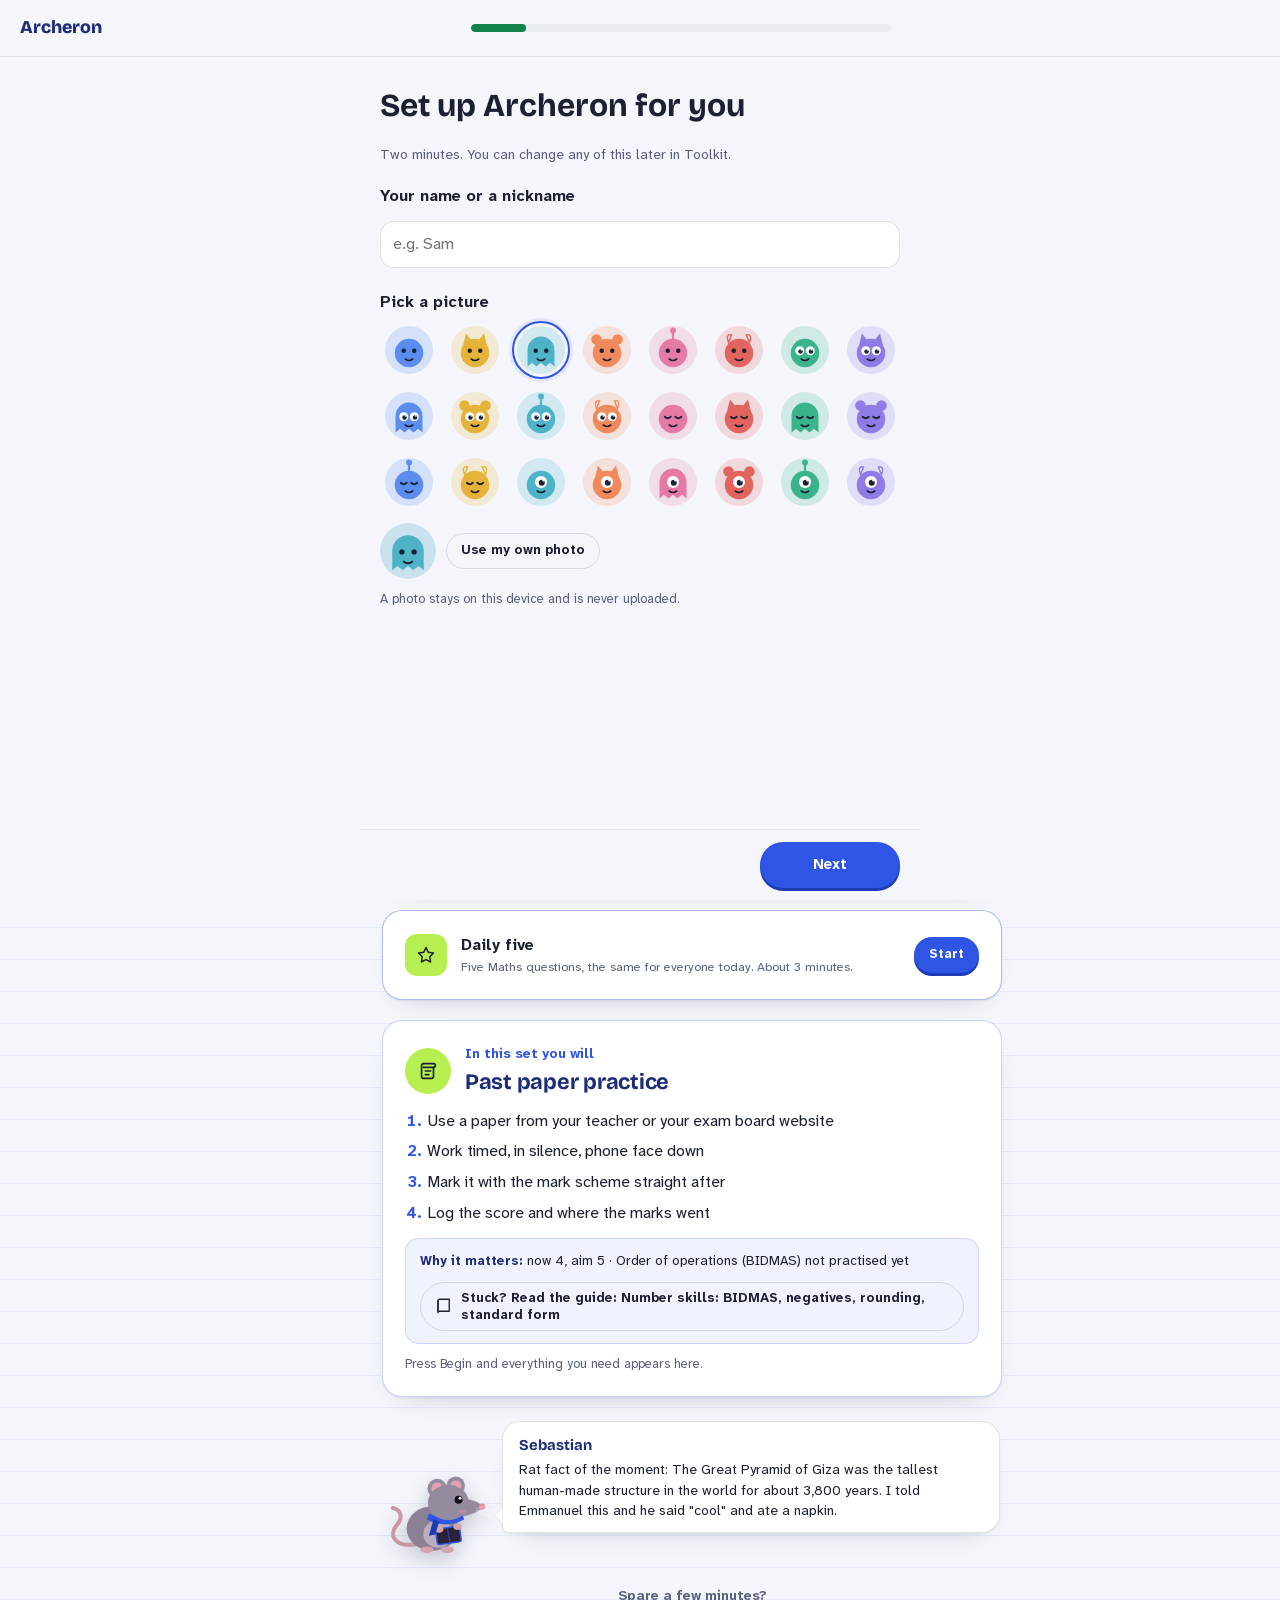
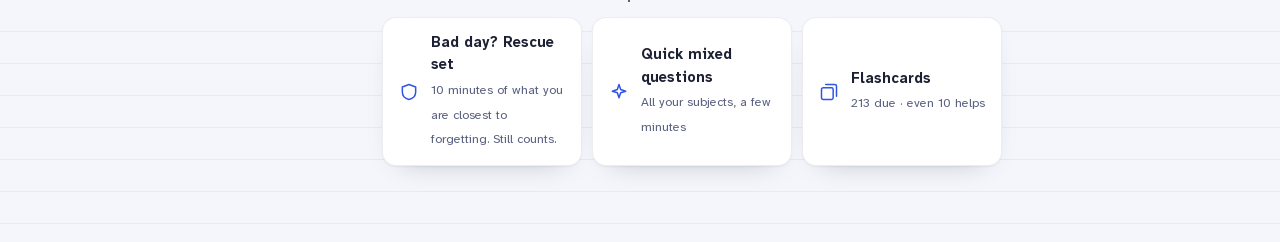
==== beta/index.html @ 361cd49b "Pictures on questions: Higher and Foundation Maths, and science Questions now show a diagram drawn f" ====
<!DOCTYPE html>
<html lang="en">
<head>
<meta charset="utf-8">
<meta name="viewport" content="width=device-width,initial-scale=1,viewport-fit=cover">
<meta name="theme-color" content="#f4f6fb">
<meta name="color-scheme" content="light dark">
<meta name="apple-mobile-web-app-capable" content="yes">
<meta name="mobile-web-app-capable" content="yes">
<meta name="apple-mobile-web-app-status-bar-style" content="default">
<meta name="apple-mobile-web-app-title" content="Archeron">
<meta name="description" content="Archeron: an offline GCSE mocks training programme.">
<link rel="manifest" href="manifest.json">
<link rel="icon" href="icon.svg" type="image/svg+xml">
<link rel="apple-touch-icon" href="icons/apple-touch-icon.png">
<link rel="preload" href="fonts/bricolage.woff" as="font" type="font/woff" crossorigin>
<link rel="preload" href="fonts/atkinson-400.woff" as="font" type="font/woff" crossorigin>
<link rel="stylesheet" href="styles.css">
<link rel="stylesheet" href="transitions.css">
<title>Archeron Beta</title>
<script>/* apply the saved page and highlighter before first paint (app.js applyTheme writes this) */
try { var L = (localStorage.getItem('archeron-beta-look') || '').split(' '), R = document.documentElement, N = L[0] === 'night' || (L[0] === 'auto' && matchMedia('(prefers-color-scheme: dark)').matches);
  if (N) { R.setAttribute('data-mode', 'night'); document.querySelector('meta[name=theme-color]').setAttribute('content', '#121735'); }
  if (L[1] && L[1] !== 'lime') R.setAttribute('data-hl', L[1]); } catch (e) {}</script>
</head>
<body>
<div id="intro" aria-hidden="true">
  <svg class="bat" viewBox="0 0 200 100"><g class="w"><path d="M100 34 L95 20 L92 33 C80 31 70 23 60 8 C63 31 42 40 8 38 C30 50 36 64 33 82 C50 69 66 69 76 77 C81 66 90 62 100 75 C110 62 119 66 124 77 C134 69 150 69 167 82 C164 64 170 50 192 38 C158 40 137 31 140 8 C130 23 120 31 108 33 L105 20 Z"/></g></svg>
  <div class="txt">Archeron</div>
  <div class="welcome" id="welcome"><span class="w1">Welcome to Archeron</span><span class="w2"></span></div>
</div>
<a class="skip-link" href="#view">Skip to content</a>
<header>
  <div class="logo"><svg viewBox="0 0 200 100" aria-hidden="true"><path d="M100 34 L95 20 L92 33 C80 31 70 23 60 8 C63 31 42 40 8 38 C30 50 36 64 33 82 C50 69 66 69 76 77 C81 66 90 62 100 75 C110 62 119 66 124 77 C134 69 150 69 167 82 C164 64 170 50 192 38 C158 40 137 31 140 8 C130 23 120 31 108 33 L105 20 Z"/></svg><span>Archeron</span></div>
  <div class="cd" id="cd" aria-live="polite"></div>
</header>
<nav id="nav" aria-label="Sections"></nav>
<main id="view" tabindex="-1"></main>
<div id="toasts" aria-live="polite" aria-atomic="false"></div>
<noscript><p style="padding:24px">Archeron needs JavaScript turned on.</p></noscript>
<canvas id="fx" aria-hidden="true"></canvas>
<script>
/* If the app fails to start (e.g. a half-updated cache), offer a repair instead of a dead screen. Progress lives in localStorage and is never touched. */
setTimeout(function () {
  if (window.ARCHERON_OK) return;
  var d = document.createElement('div');
  d.setAttribute('style', 'position:fixed;inset:0;z-index:99;display:flex;align-items:center;justify-content:center;padding:24px;background:#f4f6fb;color:#1c2033;font:16px system-ui,sans-serif;text-align:center');
  d.innerHTML = '<div><p style="font-size:20px;margin:0 0 8px">Archeron did not start properly</p><p style="opacity:.7;margin:0 0 18px">Usually a half-finished update. Your progress is safe.</p><button style="font:inherit;font-weight:600;padding:12px 22px;border-radius:99px;border:0;background:#2f55e4;color:#fff">Repair the app</button></div>';
  d.querySelector('button').onclick = function () {
    var jobs = [];
    if (window.caches) jobs.push(caches.keys().then(function (k) { return Promise.all(k.map(function (x) { return caches.delete(x); })); }));
    if (navigator.serviceWorker) jobs.push(navigator.serviceWorker.getRegistrations().then(function (r) { return Promise.all(r.map(function (x) { return x.unregister(); })); }));
    Promise.all(jobs).then(function () { location.reload(); }, function () { location.reload(); });
  };
  document.body.appendChild(d);
}, 7000);
</script>
<script src="vocab.js"></script>
<script src="data.js"></script>
<script src="content.js"></script>
<script src="bank2.js"></script>
<script src="bank3.js"></script>
<script src="defs.js"></script>
<script src="defs2.js"></script>
<script src="bank4.js"></script>
<script src="chem.js"></script>
<script src="exam.js"></script>
<script src="papers.js"></script>
<script src="papersh.js"></script>
<script src="fx.js"></script>
<script src="sfx.js"></script>
<script src="pics.js"></script>
<script src="learn.js"></script>
<script src="demo.js"></script>
<script src="board.js"></script>
<script src="guides.js"></script>
<script src="study.js"></script>
<script src="plus.js"></script>
<script src="desk.js"></script>
<script src="stats.js"></script>
<script src="me.js"></script>
<script src="friends.js"></script>
<script src="app.js"></script>
</body>
</html>
---- beta/styles.css ----
/* Archeron · a revision desk: exercise-book paper, biro blue and highlighters. Mobile-first; fonts are self-hosted in /fonts (OFL; Atkinson is cut with a plain zero, see fonts/README). */
@font-face{font-family:"Bricolage Grotesque";src:url(fonts/bricolage.woff) format("woff");font-weight:500 800;font-display:swap}
@font-face{font-family:"Atkinson Hyperlegible Next";src:url(fonts/atkinson-400.woff) format("woff");font-weight:400;font-display:swap}
@font-face{font-family:"Atkinson Hyperlegible Next";src:url(fonts/atkinson-700.woff) format("woff");font-weight:700;font-display:swap}
@font-face{font-family:"Kalam";src:url(fonts/kalam-400.woff2) format("woff2");font-weight:400;font-display:swap}
@font-face{font-family:"Kalam";src:url(fonts/kalam-700.woff2) format("woff2");font-weight:700;font-display:swap}
@font-face{font-family:"Atkinson Hyperlegible Next";src:url(fonts/atkinson-italic.woff) format("woff");font-weight:400;font-style:italic;font-display:swap}
/* Paper is the default page. Night is data-mode="night" on <html>; the highlighter is data-hl (Settings → Look). */
:root{
  --bg:#f4f6fb;--card:#fff;--card2:#e8ecf7;--solid:#fff;--field:#fff;--sunk:rgba(28,32,51,.045);
  --fg-rgb:28,32,51;--line:rgba(28,32,51,.13);--line2:rgba(28,32,51,.08);
  --t:#1c2033;--m:#5a6180;--hi:#10142b;
  --y:#2f55e4;--y2:#1f2d78;--y3:#1c3bb5;--on-y:#fff;--y-rgb:47,85,228;--y-soft:rgba(47,85,228,.09);
  --ember:#bd4508;--em-rgb:189,69,8;
  --g:#11834a;--g-rgb:17,131,74;--g-soft:rgba(17,131,74,.1);--on-g:#fff;
  --rest:#6447d1;--rest-rgb:100,71,209;--rest-soft:rgba(100,71,209,.09);
  --danger:#cf2f3a;--no-rgb:207,47,58;
  --hl:#b6ef4f;--hl-ink:#1c2033;
  --inv:#1c2033;--on-inv:#fff;
  --glass:rgba(244,246,251,.88);--veil:rgba(244,246,251,.94);--scrim:rgba(28,32,51,.4);
  --shadow:0 1px 2px rgba(28,32,51,.06),0 12px 28px -20px rgba(28,32,51,.35);
  --shadow-up:0 2px 4px rgba(28,32,51,.06),0 22px 44px -22px rgba(28,32,51,.45);
  --rule:rgba(47,85,228,.075);
  --y-ink:var(--on-y);--y2-rgb:var(--y-rgb);
  --r:20px;--r-sm:14px;--gap:clamp(14px,2.4vw,20px);
  --ease:cubic-bezier(.22,1,.36,1);--spring:cubic-bezier(.34,1.45,.64,1);
  --font:"Atkinson Hyperlegible Next",system-ui,-apple-system,"Segoe UI",Roboto,sans-serif;
  --head:"Bricolage Grotesque","Atkinson Hyperlegible Next",system-ui,sans-serif;
  --nav-h:72px;
  color-scheme:light;
}
:root[data-mode="night"]{
  --bg:#121735;--card:#1b2148;--card2:#283063;--solid:#1e2552;--field:#151a3d;--sunk:rgba(0,0,0,.2);
  --fg-rgb:255,255,255;--line:rgba(var(--fg-rgb),.13);--line2:rgba(var(--fg-rgb),.075);
  --t:#edf0fc;--m:#a7aed4;--hi:#fff;
  --y:#8ea7ff;--y2:#d0d9ff;--y3:#6683f2;--on-y:#0e1433;--y-rgb:142,167,255;--y-soft:rgba(142,167,255,.13);
  --ember:#ff9c57;--em-rgb:255,156,87;
  --g:#5bd69b;--g-rgb:91,214,155;--g-soft:rgba(91,214,155,.13);--on-g:#0e1433;
  --rest:#b6a8ff;--rest-rgb:182,168,255;--rest-soft:rgba(182,168,255,.13);
  --danger:#ff8d93;--no-rgb:255,141,147;
  --inv:#edf0fc;--on-inv:#1c2033;
  --glass:rgba(18,23,53,.88);--veil:rgba(18,23,53,.94);--scrim:rgba(5,8,26,.62);
  --shadow:0 16px 36px -26px rgba(0,0,0,.75);--shadow-up:0 22px 44px -22px rgba(0,0,0,.8);
  --rule:rgba(142,167,255,.05);
  color-scheme:dark;
}
:root[data-hl="pink"]{--hl:#ff9fd4}
:root[data-hl="orange"]{--hl:#ffb65c}
:root[data-hl="sky"]{--hl:#85d5ff}
:root[data-hl="lilac"]{--hl:#c8b4ff}
*{box-sizing:border-box;-webkit-tap-highlight-color:transparent}
html{scroll-padding-top:80px;background:var(--bg)}
/* the page is ruled like an exercise book */
body{margin:0;min-height:100dvh;background:repeating-linear-gradient(180deg,transparent 0 31px,var(--rule) 31px 32px) var(--bg);color:var(--t);font:clamp(15px,.6vw + 12px,16px)/1.55 var(--font);-webkit-font-smoothing:antialiased;padding-bottom:calc(var(--nav-h) + env(safe-area-inset-bottom) + 20px);overflow-x:hidden}
button,input,select,textarea{font:inherit;color:inherit}
:focus-visible{outline:2px solid var(--y);outline-offset:3px;border-radius:10px}
.sr{position:absolute;width:1px;height:1px;opacity:0;pointer-events:none}
.skip-link{position:absolute;left:-999px;top:8px;background:var(--y);color:var(--on-y);padding:8px 12px;border-radius:8px;z-index:60}
.skip-link:focus{left:8px}
/* the highlighter swipe: page titles, big numbers, the welcome */
.hl-swipe,.hero h1,.focus-title,.rv-in h2,#intro .w1,.wrap-big{text-decoration:underline;text-decoration-color:var(--hl);text-decoration-thickness:.36em;text-underline-offset:-.2em;text-decoration-skip-ink:none}

/* header */
header{position:sticky;top:0;z-index:10;display:flex;justify-content:space-between;align-items:center;gap:12px;padding:calc(12px + env(safe-area-inset-top)) clamp(16px,4vw,32px) 12px;background:var(--glass);backdrop-filter:blur(14px) saturate(160%);-webkit-backdrop-filter:blur(14px) saturate(160%);border-bottom:1px solid var(--line2);transition:opacity .8s var(--ease)}
.logo{display:flex;gap:9px;align-items:center;font-family:var(--head);font-weight:800;letter-spacing:-.015em;font-size:20px;color:var(--y2)}
.logo svg{width:34px;fill:var(--y)}
.cd{display:flex;align-items:center;gap:8px}
.mini-t{cursor:pointer;background:rgba(var(--em-rgb),.12);animation:breathe 2.4s ease-in-out infinite}

/* nav: bottom bar on phones, rail on desktop. Sliding pill: Transitions.dev "Tabs sliding" (see transitions.css) */
nav{position:fixed;left:0;right:0;bottom:0;z-index:10;display:flex;padding:8px 8px calc(8px + env(safe-area-inset-bottom));background:var(--glass);backdrop-filter:blur(14px) saturate(160%);-webkit-backdrop-filter:blur(14px) saturate(160%);border-top:1px solid var(--line2);transition:opacity .8s var(--ease)}
nav button{flex:1;display:flex;flex-direction:column;align-items:center;gap:3px;padding:8px 0;border:0;background:none;color:var(--m);font-size:12px;font-weight:700;border-radius:16px;cursor:pointer;position:relative;z-index:1;transition:color .25s var(--ease)}
nav button .i{width:22px;height:22px;transition:transform .35s var(--spring)}
nav button.on{color:var(--hl-ink)}
nav button.on .i{transform:translateY(-1px) scale(1.1)}
@media (min-width:900px){
  body{padding-bottom:40px;padding-left:104px}
  nav{top:0;right:auto;width:104px;flex-direction:column;justify-content:center;gap:8px;border-top:0;border-right:1px solid var(--line2);padding:80px 12px 20px}
  nav button{flex:none;padding:14px 0}
}
body.focusing header,body.focusing nav{opacity:.18}
body.focusing header:hover,body.focusing nav:hover,body.focusing nav:focus-within{opacity:1}

/* layout */
main{max-width:1120px;margin:0 auto;padding:clamp(16px,3vw,36px) clamp(16px,4vw,32px);outline:none}
.stack{display:flex;flex-direction:column;gap:var(--gap)}
.narrow{max-width:680px;margin-inline:auto;width:100%}
.cols{display:grid;gap:var(--gap);grid-template-columns:repeat(auto-fit,minmax(min(100%,340px),1fr));align-items:start}
.cols>.stack{min-width:0}
.hero{display:flex;flex-direction:column;align-items:flex-start;gap:6px;padding:6px 2px 4px}
.hero h1,.focus-title{margin:0;font-family:var(--head);font-weight:800;font-size:clamp(31px,5vw,46px);line-height:1.1;letter-spacing:-.028em;color:var(--hi);text-wrap:balance}
.hero .backlink{margin-bottom:6px}
.eyebrow{margin:0;font-size:14px;font-weight:700;color:var(--y)}
.lede{margin:2px 0 0;color:var(--m);font-size:15px;max-width:56ch}
#view.enter .card,#view.enter .lcard,#view.enter .tool,#view.enter .feat,#view.enter .quick,#view.enter .strip,#view.enter .focus .ring,#view.enter .begin{animation:rise .6s var(--ease) both}
#view.enter .stack>*:nth-child(2) .card,#view.enter .stack>.card:nth-child(3),#view.enter .lgrid>*:nth-child(2),#view.enter .tools>*:nth-child(2){animation-delay:.05s}
#view.enter .stack>.card:nth-child(4),#view.enter .lgrid>*:nth-child(3),#view.enter .tools>*:nth-child(3),#view.enter .focus .ring{animation-delay:.1s}
#view.enter .stack>.card:nth-child(n+5),#view.enter .lgrid>*:nth-child(4),#view.enter .tools>*:nth-child(n+4),#view.enter .begin,#view.enter .strip{animation-delay:.15s}
#view.enter .quick{animation-delay:.2s}
@keyframes rise{from{opacity:0;transform:translateY(12px)}to{opacity:1;transform:none}}
@keyframes breathe{0%,100%{box-shadow:0 0 0 0 rgba(var(--em-rgb),0)}50%{box-shadow:0 0 18px 0 rgba(var(--em-rgb),.25)}}

/* cards: frosted glass with a gilded hairline */
.card{position:relative;background:var(--card);border:1px solid var(--line2);border-radius:var(--r);padding:clamp(16px,2.6vw,22px);min-width:0;box-shadow:var(--shadow)}
.card-h{display:flex;justify-content:space-between;align-items:center;gap:10px;margin-bottom:14px;min-height:28px}
.card h2{margin:0;font-family:var(--head);font-size:19px;font-weight:700;letter-spacing:-.012em;color:var(--y2)}
.card h3{margin:18px 0 8px;font-size:13.5px;color:var(--m);font-weight:700}
.card.empty{text-align:center;padding:40px 22px}
.card.empty b{font-family:var(--head);font-size:22px;font-weight:800}

.muted{color:var(--m);font-size:14px}
.xs{font-size:13px;margin:10px 0 0}
.center{text-align:center;justify-content:center}
.y{color:var(--y)}
.grow{flex:1;min-width:0}
.row{display:flex;gap:10px;align-items:center;flex-wrap:wrap}
.row.nowrap{flex-wrap:nowrap}
.grid2{display:grid;grid-template-columns:1fr 1fr;gap:10px}

/* buttons */
.btn{display:inline-flex;align-items:center;justify-content:center;gap:8px;min-height:46px;padding:10px 18px;border-radius:99px;border:1px solid transparent;background:var(--card2);color:var(--t);font-weight:700;font-size:15px;cursor:pointer;transition:transform .15s var(--ease),background .2s,border-color .2s,box-shadow .15s,color .2s;user-select:none;white-space:nowrap}
.btn:active{transform:scale(.96)}
.btn .i{width:18px;height:18px}
.btn.primary{background:var(--y);color:var(--on-y);box-shadow:0 3px 0 var(--y3)}
.btn.primary:hover{background:color-mix(in srgb,var(--y) 88%,var(--hi))}
.btn.primary:active:not(:disabled){transform:translateY(2px);box-shadow:0 1px 0 var(--y3)}
.btn.ghost{background:transparent;border-color:var(--line)}
.btn.ghost:hover{background:rgba(var(--fg-rgb),.04)}
.btn.sm{min-height:36px;padding:6px 14px;font-size:13.5px}
.btn.wide{width:100%;margin-top:8px}
.btn.icon-only{min-width:42px;min-height:42px;padding:8px}
.btn.danger{color:var(--danger);border-color:rgba(var(--no-rgb),.4)}
.btn.link{background:none;border:0;min-height:36px;padding:6px 4px;color:var(--m);font-weight:700;font-size:14px;text-decoration:underline;text-decoration-color:rgba(var(--y-rgb),.45);text-decoration-thickness:2px;text-underline-offset:4px}
.btn.link:hover{color:var(--y)}
.btn:disabled{opacity:.3;cursor:default;transform:none}

.chips{display:flex;gap:8px;flex-wrap:wrap}
.chips.scroll{flex-wrap:nowrap;overflow-x:auto;scrollbar-width:none;margin:0 -4px;padding:2px 4px 6px;scroll-snap-type:x proximity;mask-image:linear-gradient(90deg,#000 90%,transparent)}
.chips.scroll::-webkit-scrollbar{display:none}
.chip{display:inline-flex;align-items:center;gap:8px;min-height:40px;padding:7px 15px;border-radius:999px;border:1px solid var(--line);background:var(--card);white-space:nowrap;cursor:pointer;font-size:14px;font-weight:700;scroll-snap-align:start;transition:background .2s var(--ease),color .2s,border-color .2s,transform .2s var(--ease)}
.chip:hover{border-color:rgba(var(--y-rgb),.45)}
.chip:active{transform:scale(.96)}
.chip.on{background:var(--hl);color:var(--hl-ink);border-color:transparent}
.chip .n{font-size:12px;padding:1px 8px;border-radius:999px;background:rgba(var(--fg-rgb),.08);font-variant-numeric:tabular-nums}
.chip.on .n{background:rgba(28,32,51,.12)}
.sw{display:inline-block;width:9px;height:9px;border-radius:50%;flex:none;margin-right:6px;vertical-align:middle}
.chip .sw{margin:0}
.chip.on .sw{box-shadow:0 0 0 2px var(--hl-ink)}
.pill{display:inline-flex;align-items:center;gap:5px;font-size:12px;font-weight:650;padding:4px 11px;border-radius:999px;background:rgba(var(--fg-rgb),.05);color:var(--m);white-space:nowrap}
.pill.rest{background:var(--rest-soft);color:var(--rest)}
.pill .i{width:14px;height:14px}
.i{width:20px;height:20px;fill:none;stroke:currentColor;stroke-width:1.8;stroke-linecap:round;stroke-linejoin:round;flex:none}

/* ---------- Focus ---------- */
.home{max-width:620px;margin-inline:auto;width:100%}
.focus{display:flex;flex-direction:column;align-items:center;text-align:center;padding:clamp(4px,2vh,24px) 0 4px}
.focus .eyebrow{margin-bottom:10px}
.focus-title{font-size:clamp(32px,7vw,52px);max-width:16ch}
.focus-meta{margin:10px 0 0;color:var(--m);font-size:15px}
.ring{position:relative;width:min(300px,72vw);aspect-ratio:1;margin:clamp(16px,3vh,28px) auto clamp(16px,3vh,26px)}
.ring svg{width:100%;height:100%;transform:rotate(-90deg);overflow:visible}
.ring circle{fill:none;stroke-width:5}
.ring .trk{stroke:rgba(var(--fg-rgb),.08)}
.ring .halo{display:none}
.ring .prg{stroke:var(--y);stroke-linecap:round;transition:stroke-dashoffset .35s linear}
.ring.brk .prg{stroke:var(--rest)}
@keyframes halo{0%,100%{opacity:.12}50%{opacity:.3}}
.ring-c{position:absolute;inset:0;display:flex;flex-direction:column;align-items:center;justify-content:center}
.time{font-family:var(--head);font-size:clamp(52px,13vw,76px);font-weight:700;font-variant-numeric:tabular-nums;letter-spacing:-.035em;line-height:1;color:var(--hi)}
.ring-c small{color:var(--m);text-transform:capitalize;font-size:14px;font-weight:700;margin-top:8px}
.begin{position:relative;min-width:min(280px,80vw);min-height:60px;font-size:19px;font-family:var(--head);font-weight:800;letter-spacing:-.01em;background:var(--y);color:var(--on-y);box-shadow:0 4px 0 var(--y3)}
.begin:active:not(:disabled){transform:translateY(3px);box-shadow:0 1px 0 var(--y3)}
.begin.sm{min-width:auto;min-height:52px;font-size:16px;padding:10px 26px}
.begin .i{width:20px;height:20px;stroke-width:2.2}
.practise{margin-top:18px;display:flex;align-items:center;gap:12px;text-align:left;padding:14px 18px;border-radius:var(--r-sm);border:1px solid var(--line);background:var(--y-soft);cursor:pointer;transition:transform .2s var(--ease),border-color .25s}
.practise:hover{border-color:var(--y)}
.practise .i{color:var(--y)}
.practise b{display:block;color:var(--y2)}
.practise small{color:var(--m);font-size:12.5px}
.focus-links{display:flex;gap:6px;align-items:center;margin-top:12px;color:var(--m)}
.chooser{display:flex;flex-wrap:wrap;gap:8px;justify-content:center;margin-top:12px;animation:rise .4s var(--ease) both}
.focus.calm .moon{width:120px;height:120px;margin:28px auto;border-radius:50%;display:grid;place-items:center;background:var(--rest-soft);color:var(--rest);animation:float 6s ease-in-out infinite}
.focus.calm .moon .i{width:54px;height:54px;stroke-width:1.2}
@keyframes float{0%,100%{transform:translateY(0)}50%{transform:translateY(-8px)}}
@keyframes flicker{0%,100%{opacity:1}45%{opacity:.75}55%{opacity:.95}}
.quick{display:flex;flex-direction:column;gap:10px;margin-top:6px}
.quick .eyebrow{text-align:center;color:var(--m)}
.qws{display:grid;gap:10px;grid-template-columns:repeat(auto-fit,minmax(min(100%,180px),1fr))}
.qw{display:flex;align-items:center;gap:12px;text-align:left;padding:14px 16px;border-radius:var(--r-sm);border:1px solid var(--line2);background:var(--card);box-shadow:var(--shadow);cursor:pointer;transition:border-color .2s,transform .2s var(--ease)}
.qw:hover{border-color:rgba(var(--y-rgb),.4)}
.qw:active{transform:scale(.98)}
.qw .i{color:var(--y)}
.qw b{display:block;font-size:14.5px}
.qw small{color:var(--m);font-size:12.5px}

/* ---------- sessions (today's plan) ---------- */
.sess{display:grid;grid-template-columns:64px 1fr auto;gap:12px;align-items:center;padding:13px 0;border-top:1px solid var(--line2)}
.sess:first-of-type{border-top:0;padding-top:2px}
.sess-t{font-size:12.5px;color:var(--m);font-variant-numeric:tabular-nums;font-weight:600}
.sess-b{min-width:0}
.sess-b b{display:block;font-weight:650;overflow-wrap:anywhere}
.sess-b small{color:var(--m);font-size:12.5px}
.sess.complete .sess-b small{color:var(--g)}
.sess.is-rest .sess-b b{color:var(--rest)}
.sess.is-other .sess-b b{color:var(--m);font-weight:500}
.dots{display:flex;gap:8px;flex-wrap:wrap;justify-content:flex-end;max-width:160px}
.dot{width:32px;height:32px;border-radius:50%;border:2px solid var(--y);background:var(--card);cursor:pointer;padding:0;transition:background .2s,transform .25s var(--spring)}
.dot:hover{background:var(--y-soft)}
.dot.on{background:var(--y)}
.pop{animation:pop .5s var(--spring)}
@keyframes pop{0%{transform:scale(.6)}60%{transform:scale(1.18)}100%{transform:scale(1)}}
.banner{display:flex;gap:12px;align-items:flex-start;padding:14px 18px;border-radius:var(--r);background:var(--rest-soft);border:1px solid rgba(var(--rest-rgb),.28)}
.banner .i{color:var(--rest);margin-top:2px}
.banner p{margin:2px 0 0;font-size:13.5px;color:var(--m)}

.chk{display:flex;gap:12px;align-items:center;padding:12px 0;border-top:1px solid var(--line2);cursor:pointer;position:relative}
.chk:first-child{border-top:0}
.chk span{flex:1;transition:color .3s var(--ease)}
.chk.d span{color:var(--m)}
.checks{margin-top:12px}
.bar{height:7px;background:rgba(var(--fg-rgb),.08);border-radius:99px;overflow:hidden}
.bar i{display:block;height:100%;background:var(--y);border-radius:inherit;transition:width .7s var(--ease)}

/* ---------- Learn ---------- */
.lgrid,.tools{display:grid;gap:var(--gap);grid-template-columns:repeat(auto-fit,minmax(min(100%,250px),1fr))}
.lcard,.tool{display:flex;flex-direction:column;align-items:flex-start;gap:6px;text-align:left;padding:20px;border-radius:var(--r);border:1px solid var(--line2);background:var(--card);box-shadow:var(--shadow);cursor:pointer;position:relative;overflow:hidden;transition:transform .25s var(--ease),border-color .25s,box-shadow .25s}
.lcard:hover,.tool:hover{transform:translateY(-2px);border-color:rgba(var(--y-rgb),.35);box-shadow:var(--shadow-up)}
.lcard:active,.tool:active{transform:scale(.98)}
.lc-ic{width:46px;height:46px;border-radius:50%;display:grid;place-items:center;background:var(--hl);color:var(--hl-ink);margin-bottom:6px}
.lc-ic .i{width:22px;height:22px}
.lcard b,.tool b{font-family:var(--head);font-size:20px;font-weight:700;letter-spacing:-.015em}
.lc-d{color:var(--m);font-size:14px}
.lcard small,.tool small{color:var(--y);font-size:12.5px;font-weight:600;margin-top:auto;padding-top:6px}
.topics{list-style:none;margin:6px 0 0;padding:0;display:grid;gap:2px}
.topics button{width:100%;display:flex;justify-content:space-between;align-items:center;gap:12px;padding:11px 12px;border:0;border-radius:12px;background:none;cursor:pointer;text-align:left;transition:background .2s}
.topics button:hover{background:rgba(var(--fg-rgb),.04)}
.stars{display:inline-flex;gap:3px}
.stars i{width:8px;height:8px;transform:rotate(45deg);background:rgba(var(--fg-rgb),.12);border-radius:1px}
.stars i.on{background:var(--ember)}

.drill-meta{display:flex;justify-content:space-between;align-items:center;gap:10px;color:var(--m);font-size:13.5px}
.qcard{padding:clamp(20px,4vw,30px)}
.qtext{margin:4px 0 18px;font-size:clamp(19px,3.2vw,24px);font-weight:600;line-height:1.4;text-wrap:pretty}
.qtext.quote{font-size:clamp(21px,3.8vw,26px);font-style:italic;font-weight:500;color:var(--hi)}
.answer{display:flex;align-items:center;gap:10px;margin-bottom:12px}
.answer input{font-size:22px;font-weight:600;min-height:56px;padding:10px 16px;font-variant-numeric:tabular-nums}
.adorn{font-size:18px;font-weight:600;color:var(--m);white-space:nowrap}
.qcard.right .answer input{border-color:rgba(var(--g-rgb),.65);box-shadow:0 0 0 4px var(--g-soft);opacity:1}
.qcard.wrong .answer input,.qcard.shown .answer input{border-color:rgba(var(--no-rgb),.5);opacity:1}
.fb{margin-top:6px;padding:16px 18px;border-radius:var(--r-sm)}
.fb.ok{background:var(--g-soft);border:1px solid rgba(var(--g-rgb),.28)}
.fb.no{background:rgba(var(--no-rgb),.08);border:1px solid rgba(var(--no-rgb),.25)}
.fb-h{display:flex;align-items:center;gap:10px;margin:0 0 6px;font-family:var(--head);font-size:21px;font-weight:800;letter-spacing:-.015em}
.fb.ok .fb-h{color:var(--g)}
.fb.no .fb-h{color:rgb(var(--no-rgb))}
.fb-h span{font-family:var(--font);font-size:14px;font-weight:500;color:var(--t)}
.fb p{margin:0 0 8px}
.steps{margin:8px 0 14px;padding-left:22px;display:grid;gap:6px;font-variant-numeric:tabular-nums}
.steps li::marker{color:var(--y);font-weight:700}
.fb .row{margin-top:4px}
.fb > .btn.wide{display:flex;max-width:none;margin-top:12px} /* Next sits on its own line, never beside "Watch it on the board" */

/* ---------- Journey ---------- */
@keyframes flow{to{stroke-dashoffset:-120}}
@keyframes spin{to{transform:rotate(360deg)}}
.feats{display:grid;gap:12px;grid-template-columns:repeat(auto-fit,minmax(min(100%,150px),1fr))}
.feat{display:flex;flex-direction:column;gap:2px;padding:16px;border-radius:var(--r-sm);border:1px solid var(--line2);background:var(--card);box-shadow:var(--shadow)}
.feat .i{color:var(--y);width:18px;height:18px;margin-bottom:6px}
.feat b{font-family:var(--head);font-size:30px;line-height:1;font-weight:800;letter-spacing:-.03em;color:var(--hi)}
.feat>span{color:var(--m);font-size:13px}

/* ---------- papers ---------- */
canvas#ch{width:100%;height:clamp(220px,32vw,300px);display:block;margin-top:10px}
.pace{list-style:none;margin:12px 0 0;padding:0;display:grid;gap:8px}
.pace li{display:grid;grid-template-columns:auto auto 1fr;gap:8px;align-items:baseline;font-size:13.5px}
.pace li i{width:9px;height:9px;border-radius:50%;align-self:center}
.pace li span{color:var(--m)}
.hbars{list-style:none;margin:0;padding:0;display:grid;gap:10px}
.hbars li{display:grid;grid-template-columns:minmax(108px,40%) 1fr auto;gap:10px;align-items:center}
.hbars.types li{grid-template-columns:minmax(90px,30%) 1fr}
.hb-l{min-width:0}.hb-l b{display:block;font-size:13.5px;line-height:1.25;overflow-wrap:break-word}.hb-l small{font-size:11.5px;color:var(--m)}
.hb-b{display:flex;align-items:center;gap:8px}
.hb-b i{height:10px;border-radius:99px;background:var(--rest);min-width:4px;transition:width .6s var(--ease)}
.hb-b span{font-size:12.5px;color:var(--m);font-variant-numeric:tabular-nums}
.tbl{overflow-x:auto}
table{width:100%;border-collapse:collapse;font-size:14px}
th,td{padding:9px 6px;border-top:1px solid var(--line2);text-align:left}
th{color:var(--m);font-weight:600;font-size:12px;border-top:0}
table.edit td{padding:5px 4px}
table.edit input{padding:7px 8px;min-width:52px;min-height:40px}
.list{list-style:none;margin:0;padding:0}
.list li{display:flex;gap:12px;align-items:center;padding:12px 0;border-top:1px solid var(--line2)}
.list li:first-child{border-top:0}
.list li b{display:block;overflow-wrap:anywhere}
.list li small{display:block;color:var(--m);font-size:12.5px;overflow-wrap:anywhere}
.list li.due{border-left:2px solid var(--y);padding-left:12px;background:linear-gradient(90deg,var(--y-soft),transparent 60%);border-radius:0 10px 10px 0}
.num{text-align:right}.num b{font-variant-numeric:tabular-nums}

/* forms */
input,select,textarea{width:100%;background:var(--field);border:1px solid var(--line);border-radius:12px;padding:10px 14px;min-height:46px;transition:border-color .2s,box-shadow .2s}
textarea{resize:vertical;min-height:70px}
input:focus,select:focus,textarea:focus{outline:none;border-color:var(--y);box-shadow:0 0 0 4px var(--y-soft)}
input:disabled{opacity:.85}
select option{background:var(--solid)}
label.f{display:block;margin-bottom:12px}
label.f>span{display:block;font-size:12.5px;color:var(--m);margin-bottom:6px;font-weight:600}
.lost{margin:6px 0 8px;padding:14px;border-radius:var(--r-sm);background:var(--sunk);border:1px dashed var(--line)}
.lost-h{display:flex;flex-direction:column;margin-bottom:8px}.lost-h small{color:var(--m);font-size:12px}
.lost-row{display:grid;grid-template-columns:1.4fr 1fr 70px 42px;gap:6px;margin-bottom:8px}
@media (max-width:520px){.lost-row{grid-template-columns:1fr 70px 42px}.lost-row select{grid-column:1/-1;grid-row:2}}
.toggle{display:flex;gap:12px;align-items:center;padding:14px 0 2px;cursor:pointer}
.toggle input{appearance:none;-webkit-appearance:none;width:48px;min-width:48px;height:28px;min-height:28px;padding:0;border-radius:99px;background:rgba(var(--fg-rgb),.16);border:0;position:relative;cursor:pointer;transition:background .25s var(--ease)}
.toggle input::after{content:"";position:absolute;top:3px;left:3px;width:22px;height:22px;border-radius:50%;background:#fff;box-shadow:0 1px 3px rgba(0,0,0,.25);transition:transform .35s var(--spring)}
.toggle input:checked{background:var(--y)}
.toggle input:checked::after{transform:translateX(20px)}
.toggle span b{display:block}.toggle span small{color:var(--m);font-size:12.5px}

/* flashcards */
.flash{display:block;width:100%;padding:0;border:0;background:none;cursor:pointer;perspective:1400px;text-align:center}
.flash-in{display:grid;transition:transform .7s var(--ease);transform-style:preserve-3d}
.flash.flipped .flash-in{transform:rotateY(180deg)}
.flash.pop .flash-in{animation:cardIn .5s var(--ease)}
@keyframes cardIn{from{opacity:0;transform:translateX(26px) rotate(1.5deg);filter:blur(3px)}to{opacity:1;transform:none;filter:blur(0)}}
.face{grid-area:1/1;min-height:clamp(230px,36vh,330px);display:flex;flex-direction:column;align-items:center;justify-content:center;gap:14px;padding:30px 26px;border-radius:18px;border:1px solid var(--line2);background:linear-gradient(180deg,transparent 0 42px,rgba(var(--no-rgb),.5) 42px 44px,transparent 44px),repeating-linear-gradient(180deg,transparent 0 31px,rgba(var(--y-rgb),.1) 31px 32px) 0 44px,var(--card);backface-visibility:hidden;-webkit-backface-visibility:hidden;box-shadow:var(--shadow-up)}
.face p{margin:0;font-family:var(--head);font-size:clamp(22px,3.2vw,28px);font-weight:700;letter-spacing:-.015em;line-height:1.3;max-width:34ch}
.face small{color:var(--m);font-size:13px}
.deck-n{font-size:13px;font-weight:700;color:var(--y);max-width:40ch}
.face.back{transform:rotateY(180deg)}
.face.back p{color:var(--y2);font-family:var(--font);font-size:clamp(17px,2.2vw,20px);font-weight:600}
.rate .btn{flex:1;max-width:220px}
.boxes{display:flex;justify-content:center;gap:6px;margin-top:4px}
.boxes i{width:22px;height:5px;border-radius:9px;background:rgba(var(--fg-rgb),.1)}
.boxes i.on{background:var(--y)}

/* plan editor */
.plan{list-style:none;margin:0 0 12px;padding:0;display:grid;gap:10px}
.plan-row{display:grid;grid-template-columns:116px 1fr;gap:8px;padding:12px;border-radius:var(--r-sm);background:var(--sunk);border:1px solid var(--line2);border-left:3px solid var(--y)}
.plan-row.k-rest{border-left-color:var(--rest)}
.plan-row.k-other{border-left-color:var(--m)}
.p-kind{grid-column:1/2}
.stepper{display:flex;align-items:center;gap:8px;justify-self:start}
.stepper span{min-width:56px;text-align:center;font-weight:650;font-variant-numeric:tabular-nums}
.plan-row>.pill{justify-self:start;align-self:center}
.p-move{grid-column:1/-1;display:flex;gap:6px;justify-content:flex-end}
@media (min-width:700px){.plan-row{grid-template-columns:90px 1fr 170px auto auto}.p-kind{grid-column:auto}.p-move{grid-column:auto}}

/* toasts (open/close motion from transitions.css) */
#toasts{position:fixed;left:50%;bottom:calc(var(--nav-h) + env(safe-area-inset-bottom) + 16px);transform:translateX(-50%);z-index:40;display:flex;flex-direction:column;align-items:center;gap:8px;pointer-events:none;width:max-content;max-width:calc(100vw - 32px)}
@media (min-width:900px){#toasts{bottom:28px;left:calc(50% + 52px)}}
.toast{background:var(--inv);color:var(--on-inv);padding:12px 20px;border-radius:99px;font-weight:700;font-size:14px;box-shadow:var(--shadow-up);text-align:center}
.toast.big{background:var(--hl);color:var(--hl-ink)}

/* ---------- v4: missions, Learn subjects, MCQ, plans, Profile, Voyage ---------- */
.mission{border-color:rgba(var(--y-rgb),.25)}
.mission.live{border-color:rgba(var(--y-rgb),.4)}
.m-head{display:flex;gap:14px;align-items:center;margin-bottom:10px}
.m-head h2{font-size:22px}
.m-head .lc-ic{margin:0;flex:none}
.m-steps{margin:0 0 6px;padding-left:22px;display:grid;gap:6px;color:var(--t)}
.m-steps li::marker{color:var(--y);font-weight:700}
.m-panel{display:flex;flex-direction:column;gap:14px;margin-top:14px;padding-top:14px;border-top:1px solid var(--line2)}
.m-panel>h3{margin:0;font-size:13px;color:var(--m)}
.m-panel .qcard{background:var(--sunk);box-shadow:none;border-color:var(--line2)}
.working{max-width:720px}
.focus-bar{position:sticky;top:calc(64px + env(safe-area-inset-top));z-index:5;display:flex;align-items:center;gap:14px;padding:10px 14px;border-radius:999px;border:1px solid var(--line);background:var(--glass);backdrop-filter:blur(14px);-webkit-backdrop-filter:blur(14px);box-shadow:var(--shadow-up)}
.focus-bar .eyebrow{font-size:12px}
.fb-txt{flex:1;min-width:0}.fb-txt b{display:block;font-family:var(--head);font-weight:700;font-size:17px;white-space:nowrap;overflow:hidden;text-overflow:ellipsis}.fb-txt small{color:var(--m);font-size:12px}
.fb-ctl{display:flex;gap:6px;align-items:center}
.ring.compact{width:62px;margin:0;flex:none}
.ring.compact circle{stroke-width:8}
.ring.compact .time{font-size:14px;font-weight:600}
.ring.compact .halo{stroke-width:22}
body.focusing .focus-bar{opacity:1}

.lcard.wide{width:100%}
.sgrid{display:grid;gap:12px;grid-template-columns:repeat(auto-fill,minmax(min(100%,160px),1fr))}
.scard{width:100%;display:flex;flex-direction:column;align-items:flex-start;gap:4px;text-align:left;padding:16px;border-radius:var(--r);border:1px solid var(--line2);background:var(--card);box-shadow:var(--shadow);cursor:pointer;transition:border-color .25s,box-shadow .25s}
.scard:hover{border-color:rgba(var(--y-rgb),.35);box-shadow:var(--shadow-up)}
.scard .lc-ic{width:40px;height:40px;margin-bottom:4px}
.scard b{font-family:var(--head);font-size:17px;font-weight:700;letter-spacing:-.01em;line-height:1.15}
.scard small{color:var(--m);font-size:12px;margin-bottom:6px}
.scard .bar{width:100%;height:4px}
.topics small{color:var(--m)}
.row.end{justify-content:flex-end}

.mcq{display:grid;gap:10px;margin-bottom:12px}
.opt{display:flex;align-items:center;gap:12px;width:100%;text-align:left;padding:13px 14px;min-height:54px;border-radius:var(--r-sm);border:1px solid var(--line);background:var(--card);cursor:pointer;font-weight:700;transition:border-color .2s,background .2s,transform .15s var(--ease),opacity .3s}
.opt:hover:not(:disabled){border-color:rgba(var(--y-rgb),.45);background:var(--y-soft)}
.opt:active:not(:disabled){transform:scale(.985)}
.opt-k{flex:none;width:28px;height:28px;border-radius:8px;display:grid;place-items:center;font-size:13px;font-weight:800;background:rgba(var(--fg-rgb),.07);color:var(--y2)}
.opt.correct{border-color:rgba(var(--g-rgb),.7);background:var(--g-soft)}
.opt.correct .opt-k{background:var(--g);color:var(--on-g)}
.opt.picked{border-color:rgba(var(--no-rgb),.6);background:rgba(var(--no-rgb),.08)}
.opt.dim{opacity:.45}
.opt:disabled{cursor:default}
.fb-h.okc{color:var(--g)}.fb-h.noc{color:var(--y2)}

.planner{display:flex;flex-direction:column;gap:6px;padding:16px;border-radius:var(--r-sm);border:1px dashed var(--line);background:var(--sunk)}
.planner h3{margin:0;font-family:var(--head);font-size:19px;font-weight:700;color:var(--y2)}
.planner .card-h{margin-bottom:4px}
.prompt{display:flex;gap:12px;align-items:flex-start;justify-content:space-between;padding:12px 14px;margin:6px 0 8px;border-radius:12px;background:var(--y-soft);border:1px solid var(--line)}
.prompt p{margin:0;font-size:17px;font-style:italic;color:var(--hi)}
.guides{display:grid;gap:8px}
.guide{border:1px solid var(--line2);border-radius:var(--r-sm);padding:12px 14px;background:rgba(var(--fg-rgb),.02)}
.guide .steps{margin:0}
.saved{border-top:1px solid var(--line2);padding:12px 0}
.pl-h{display:flex;flex-direction:column;min-width:0}.pl-h small{color:var(--m);font-size:12px;overflow:hidden;text-overflow:ellipsis;white-space:nowrap}
dl.pl{margin:0 0 8px;display:grid;gap:4px}dl.pl dt{color:var(--y);font-size:12px;font-weight:700;margin-top:6px}dl.pl dd{margin:0;white-space:pre-wrap}

.idcard{display:flex;gap:20px;align-items:center;flex-wrap:wrap}
.id-emb{flex:none}
.emb{display:inline-grid;place-items:center;border-radius:50%;color:var(--y)}
.emb .i{width:60%;height:60%}
.emb .bat{width:72%;fill:var(--y)}
.emb.big{width:104px;height:104px;background:var(--hl);color:var(--hl-ink);animation:float 6s ease-in-out infinite}
.emb.big .i{stroke-width:1.4}
.emb.sm{width:20px;height:20px}
.emb.sm .i{width:16px;height:16px}
.id-txt{flex:1;min-width:200px}
.id-name{background:none;border:0;border-bottom:2px dashed var(--line);border-radius:0;padding:4px 0;min-height:0;font-family:var(--head);font-size:30px;font-weight:800;letter-spacing:-.025em;color:var(--hi)}
.id-name:focus{box-shadow:none;border-bottom-color:var(--y)}
.id-title{margin:6px 0 2px;color:var(--y);font-weight:700;font-size:14.5px}
.id-badges{display:flex;gap:8px;flex-wrap:wrap;margin-top:10px}
.emblems{display:flex;flex-wrap:wrap;gap:10px}
.emb-pick{position:relative;width:58px;height:58px;border-radius:50%;border:1px solid var(--line);background:var(--card);display:grid;place-items:center;cursor:pointer;transition:border-color .2s,box-shadow .2s}
.emb-pick .emb{width:100%;height:100%}
.emb-pick.on{border-color:var(--y);box-shadow:0 0 0 3px var(--y-soft)}
.emb-pick.locked{opacity:.4;cursor:default}
.emb-pick small{position:absolute;bottom:-6px;right:-4px;font-size:10px;font-weight:800;padding:1px 6px;border-radius:99px;background:var(--solid);border:1px solid var(--line2);color:var(--m)}
button.lan-chip{font:inherit;font-weight:700;font-size:14px}

.achs{list-style:none;margin:12px 0 0;padding:0;display:grid;gap:10px;grid-template-columns:repeat(auto-fill,minmax(min(100%,280px),1fr))}
.ach{display:flex;gap:12px;align-items:center;padding:12px 14px;border-radius:var(--r-sm);border:1px solid var(--line2);background:var(--card)}
.ach-ic{flex:none;width:44px;height:44px;border-radius:50%;display:grid;place-items:center;border:1.5px dashed rgba(var(--fg-rgb),.22);color:var(--m)}
.ach.t1 .ach-ic{border:2px solid #b36b2c;color:#b36b2c;background:rgba(179,107,44,.12)}
.ach.t2 .ach-ic{border:2px solid #7f8a9e;color:#7f8a9e;background:rgba(127,138,158,.14)}
.ach.t3 .ach-ic{border:2px solid #c18900;color:#c18900;background:rgba(193,137,0,.13)}
.ach.t4 .ach-ic{border:2px solid #1597a3;color:#1597a3;background:rgba(21,151,163,.12)}
.ach.t5 .ach-ic{border:2px solid #a23fd6;color:#a23fd6;background:rgba(162,63,214,.13)}
.ach-b{flex:1;min-width:0}.ach-b b{display:block;font-family:var(--head);font-weight:700;font-size:16.5px}.ach-b small{display:block;color:var(--m);font-size:12px;margin:2px 0 6px}
.ach-b .bar{height:4px}
.pips{display:flex;gap:4px;flex:none}
.pips i{width:8px;height:8px;border-radius:50%;background:rgba(var(--fg-rgb),.12)}
.pips i.t1{background:#b36b2c}.pips i.t2{background:#7f8a9e}.pips i.t3{background:#c18900}.pips i.t4{background:#1597a3}.pips i.t5{background:#a23fd6}
.mastery{list-style:none;margin:0;padding:0;display:grid;gap:10px}
.mastery li{display:grid;gap:6px}
.mastery button{display:flex;align-items:center;gap:10px;padding:0;border:0;background:none;cursor:pointer;text-align:left}
.mastery button span{flex:1;font-weight:600}.mastery button small{color:var(--m)}
.mastery .i{color:var(--y)}



.conf-key{display:flex;gap:12px;flex-wrap:wrap;margin:12px 0 4px;font-size:12px;color:var(--m)}
.ck{display:inline-flex;align-items:center;gap:6px}.ck i{width:10px;height:10px;border-radius:3px}
.ck.lv1 i{background:var(--danger)}.ck.lv2 i{background:var(--ember)}.ck.lv3 i{background:var(--g)}
.clist{list-style:none;margin:12px 0 0;padding:0}
.ci{display:grid;grid-template-columns:1fr auto 42px;gap:10px;align-items:center;padding:11px 0;border-top:1px solid var(--line2)}
.ci:first-child{border-top:0}
.ci-l{min-width:0}.ci-l b{display:block;font-weight:600;font-size:14.5px}.ci-l small{color:var(--m);font-size:11.5px}
.ci.lv3 .ci-l small{color:var(--g)}
.conf{display:flex;gap:5px}
.cf{width:26px;height:26px;border-radius:8px;border:1px solid var(--line);background:var(--card);cursor:pointer;padding:0;transition:background .2s,border-color .2s,transform .2s var(--spring)}
.cf:hover{border-color:rgba(var(--y-rgb),.5)}
.ci.lv1 .cf.on{background:var(--danger);border-color:var(--danger)}
.ci.lv2 .cf.on{background:var(--ember);border-color:var(--ember)}
.ci.lv3 .cf.on{background:var(--g);border-color:var(--g)}
.ci-sp{width:42px}
.hides{display:grid;gap:2px}
.toggle.sm{padding:8px 0}.toggle.sm input{width:40px;min-width:40px;height:24px;min-height:24px}.toggle.sm input::after{width:18px;height:18px}.toggle.sm input:checked::after{transform:translateX(16px)}
.toggle.sm input:checked{background:var(--y)}

/* page transitions (View Transitions API); header and nav stay put */
main{view-transition-name:page}
header{view-transition-name:hdr}
nav{view-transition-name:nav}
::view-transition-old(root),::view-transition-new(root){animation:none}
::view-transition-group(page){animation-duration:.45s;animation-timing-function:var(--ease)}
::view-transition-old(page){animation:pgOutL .26s var(--ease) both}
::view-transition-new(page){animation:pgInR .46s var(--ease) both}
html[data-dir="back"]::view-transition-old(page){animation-name:pgOutR}
html[data-dir="back"]::view-transition-new(page){animation-name:pgInL}
@keyframes pgOutL{to{opacity:0;transform:translateX(-36px) scale(.985)}}
@keyframes pgOutR{to{opacity:0;transform:translateX(36px) scale(.985)}}
@keyframes pgInR{from{opacity:0;transform:translateX(44px) scale(.985)}}
@keyframes pgInL{from{opacity:0;transform:translateX(-44px) scale(.985)}}
html.vt #view.enter :is(.card,.lcard,.tool,.feat,.quick,.strip,.focus .ring,.begin){animation:none} /* the page slide is the transition; a second per-card fade made content vanish mid-slide */
.banner.motion{background:var(--y-soft);border-color:var(--line)}.banner.motion .i{color:var(--y)}.banner.motion .row{margin-top:10px}
/* narrow phones: keep header and the 5-tab nav inside the screen */
nav button{min-width:0}nav button span{max-width:100%;overflow:hidden;text-overflow:ellipsis;white-space:nowrap}
@media (max-width:400px){.logo{font-size:18px}.logo svg{width:30px}nav button{font-size:11px}}
@media (max-width:360px){body:has(.mini-t) .logo span{display:none}.mini-t,.lan-chip{padding:0 9px}}
/* welcome after the bat flies through */
#intro .welcome{position:absolute;left:0;right:0;top:50%;transform:translateY(-50%);display:flex;flex-direction:column;align-items:center;gap:10px;padding:0 24px;text-align:center;pointer-events:none}
#intro .w1{font-family:var(--head);font-weight:800;font-size:clamp(32px,7vw,52px);line-height:1.1;letter-spacing:-.03em;color:var(--hi);opacity:0;animation:wIn .9s var(--ease) 1.85s forwards}
#intro .w2{color:var(--m);font-size:15px;font-weight:700;opacity:0;animation:wIn2 1s var(--ease) 2.35s forwards}
#intro .w2:empty{display:none}
@keyframes wIn{0%{opacity:0;transform:translateY(14px) scale(.96)}100%{opacity:1;transform:none}}
@keyframes wIn2{from{opacity:0;transform:translateY(8px)}to{opacity:1;transform:none}}
#intro .txt{bottom:auto;top:calc(50% + 70px)}
/* countdown chip */
.cd-chip{display:inline-flex;align-items:center;gap:6px;height:32px;padding:0 12px;border-radius:99px;border:1px solid var(--line);background:var(--card);color:var(--t);font:inherit;font-size:13px;font-weight:700;cursor:pointer}
.cd-chip .i{width:15px;height:15px;color:var(--y)}
.cd-chip b{color:var(--y2);font-variant-numeric:tabular-nums;font-size:15px}
.cd-l{color:var(--m)}
@media (max-width:560px){.cd-l{display:none}}
@media (max-width:400px){.logo span{display:none}}
/* colour schemes */
.themes{display:grid;gap:10px;grid-template-columns:repeat(auto-fill,minmax(min(100%,130px),1fr))}
.theme{display:flex;flex-direction:column;align-items:flex-start;gap:10px;padding:14px;border-radius:var(--r-sm);border:1px solid var(--line);background:var(--card);cursor:pointer;transition:border-color .2s,box-shadow .2s,transform .2s var(--ease)}
.theme:hover{transform:translateY(-2px)}
.theme b{font-family:var(--head);font-weight:700;font-size:16px}
.theme.on{border-color:var(--y);box-shadow:0 0 0 3px var(--y-soft)}
.th-sw{display:block;width:100%;height:16px;border-radius:9px 3px 9px 3px;background:var(--ta);transform:skewX(-14deg)} /* a highlighter stroke */
/* effects layer + reveal overlay */
#fx{position:fixed;inset:0;width:100vw;height:100vh;pointer-events:none;z-index:46} /* above the set-complete veil so the confetti shows */
.reveal{position:fixed;inset:0;z-index:45;display:flex;align-items:center;justify-content:center;padding:24px;background:var(--veil);cursor:pointer;transition:opacity .4s var(--ease)}
.reveal.out{opacity:0}
.rv-in{text-align:center;max-width:440px}
.rv-in h2{margin:6px 0;font-family:var(--head);font-size:clamp(40px,9vw,64px);font-weight:800;letter-spacing:-.035em;line-height:1.05;color:var(--hi)}
.rv-k{margin:0;color:var(--y);font-size:16px;font-weight:700}
.rv-s{margin:12px 0 0;color:var(--m);font-size:15px}

/* intro */
#intro{position:fixed;inset:0;z-index:50;background:var(--bg);display:flex;align-items:center;justify-content:center;overflow:hidden;transition:opacity .6s var(--ease);animation:introGone .5s 4.6s forwards}
@keyframes introGone{to{opacity:0;visibility:hidden;pointer-events:none}}
#intro.out{opacity:0;pointer-events:none}
#intro .bat{width:min(220px,56vw);fill:var(--y);animation:fly 2.1s cubic-bezier(.45,0,.3,1) forwards}
#intro .w{transform-origin:100px 45px;animation:flap .2s ease-in-out infinite alternate}
#intro .txt{position:absolute;bottom:24%;font-family:var(--head);font-size:30px;letter-spacing:-.02em;color:var(--y2);font-weight:800;opacity:0;animation:txt 2.1s forwards}
@keyframes fly{0%{transform:translateY(60vh) scale(.25);opacity:0}15%{opacity:1}55%{transform:translateY(0) scale(1.12)}72%{transform:translateY(0) scale(1)}100%{transform:translateY(-75vh) scale(.45);opacity:0}}
@keyframes flap{from{transform:scaleY(1)}to{transform:scaleY(.5)}}
@keyframes txt{0%,40%{opacity:0;transform:translateY(10px)}62%{opacity:1;transform:none}90%,100%{opacity:0}}

/* reduced motion is applied via html.rm (device setting or the in-app Motion choice) */
html.rm *,html.rm *::before,html.rm *::after{animation-duration:.01ms!important;animation-iteration-count:1!important;transition-duration:.01ms!important}

/* explainers and links */
.guide p{margin:0 0 10px;line-height:1.55}.guide .g-ex{padding:10px 12px;border-radius:12px;background:rgba(var(--y-rgb),.07)}
a.btn{color:inherit;text-decoration:none}
.links{list-style:none;margin:0;padding:0;display:grid;gap:10px}.links a{color:var(--y);font-weight:600}
/* definitions, chemistry answers and exam practice */
.qcard textarea{min-height:96px;resize:vertical;line-height:1.5;margin-bottom:12px}
.qcard textarea:disabled{opacity:.85}
.yours{margin:0 0 12px;padding:10px 12px;border-radius:12px;background:rgba(var(--fg-rgb),.04);white-space:pre-wrap;line-height:1.5}
.fb.mark{background:rgba(var(--y-rgb),.06);border:1px solid rgba(var(--y-rgb),.2)}.fb.mark .fb-h{color:var(--y2)}
.fb.mark .chk span{line-height:1.45}
.chk .t-check{flex:none} /* .chk span{flex:1} was stretching the tick box */
.ex-score{margin:6px 0 0;text-align:right;font-family:var(--head);font-size:24px;font-weight:800;color:var(--y)}
.exdots{display:flex;flex-wrap:wrap;gap:8px}
.exdot{width:26px;height:26px;border-radius:50%;border:1px solid var(--line2);background:none;cursor:pointer;padding:0}
.exdot.done{background:rgba(var(--y-rgb),.35);border-color:transparent}.exdot.on{box-shadow:0 0 0 3px var(--y-soft);border-color:var(--y)}
.qtext{white-space:pre-line}
.srcbox{white-space:pre-wrap;line-height:1.65;font-size:15px;max-height:60vh;overflow:auto;padding-right:6px}
.src-h{font-size:14px;font-weight:600;color:var(--y2);text-align:left}
.how{margin:0 0 6px;line-height:1.5}
.lvl{display:flex;flex-direction:column;gap:4px;width:100%;text-align:left;padding:12px 14px;margin:8px 0 0;border-radius:12px;border:1px solid var(--line2);background:rgba(var(--fg-rgb),.02);cursor:pointer;line-height:1.45;transition:border-color .2s,background .2s}
.lvl:hover{border-color:rgba(var(--y-rgb),.35)}
.lvl.on{border-color:var(--y);background:rgba(var(--y-rgb),.1);box-shadow:0 0 0 3px var(--y-soft)}
.lvl-h{display:flex;flex-wrap:wrap;align-items:baseline;gap:6px}.lvl-h small{color:var(--m)}
.lvl em{font-style:normal;font-size:12px;font-weight:650;color:var(--y);margin-left:auto}
.lvl>span:last-child{color:var(--m);font-size:14px}
.fb.mark .fb-h{font-size:18px;margin-top:14px}.fb.mark .fb-h:first-child{margin-top:0}

/* progress, fix queue, generated paper */
.tiles{display:grid;grid-template-columns:repeat(3,1fr);gap:10px;margin-top:12px}
.tile{display:flex;flex-direction:column;gap:2px;padding:12px;border-radius:12px;background:rgba(var(--fg-rgb),.03);border:1px solid var(--line2)}
.tile b{font-family:var(--head);font-weight:800;letter-spacing:-.025em;font-size:24px;color:var(--y2)}.tile span{font-size:13px}.tile small{font-size:11.5px;color:var(--m)}
.spark{display:flex;align-items:flex-end;gap:3px;height:90px;margin-top:8px}.spark i{flex:1;background:var(--y);border-radius:3px 3px 0 0;opacity:.85}
.spark-l{display:flex;justify-content:space-between;margin-top:4px}
.prow{margin:10px 0}.prow-h{display:flex;justify-content:space-between;font-size:14px;margin-bottom:4px}.prow-h small{color:var(--m)}
.fixq{list-style:none;margin:0 0 12px;padding:0;display:grid;gap:6px}
.fixq button{width:100%;display:flex;flex-direction:column;align-items:flex-start;gap:2px;text-align:left;padding:10px 12px;border-radius:12px;border:1px solid var(--line2);background:none;cursor:pointer}
.fixq small{color:var(--m)}
.gen{display:flex;flex-direction:column;align-items:flex-start;gap:6px;margin:4px 0 12px}
.big-score{font-family:var(--head);font-weight:800;letter-spacing:-.03em;font-size:40px;margin:0 0 6px;color:var(--y2)}.big-score small{font-size:18px;color:var(--m)}
.mpres{list-style:none;margin:0;padding:0;display:grid;gap:10px}.mpres li{padding:10px 12px;border-radius:12px;border:1px solid var(--line2)}
.mpres li.ok{border-color:rgba(var(--g-rgb),.35)}.mpres li.no{border-color:rgba(var(--no-rgb),.3)}.mpres p{margin:0 0 4px}
@media (max-width:420px){.tiles{grid-template-columns:1fr 1fr}}
.bar.two{position:relative}.bar.two i{position:absolute;left:0;top:0;bottom:0}.bar.two i.tried{opacity:.3}


/* ---------- Study ---------- */
.guides-l{list-style:none;margin:0;padding:0;display:grid;gap:4px}
.guides-l button{width:100%;display:flex;gap:12px;align-items:center;justify-content:space-between;text-align:left;padding:12px;border:0;border-radius:12px;background:none;color:inherit;font:inherit;cursor:pointer}
.guides-l button:hover{background:rgba(var(--fg-rgb),.04)}
.gl-t{display:flex;flex-direction:column;gap:3px;min-width:0}.gl-t small{color:var(--m);font-size:12.5px;line-height:1.4;display:-webkit-box;-webkit-line-clamp:2;-webkit-box-orient:vertical;overflow:hidden}
.gl-m{flex:none}.gl-m small{color:var(--m);font-size:12px}
.guide-body{line-height:1.65;font-size:15.5px}
.guide-body .g-h{font-family:var(--head);font-size:20px;font-weight:700;letter-spacing:-.015em;color:var(--y2);margin:24px 0 8px}.guide-body .g-h:first-child{margin-top:0}
.g-p{margin:0 0 10px}.g-ul{margin:0 0 12px;padding-left:20px;display:grid;gap:5px}
.g-ex,.g-mis,.g-tip,.g-chk{margin:12px 0;padding:12px 14px;border-radius:12px}
.g-ex{background:rgba(var(--y-rgb),.07);border-left:3px solid var(--y);font-variant-numeric:tabular-nums}.g-ex p{margin:4px 0}
.g-mis{background:rgba(var(--no-rgb),.09);border-left:3px solid rgb(var(--no-rgb))}
.g-tip{background:rgba(var(--g-rgb),.07);border-left:3px solid var(--g)}
.g-mis ul,.g-tip ul{margin:6px 0 0;padding-left:18px;display:grid;gap:5px}
.g-tag{display:block;font-size:13px;font-weight:700;color:var(--m);margin-bottom:4px}
.g-chk{border:1px solid var(--line2)}.g-chk details{padding:8px 0;border-top:1px solid var(--line2)}.g-chk details:first-of-type{border-top:0}
.g-chk summary{cursor:pointer;font-weight:600}.g-chk details p{margin:6px 0 0;color:var(--y2)}
.sess-subs{display:grid;gap:8px;margin:8px 0}
.sess-sub{display:flex;align-items:center;gap:12px;width:100%;text-align:left;padding:12px;border-radius:12px;border:1px solid var(--line2);background:none;color:inherit;font:inherit;cursor:pointer}
.sess-sub>span:not(.pill){flex:1;display:flex;flex-direction:column}.sess-sub small{color:var(--m);font-size:12px}
.sess-sub.on{border-color:var(--y);background:rgba(var(--y-rgb),.08)}
.sess-block.now{border-color:rgba(var(--y-rgb),.6);box-shadow:0 0 0 3px var(--y-soft),var(--shadow)}.sess-block.done{opacity:.6}
.sess-steps{list-style:none;margin:8px 0 0;padding:0;display:grid;gap:4px}
.sess-steps li{display:grid;gap:6px;padding-bottom:8px;border-bottom:1px solid var(--line2)}.sess-steps li:last-child{border-bottom:0}
.sess-steps .chk{align-items:flex-start;border:0;padding:8px 0 0}.sess-steps .chk span{line-height:1.5}
.sess-steps li>.btn,.sess-steps li>.row{margin-left:36px;justify-self:start}
.brk-line{display:flex;align-items:center;justify-content:center;gap:6px;margin:0}.brk-line .i{width:14px;height:14px}

/* ---------- Mock hall, Do this now, predictor, weekly review ---------- */
.medal{flex:none;display:inline-flex;flex-direction:column;align-items:center;justify-content:center;width:58px;height:58px;border-radius:50%;background:var(--card);border:2px solid rgba(var(--y-rgb),.45)}
.medal b{font-family:var(--head);font-weight:800;font-size:26px;line-height:1;color:var(--y2)}
.medal small{font-size:11px;font-weight:700;color:var(--m)}
.medal.won{border-color:var(--g);background:var(--g-soft)}
.medal.won b{color:var(--g)}
.medal.big{width:84px;height:84px}.medal.big b{font-size:40px}
.medal.sm{width:42px;height:42px}.medal.sm b{font-size:19px}.medal.sm small{display:none}
.trend{font-weight:650}.trend.up{color:var(--g)}.trend.down{color:var(--danger)}

.ladder{position:relative;height:50px;margin:12px 6px 4px}
.ld-trk{position:absolute;left:0;right:0;top:26px;height:8px;border-radius:99px;background:rgba(var(--fg-rgb),.08);overflow:hidden}
.ld-fill{display:block;height:100%;border-radius:inherit;background:var(--y);transition:width .9s var(--ease)}
.ld-tk{position:absolute;top:22px;width:2px;height:16px;margin-left:-1px;background:rgba(var(--fg-rgb),.2)}
.ld-tk em{position:absolute;bottom:20px;left:50%;transform:translateX(-50%);font-style:normal;font-size:11px;font-weight:650;color:var(--m)}
.ld-tk.got{background:var(--y)}.ld-tk.got em{color:var(--y2)}
.ld-tk.aim{background:var(--g);height:22px;top:19px}.ld-tk.aim em{color:var(--g)}
.ld-me{position:absolute;top:22px;width:16px;height:16px;margin-left:-8px;border-radius:50%;background:var(--card);border:3px solid var(--y);box-shadow:var(--shadow)}
.ld-flag{position:absolute;top:42px;transform:translateX(-50%);font-size:11.5px;font-weight:700;color:var(--g)}

.predict .pr-row{padding:14px 0 6px;border-top:1px solid var(--line2)}
.predict .pr-row:first-of-type{border-top:0}
.pr-h{display:flex;align-items:center;gap:12px}.pr-h b{display:block;font-size:16px}.pr-h small{color:var(--m);font-size:12.5px}
.pr-f{margin:10px 0 0}
.pr-none{margin-top:12px;padding-top:12px;border-top:1px solid var(--line2)}

.donow{border-color:rgba(var(--y-rgb),.3);background:linear-gradient(var(--hl),var(--hl)) top/100% 7px no-repeat,var(--card);overflow:hidden}
.dn-top{display:flex;justify-content:space-between;align-items:center;gap:10px}.dn-top .eyebrow{margin:0}
.dn-main{display:flex;align-items:center;gap:14px;margin:12px 0 8px}
.dn-main h2{margin:0;font-family:var(--head);font-size:27px;font-weight:800;letter-spacing:-.025em;line-height:1.1;color:var(--y2)}
.dn-main small{display:block;margin-top:2px}
.dn-ic{flex:none;display:grid;place-items:center;width:54px;height:54px;border-radius:16px;background:var(--hl);color:var(--hl-ink)}
.dn-ic .i{width:26px;height:26px}
.dn-why{margin:0 0 14px;font-size:13.5px;color:var(--t);opacity:.85}
.dn-segs{display:flex;gap:4px;margin-bottom:16px}
.dn-segs span{display:flex;flex-direction:column;gap:4px;min-width:0}
.dn-segs i{display:block;height:6px;border-radius:99px;background:var(--y)}
.dn-segs span:first-child i{background:rgba(var(--y-rgb),.45)}.dn-segs span:last-child i{background:var(--g)}
.dn-segs b{font-size:11.5px;white-space:nowrap;overflow:hidden;text-overflow:ellipsis}.dn-segs small{font-size:10.5px;color:var(--m)}

.mockgate{text-align:center;padding-top:26px}
.mg-time b{display:block;font-family:var(--head);font-size:72px;font-weight:800;letter-spacing:-.04em;line-height:1;color:var(--y2)}
.mg-time span{font-size:14px;font-weight:700;color:var(--m)}
.mg-facts{display:flex;flex-wrap:wrap;justify-content:center;gap:8px;margin:16px 0 10px}
.mg-facts span{font-size:13px;font-weight:700;padding:5px 12px;border-radius:99px;border:1px solid var(--line);background:var(--card)}
.rules{list-style:none;margin:0;padding:0;display:grid;gap:12px}
.rules li{display:flex;gap:12px;align-items:flex-start}.rules .i{flex:none;color:var(--y);margin-top:2px}
.btn.wide{width:100%;max-width:420px}

.mockbar{position:sticky;top:calc(60px + env(safe-area-inset-top));z-index:9;padding:10px 16px 12px;border-radius:var(--r-sm);background:var(--glass);border:1px solid rgba(var(--y-rgb),.3);backdrop-filter:blur(14px);-webkit-backdrop-filter:blur(14px);box-shadow:var(--shadow-up)}
.mb-row{display:flex;align-items:baseline;gap:10px}
.mb-l{display:inline-flex;align-items:center;gap:6px;font-size:13px;font-weight:700;color:var(--y)}
.mb-l .i{width:15px;height:15px}
.mb-t{font-family:var(--head);font-size:30px;font-weight:800;letter-spacing:-.03em;line-height:1;font-variant-numeric:tabular-nums;color:var(--y2)}
.mb-r{margin-left:auto}
.mb-trk{height:5px;margin-top:8px;border-radius:99px;background:rgba(var(--fg-rgb),.08);overflow:hidden}
.mb-trk i{display:block;height:100%;border-radius:inherit;background:var(--y);transition:width 1s linear}
.mockbar.low{border-color:rgba(var(--em-rgb),.55)}.mockbar.low .mb-t,.mockbar.low .mb-l{color:var(--ember)}.mockbar.low .mb-trk i{background:var(--ember)}
.mockbar.crit{border-color:var(--danger);animation:mbPulse 1.6s ease-in-out infinite}.mockbar.crit .mb-t,.mockbar.crit .mb-l{color:var(--danger)}.mockbar.crit .mb-trk i{background:var(--danger)}
.mockbar.over{border-color:var(--danger)}.mockbar.over .mb-t{font-size:22px;color:var(--danger)}
@keyframes mbPulse{50%{box-shadow:0 0 0 4px rgba(var(--no-rgb),.22)}}
textarea:disabled{opacity:.55}

.report .rp-top{display:flex;align-items:center;gap:16px}
.report h2{margin:2px 0;font-family:var(--head);font-size:27px;font-weight:800;letter-spacing:-.025em;color:var(--y2)}.report .eyebrow{margin:0}

.wk-chart{display:grid;grid-template-columns:repeat(7,1fr);gap:8px;height:150px;margin-top:10px}
.wk-col{display:flex;flex-direction:column;align-items:center;gap:6px;min-width:0}
.wk-n{height:16px;font-size:12px;font-weight:700;color:var(--y2)}
.wk-bar{position:relative;flex:1;width:100%;max-width:30px;border-radius:8px;background:rgba(var(--fg-rgb),.05)}
.wk-bar i{position:absolute;left:0;right:0;bottom:0;border-radius:8px}
.wk-bar .plan{border:1px dashed rgba(var(--y-rgb),.35);background:transparent}
.wk-bar .done{background:var(--y);transition:height .8s var(--ease)}
.wk-col small{font-size:11px;color:var(--m)}
.wk-col.today small{color:var(--y);font-weight:700}
.wk-col.best .wk-n::before{content:"★ ";color:var(--ember)}
.wk-key{display:flex;align-items:center;gap:4px;margin:10px 0 0}
.wk-key .k{display:inline-block;width:12px;height:12px;border-radius:3px;margin-left:8px}
.wk-key .k.done{background:var(--y);margin-left:0}.wk-key .k.plan{border:1px dashed rgba(var(--y-rgb),.5)}
.week .tile small.trend{font-size:11.5px}
.goals{margin:0;padding:0;list-style:none;counter-reset:g;display:grid;gap:12px}
.goals li{display:flex;flex-wrap:wrap;align-items:center;gap:8px 12px;counter-increment:g}
.goals .grow{min-width:65%}.goals .btn{margin-left:42px}
.goals li::before{content:counter(g);flex:none;display:grid;place-items:center;width:30px;height:30px;border-radius:50%;font-family:var(--head);font-weight:800;font-size:16px;color:var(--hl-ink);background:var(--hl)}
.goals b{display:block}.goals small{color:var(--m);font-size:12.5px}
.card textarea{width:100%}

/* ---------- Mock readiness and today's sets ---------- */
.rd-chip{display:inline-flex;align-items:center;gap:7px;height:32px;padding:0 12px 0 6px;border-radius:99px;border:1px solid rgba(var(--y-rgb),.35);background:rgba(var(--y-rgb),.08);color:var(--t);font:inherit;cursor:pointer;transition:border-color .25s,transform .2s var(--ease)}
.rd-chip:active{transform:scale(.96)}
.rd-chip b{color:var(--y2);font-size:15px;font-variant-numeric:tabular-nums}
.rd-l{font-size:12px;font-weight:700;color:var(--m)}
.rd-mini{width:22px;height:22px;border-radius:50%;background:conic-gradient(var(--y) calc(var(--p)*1%),rgba(var(--fg-rgb),.12) 0);-webkit-mask:radial-gradient(circle,transparent 6px,#000 7px);mask:radial-gradient(circle,transparent 6px,#000 7px)}
@media (max-width:380px){.rd-l{display:none}}
.rd-hero{text-align:center;padding-top:26px}
.rd-hero h2{margin:14px 0 4px;font-family:var(--head);font-size:27px;font-weight:800;letter-spacing:-.025em;color:var(--y2)}
.rd-ring{position:relative;width:180px;height:180px;margin:0 auto;border-radius:50%;background:conic-gradient(from -90deg,var(--y) calc(var(--p)*1%),rgba(var(--fg-rgb),.08) 0);display:grid;place-items:center}
.rd-ring::before{content:"";position:absolute;inset:14px;border-radius:50%;background:var(--card)}
.rd-ring>div{position:relative;display:flex;flex-direction:column;align-items:center}
.rd-ring b{font-family:var(--head);font-size:54px;font-weight:800;letter-spacing:-.04em;line-height:1;color:var(--y2)}
.rd-ring small{font-size:13px;font-weight:700;color:var(--m)}
.rd-spark{display:flex;align-items:flex-end;gap:3px;height:44px;margin:16px auto 0;max-width:320px}
.rd-spark i{flex:1;border-radius:3px 3px 0 0;background:var(--y);opacity:.8}
.rwins{list-style:none;margin:0;padding:0;display:grid;gap:12px}
.rwins li{display:flex;align-items:center;gap:12px;flex-wrap:wrap}
.rwins .grow{min-width:55%}.rwins b{display:block;font-size:14.5px}.rwins small{color:var(--m);font-size:12.5px}
.rw-gain{flex:none;display:grid;place-items:center;width:44px;height:44px;border-radius:12px;font-family:var(--head);font-size:19px;font-weight:800;color:var(--g);background:var(--g-soft);border:1px solid rgba(var(--g-rgb),.3)}
.rsubs{list-style:none;margin:0;padding:0;display:grid;gap:16px}
.rs-h{display:flex;justify-content:space-between;align-items:baseline}.rs-p{font-family:var(--head);font-weight:800;font-size:22px;color:var(--y2)}
.rs-bars{display:grid;grid-template-columns:repeat(3,1fr);gap:10px;margin-top:6px}
.rs-bl{display:flex;justify-content:space-between;gap:4px;font-size:11.5px;margin-bottom:4px}.rs-bl small{color:var(--m);white-space:nowrap}
.tbar{display:block;width:100%;text-align:left;padding:14px 18px;border-radius:var(--r);border:1px solid var(--line2);background:var(--card);box-shadow:var(--shadow);color:var(--t);font:inherit;cursor:pointer}
.tb-h{display:flex;align-items:baseline;gap:10px;margin-bottom:10px}
.tb-h span{font-size:13px;font-weight:700;color:var(--y)}
.tb-h b{font-size:15px}.tb-h small{margin-left:auto;color:var(--m);font-size:12.5px}
.tb-segs{display:flex;gap:5px}
.tb-segs i{flex:1;height:10px;border-radius:99px;background:rgba(var(--fg-rgb),.08);transition:background .4s}
.tb-segs i.on{background:var(--y)}
.tb-segs i.bonus{background:var(--g)}

/* ---------- Quality of life: search, undo, backup nag, resume, swipe, text size, focus lock, update ---------- */
.srch-b{display:grid;place-items:center;width:34px;height:32px;border-radius:99px;border:1px solid var(--line);background:var(--card);color:var(--y2);cursor:pointer}
.srch-b .i{width:16px;height:16px}
.sbox{position:sticky;top:calc(64px + env(safe-area-inset-top));z-index:5;display:flex;align-items:center;gap:10px;padding:6px 6px 6px 16px;border-radius:99px;border:1px solid rgba(var(--y-rgb),.4);background:var(--solid);box-shadow:var(--shadow)}
.sbox>.i{flex:none;color:var(--y)}
.sbox input{border:0;background:transparent;min-height:42px;padding:0;font-size:16px}
.sbox input:focus{box-shadow:none;outline:none}
.sres>.muted{margin:4px 4px 12px}
.slist{list-style:none;margin:0;padding:0;display:grid;grid-template-columns:minmax(0,1fr);gap:10px}
.slist li{min-width:0;overflow-wrap:anywhere}
.slist li{padding:14px 16px;border-radius:var(--r-sm);background:var(--card);border:1px solid var(--line2);box-shadow:var(--shadow)}
.slist b{display:block;font-size:15.5px;margin:6px 0 2px}.slist p{margin:0 0 8px;font-size:14px;line-height:1.45}
.sl-h{display:flex;align-items:center;gap:8px;min-width:0}.sl-h small{min-width:0;overflow:hidden;text-overflow:ellipsis;white-space:nowrap}
mark{background:var(--hl);color:var(--hl-ink);border-radius:3px;padding:0 2px}
.toast.undo{pointer-events:auto;display:flex;align-items:center;gap:14px;padding:8px 8px 8px 20px}
.undo-b{display:inline-flex;align-items:center;gap:5px;height:34px;padding:0 14px;border-radius:99px;border:0;background:var(--hl);color:var(--hl-ink);font:inherit;font-weight:800;cursor:pointer}
.undo-b .i{width:14px;height:14px}
.nag,.resume{display:flex;gap:14px;align-items:flex-start}
.nag{border-color:rgba(var(--rest-rgb),.35)}
.nag b,.resume b{display:block}.nag p{margin:4px 0 10px}
.nag-ic{flex:none;display:grid;place-items:center;width:40px;height:40px;border-radius:12px;background:var(--rest-soft);color:var(--rest)}
.resume{border-color:rgba(var(--y-rgb),.35)}.resume .nag-ic{color:var(--y);background:var(--y-soft)}
.resume .eyebrow{margin:0 0 2px}.resume small{display:block;margin:2px 0 10px}
.flash{touch-action:pan-y;position:relative}
.flash[data-swipe]::after{content:"";position:absolute;inset:0;border-radius:inherit;pointer-events:none;opacity:0;transition:opacity .15s}
.flash[data-swipe="ok"]::after{opacity:1;box-shadow:inset 0 0 0 3px var(--g),inset 0 0 60px rgba(var(--g-rgb),.22)}
.flash[data-swipe="no"]::after{opacity:1;box-shadow:inset 0 0 0 3px var(--danger),inset 0 0 60px rgba(var(--no-rgb),.2)}
:root[data-text="large"] #view{zoom:1.12}
:root[data-text="xl"] #view{zoom:1.25}
body.lockdown #nav{opacity:.3;filter:grayscale(1);transition:opacity .4s}
body.lockdown .rd-chip,body.lockdown .srch-b{opacity:.3}
.upd{position:fixed;left:50%;transform:translateX(-50%);top:calc(64px + env(safe-area-inset-top));z-index:45;display:flex;align-items:center;gap:12px;width:min(440px,calc(100vw - 32px));padding:10px 10px 10px 16px;border-radius:var(--r-sm);background:var(--solid);border:1px solid rgba(var(--y-rgb),.45);box-shadow:var(--shadow-up)}
.upd .i{flex:none;color:var(--y)}.upd span{flex:1;display:flex;flex-direction:column}.upd small{color:var(--m);font-size:12px}
@media (max-width:380px){.cd-chip .cd-l{display:none}}

/* ---------- Sebastian ---------- */
.seb{display:flex;align-items:flex-end;gap:6px;padding:4px 2px 0}
.seb-rat{flex:none;width:112px;height:102px;padding:0;border:0;background:none;cursor:pointer;filter:drop-shadow(0 8px 10px rgba(10,14,40,.2))}
.seb-rat svg{width:100%;height:100%;overflow:visible}
.seb-rat .sb-body{transform-box:fill-box;transform-origin:50% 100%;animation:sbBreathe 3.2s ease-in-out infinite}
.seb-rat .sb-head{transform-box:fill-box;transform-origin:30% 90%;animation:sbNod 6s ease-in-out infinite}
.seb-rat .sb-tail{transform-box:fill-box;transform-origin:100% 85%;animation:sbTail 4s ease-in-out infinite}
.seb-rat .sb-eye{transform-box:fill-box;transform-origin:50% 50%;animation:sbBlink 5.5s infinite}
.seb-rat .sb-ear2{transform-box:fill-box;transform-origin:30% 90%;animation:sbEar 7s infinite}
.seb-rat.hop{animation:sbHop .5s var(--spring)}
@keyframes sbBreathe{50%{transform:scale(1.03,1.045)}}
@keyframes sbNod{0%,100%{transform:rotate(0)}45%{transform:rotate(-4deg)}55%{transform:rotate(2deg)}}
@keyframes sbTail{0%,100%{transform:rotate(0)}50%{transform:rotate(9deg)}}
@keyframes sbBlink{0%,92%,100%{transform:scaleY(1)}95%{transform:scaleY(.1)}}
@keyframes sbEar{0%,80%,88%,100%{transform:rotate(0)}84%{transform:rotate(-12deg)}}
@keyframes sbHop{0%{transform:translateY(0)}40%{transform:translateY(-14px) rotate(-4deg)}100%{transform:translateY(0)}}
.seb-say{position:relative;flex:1;min-width:0;margin-bottom:26px;padding:12px 16px;border-radius:18px 18px 18px 6px;background:var(--card);border:1px solid var(--line);box-shadow:var(--shadow)}
.seb-say::before{content:"";position:absolute;left:-7px;bottom:10px;width:12px;height:12px;background:inherit;border-left:1px solid var(--line);border-bottom:1px solid var(--line);transform:rotate(45deg);clip-path:polygon(0 0,0 100%,100% 100%)}
.seb-say b{display:block;font-family:var(--head);font-weight:700;font-size:15px;color:var(--y2)}
.seb-say p{margin:2px 0 0;font-size:14px;line-height:1.45}
html.rm .seb-rat *,html.rm .seb-rat{animation:none!important}
.seb-rat.spin{animation:sbSpin .6s var(--ease)}
.seb-rat.squish{animation:sbSquish .45s var(--spring);transform-origin:50% 100%}
.seb-rat.wiggle{animation:sbWiggle .5s ease-in-out}
.seb-rat.faint{animation:sbFaint 2.8s var(--ease) forwards;transform-origin:50% 100%}
.seb-rat .sb-x{display:none}.seb-rat.faint .sb-x{display:inline;animation:sbXeyes 2.8s step-end forwards}.seb-rat.faint .sb-eye{animation:sbEyeOff 2.8s step-end forwards}
@keyframes sbXeyes{0%{opacity:0}30%{opacity:1}88%{opacity:0}}
@keyframes sbEyeOff{30%{opacity:0}88%{opacity:1}}
@keyframes sbSpin{to{transform:rotate(360deg)}}
@keyframes sbSquish{30%{transform:scale(1.25,.7)}60%{transform:scale(.9,1.12)}100%{transform:scale(1)}}
@keyframes sbWiggle{20%,60%{transform:rotate(-9deg)}40%,80%{transform:rotate(9deg)}}
@keyframes sbFaint{0%{transform:none}15%{transform:rotate(-14deg)}35%,85%{transform:translate(40px,-30px) rotate(-90deg) scale(.8)}100%{transform:none}}
.seb.fact{align-items:flex-end}
.seb-rat.mini{width:76px;height:70px}
.seb.fact .seb-say{margin-bottom:18px}

/* ---------- Focus page tidy-up ---------- */
.focus.hero .ring{width:min(212px,56vw);margin:14px auto 18px}
.focus.hero .time{font-size:clamp(44px,11vw,58px)}
.focus.hero .focus-meta{margin-top:6px}
.m-why{margin:12px 0 8px;padding:12px 14px;border-radius:var(--r-sm);background:rgba(var(--y-rgb),.07);border:1px solid rgba(var(--y-rgb),.18)}
.m-why p{margin:0 0 10px;font-size:13.5px}.m-why p b{color:var(--y2)}
.m-guide{white-space:normal;text-align:left;height:auto;min-height:40px;padding:8px 14px;line-height:1.3}
.m-guide b{font-weight:700}
.donow.alt{border-color:var(--line);background:var(--card)}
.donow.alt::after{opacity:.4}
.donow.alt .dn-main h2{font-size:24px}
.dn-segs span{min-width:58px}

/* ---------- Merged areas: Progress tabs, Fix, profile in the Realm ---------- */
.ptabs{margin-top:-4px}
.ptabs .chip.on{pointer-events:none}
.fixlink,.rprof{display:flex;align-items:center;gap:14px;width:100%;text-align:left;color:var(--t);font:inherit;cursor:pointer}
.fixlink>.i{flex:none;color:var(--y);width:22px;height:22px}
.fixlink b,.rprof b{display:block;font-size:16px}.fixlink small,.rprof small{color:var(--m);font-size:12.5px}
.fix-tiles{margin-top:0}
.fix-tiles{grid-template-columns:repeat(3,1fr)}
.fix-tiles .tile b{font-size:22px}.fix-tiles .tile span{font-size:12px;line-height:1.3}

/* ---------- Writing feedback ---------- */
.fbbox{border-color:rgba(var(--y-rgb),.35)}
.fb-steps{margin:10px 0 14px;padding-left:20px;display:grid;gap:6px;font-size:14px}
.fb-steps li::marker{color:var(--y);font-weight:700}
.fb-pre{white-space:pre-wrap;word-break:break-word;max-height:280px;overflow:auto;margin:8px 0 0;padding:12px;border-radius:12px;background:var(--sunk);border:1px solid var(--line2);font:12.5px/1.5 ui-monospace,Menlo,Consolas,monospace;color:var(--m)}
.fb-save{margin-top:16px;padding-top:14px;border-top:1px solid var(--line2)}
.fb-note{white-space:pre-wrap;font-size:13.5px;color:var(--m)}
.fblink>.i{color:var(--y)}
.fb-fields{display:grid;grid-template-columns:110px 1fr;gap:12px;align-items:end}
.qcard .fbbox{margin-top:16px;padding:16px 0 0;border:0;border-top:1px solid var(--line2);border-radius:0;background:none;box-shadow:none;backdrop-filter:none;-webkit-backdrop-filter:none}
#view:focus{outline:none}

/* ---------- Experimental and PPP ---------- */
.lab-form{flex-wrap:nowrap}.lab-form input{flex:1}
.ppp-loop{list-style:none;counter-reset:p;margin:0;padding:0;display:grid;grid-template-columns:repeat(3,1fr);gap:8px}
.ppp-loop li{counter-increment:p;padding:12px;border-radius:var(--r-sm);border:1px solid var(--line2);background:var(--card);box-shadow:var(--shadow)}
.ppp-loop li::before{content:counter(p);display:grid;place-items:center;width:26px;height:26px;margin-bottom:6px;border-radius:50%;font-family:var(--head);font-weight:800;color:var(--hl-ink);background:var(--hl)}
.ppp-loop li.on{border-color:var(--y)}
.ppp-loop b{display:block;font-size:14px}.ppp-loop small{color:var(--m);font-size:11.5px;line-height:1.35;display:block}

@media (max-width:460px){.ppp-loop{grid-template-columns:1fr}.ppp-loop li{display:grid;grid-template-columns:26px 1fr;column-gap:10px;align-items:start}.ppp-loop li::before{grid-row:span 2;margin:0}}
.sm-cols{display:grid;grid-template-columns:1fr 1fr;gap:10px;margin:12px 0}
.sm-box{padding:12px;border-radius:12px;border:1px solid var(--line2);background:var(--sunk)}
.sm-box small{display:block;font-size:12.5px;font-weight:700;color:var(--m);margin-bottom:4px}
.sm-box.scheme{border-color:rgba(var(--g-rgb),.4);background:var(--g-soft)}.sm-box.scheme>b{color:var(--g)}
.sm-box .steps{margin:8px 0 0;font-size:13px}
.btn.on{border-color:var(--y);background:var(--y-soft)}
.exdot.miss{background:var(--danger);border-color:var(--danger)}
@media (max-width:420px){.sm-cols{grid-template-columns:1fr}}
/* bug sweep 7.6: exam paper rows wrap their buttons under the title on phones instead of squashing it */
@media (max-width:560px){.list li.xp-row{flex-wrap:wrap}.xp-row>.grow{flex:1 1 55%;min-width:0}.xp-row>.row{flex-basis:100%;justify-content:flex-end;margin-top:-4px}}
/* bug sweep 7.6: every tap target at least ~40px on a phone, without changing the look */
.t-acc-head{min-height:42px}
.mastery button{min-height:40px}
.exdots{gap:9px}.exdot{position:relative;width:30px;height:30px}.exdot::before{content:'';position:absolute;inset:-5px}
.conf{gap:7px}.cf{position:relative;width:30px;height:30px}.cf::before{content:'';position:absolute;inset:-5px}
.grid2.g-wl{grid-template-columns:1.7fr 1fr}
@media (max-width:520px){.rs-bl{flex-direction:column;gap:1px;font-size:12px}.rs-bl small{font-size:12px}}
.exdot.gs{margin-left:8px}

/* ---------- Mocks hub ---------- */
.mg{list-style:none;margin:6px 0 10px;padding:0;display:grid;gap:10px}
.mg li{display:grid;grid-template-columns:minmax(92px,32%) 1fr 26px 44px;gap:10px;align-items:center}
.mg b{font-size:14px;font-weight:600}
.mg-bar{position:relative;height:8px;border-radius:99px;background:rgba(var(--fg-rgb),.08)}
.mg-bar i{position:absolute;inset:0 auto 0 0;border-radius:99px;background:var(--y);opacity:.85;transition:width .6s var(--ease)}
.mg-bar em{position:absolute;top:-4px;bottom:-4px;width:2px;margin-left:-1px;background:var(--t);opacity:.75;border-radius:2px}
.mg li.ok .mg-bar i{background:var(--g)}
.mg-g{font-family:var(--head);font-weight:800;font-size:18px;text-align:right;color:var(--y2)}.mg li.ok .mg-g{color:var(--g)}
.mg small{color:var(--m);font-size:12px;text-align:right}
.wrapcard{display:flex;align-items:center;gap:14px;width:100%;text-align:left;color:var(--hl-ink);font:inherit;cursor:pointer;
  background:var(--hl);border-color:transparent}
.wrapcard b{display:block;font-family:var(--head);font-weight:800;font-size:17px;letter-spacing:-.01em}.wrapcard small{display:block;color:rgba(28,32,51,.75);font-size:12.5px}
.wc-ic{display:grid;place-items:center;width:42px;height:42px;flex:none;border-radius:12px;background:var(--hl);color:var(--hl-ink)}.wrapcard .wc-ic{background:rgba(255,255,255,.6)}

/* ---------- Your week, wrapped ---------- */
.wrap{position:relative;display:flex;flex-direction:column;min-height:min(560px,68vh);padding:16px 18px 14px;border-radius:24px;overflow:hidden;background:var(--wc,var(--hl));box-shadow:var(--shadow-up);
  --t:#1c2033;--m:rgba(28,32,51,.72);--y:#1c2033;--y2:#1c2033;--hi:#10142b;--on-y:#fff;--y3:#000;--fg-rgb:28,32,51;--line:rgba(28,32,51,.2);--line2:rgba(28,32,51,.12);--card2:rgba(255,255,255,.55);color:var(--t)}
.wrap .wrap-big,.wrap .wrap-title{color:var(--hi)}.wrap .wrap-big{text-decoration-color:rgba(255,255,255,.7)}
.wrap.w0{--wc:#b6ef4f}.wrap.w1{--wc:#85d5ff}.wrap.w2{--wc:#ffb65c}
.wrap.w3{--wc:#ff9fd4}.wrap.w4{--wc:#c8b4ff}
.wrap-bars{display:flex;gap:4px;margin-bottom:10px}.wrap-bars i{flex:1;height:4px;border-radius:3px;background:rgba(28,32,51,.18)}
.wrap-bars i.done,.wrap-bars i.on{background:var(--t)}
.wrap-tap{flex:1;display:flex;flex-direction:column;justify-content:center;gap:6px;cursor:pointer;-webkit-tap-highlight-color:transparent}
.wrap.end .wrap-tap{cursor:default}
.wrap-big{margin:0;font-family:var(--head);font-size:clamp(52px,16vw,88px);font-weight:800;letter-spacing:-.045em;line-height:1;overflow-wrap:anywhere}
.wrap-title{margin:0;font-family:var(--head);font-size:clamp(24px,7vw,34px);font-weight:800;letter-spacing:-.025em;line-height:1.15}
.wrap-sub{margin:10px 0 0;font-size:16px;line-height:1.5;max-width:34ch}
.wrap-seb{margin:14px 0 0;padding:12px 14px;border-radius:14px;background:rgba(255,255,255,.55);font-size:14.5px;line-height:1.45}
.wrap-dots{display:flex;gap:8px;margin-top:12px}.wrap-dots span{display:flex;flex-direction:column;align-items:center;gap:4px}
.wrap-dots i{width:28px;height:28px;border-radius:50%;border:2px solid rgba(28,32,51,.35)}.wrap-dots .on i{background:var(--t);border-color:var(--t)}
.wrap-dots small{font-size:11px;color:var(--m)}
.wrap-share{list-style:none;margin:12px 0 0;padding:0;display:grid;gap:8px}
.wrap-share li{display:grid;grid-template-columns:minmax(90px,36%) 1fr 40px;gap:10px;align-items:center}
.wrap-share b{font-size:14px;font-weight:700}.wrap-share span{height:8px;border-radius:99px;background:rgba(28,32,51,.15)}
.wrap-share span i{display:block;height:100%;border-radius:99px;background:var(--t)}.wrap-share small{text-align:right;color:var(--m)}
.wrap-nav{display:flex;align-items:center;justify-content:space-between;gap:10px;margin-top:12px}
.m-swap{margin:4px 0 10px;padding:10px 12px;border-radius:12px;background:var(--y-soft);font-size:13.5px;line-height:1.45}
.rescue-cta{display:flex;align-items:center;gap:14px;width:100%;text-align:left;color:var(--t);font:inherit;cursor:pointer;border-color:rgba(var(--y-rgb),.4)}.rescue-cta b{display:block;font-size:16px}.rescue-cta small{display:block;color:var(--m);font-size:12.5px}

/* ================= Computer layouts (phones are unchanged) ================= */
.desk-only{display:none}
@media (min-width:900px){.desk-only{display:inline-flex}}
@media (min-width:900px){textarea.long{min-height:360px;font-size:16.5px;line-height:1.65}}

/* papers: the source or case study stays beside the question */
.exsplit,.ex-main,.ex-src{display:contents}
@media (min-width:1100px){
  .stack.narrow:has(.exsplit.has-src){max-width:1120px}
  .exsplit.has-src{display:grid;grid-template-columns:minmax(0,1fr) minmax(0,1fr);gap:20px;align-items:start}
  .exsplit.has-src .ex-src{display:flex;flex-direction:column;gap:12px;position:sticky;top:84px;max-height:calc(100vh - 110px);overflow:auto;padding-right:4px}
  .exsplit.has-src .ex-main{display:flex;flex-direction:column;gap:var(--gap)}
}

/* Focus as a desk: the mission on the left, the questions on the right */
@media (min-width:1100px){
  .home.working{max-width:1120px}
  .mission.live{display:grid;grid-template-columns:minmax(240px,300px) minmax(0,1fr);column-gap:28px;align-items:start}
  .mission.live>.m-head,.mission.live>.m-swap,.mission.live>.m-steps{grid-column:1}
  .mission.live>.m-panel{grid-column:2;grid-row:1/span 6;margin-top:0;border-top:0;padding-top:0}
}

/* Mocks and Progress as a dashboard */
@media (min-width:1100px){
  .stack.dash{display:grid;grid-template-columns:repeat(2,minmax(0,1fr));align-items:start;max-width:1120px;margin-inline:auto}
  .dash>.hero,.dash>.ptabs,.dash>.tools,.dash>.report,.dash>.card:has(#ch),.dash>.ppp-loop{grid-column:1/-1}
  .mockhub>:nth-child(2),.mockhub>:nth-child(3){grid-column:1}.mockhub>:nth-child(4){grid-column:2;grid-row:2/span 2}
  .dash>.tools{grid-template-columns:repeat(4,minmax(0,1fr))}
}

/* Study: the guide beside its questions */
.gs-row{display:contents}
@media (min-width:1100px){
  .guide-v.gsplit{max-width:1120px}
  .gs-row{display:grid;grid-template-columns:minmax(0,1.15fr) minmax(0,1fr);gap:20px;align-items:start}
  .gside{position:sticky;top:84px}
}

/* Today panel */
#side{display:none}
@media (min-width:1360px){
  body.has-side{padding-right:300px}
  #side{display:flex;flex-direction:column;gap:14px;position:fixed;top:84px;right:20px;width:262px;max-height:calc(100vh - 104px);overflow:auto;padding:18px;border-radius:var(--r);border:1px solid var(--line2);background:var(--card);box-shadow:var(--shadow);z-index:9}
}
#side .eyebrow{margin:0}
.sd-timer b{display:block;font-family:var(--head);font-size:44px;font-weight:800;letter-spacing:-.035em;line-height:1;font-variant-numeric:tabular-nums;color:var(--y2)}
.sd-timer.live b{color:var(--y)}
.sd-timer small{color:var(--m);font-size:12.5px}.sd-timer .row{margin-top:10px}
.sd-next small{display:block;font-size:12.5px;font-weight:700;color:var(--m)}.sd-next b{font-size:15px}
.sd-sets{list-style:none;margin:0;padding:0;display:grid;gap:6px}
.sd-sets li{display:flex;justify-content:space-between;gap:8px;font-size:13.5px;padding:8px 10px;border-radius:10px;background:rgba(var(--fg-rgb),.035)}
.sd-sets li.now{box-shadow:inset 0 0 0 1.5px var(--y);background:var(--y-soft)}
.sd-sets li.done{opacity:.55}.sd-sets li.done span{text-decoration:line-through}.sd-sets small{color:var(--m);font-variant-numeric:tabular-nums}
.sd-links{display:flex;flex-wrap:wrap;gap:2px 14px}

/* keyboard shortcuts sheet */
#keys{position:fixed;inset:0;z-index:60;display:grid;place-items:center;background:var(--scrim);-webkit-backdrop-filter:blur(3px);backdrop-filter:blur(3px)}
#keys .card{width:min(480px,92vw)}#keys h2{margin-top:0}
#keys ul{list-style:none;padding:0;margin:12px 0;display:grid;gap:10px}#keys li{display:flex;gap:14px;align-items:center}
kbd{flex:none;min-width:72px;text-align:center;padding:4px 8px;border-radius:8px;border:1px solid var(--line);border-bottom-width:3px;background:var(--card);font:700 12.5px var(--font)}

/* Exam hall */
body.hall{padding-left:0;padding-right:0}
body.hall header,body.hall nav,body.hall #side,body.hall .seb,body.hall .backlink{display:none !important}
body.hall main{max-width:1180px;padding-top:30px}
#hall-bg{position:fixed;inset:0;z-index:0;opacity:.16;pointer-events:none;filter:blur(1.5px);-webkit-mask-image:linear-gradient(to bottom,transparent 30%,#000 62%);mask-image:linear-gradient(to bottom,transparent 30%,#000 62%)} /* the students and your desk at the edges, never behind the questions' text */
body.hall main{position:relative;z-index:1}
#hall-bg .hall-svg,#hall-intro .hall-svg{display:block;width:100%;height:100%}
#hall-intro{position:fixed;inset:0;z-index:50;display:grid;place-items:center;background:#0b0e1f;color:#edf0fc;cursor:pointer;transition:opacity .7s var(--ease)}
#hall-intro .hi-scene{position:absolute;inset:0;animation:hallzoom 6s cubic-bezier(.2,.7,.2,1) both}
@keyframes hallzoom{from{transform:scale(1.14);filter:brightness(.35)}to{transform:scale(1);filter:brightness(.9)}}
#hall-intro .hi-txt{position:relative;max-width:640px;margin:0 20px;padding:26px 34px;text-align:center;border-radius:20px;background:rgba(11,14,31,.7);-webkit-backdrop-filter:blur(6px);backdrop-filter:blur(6px)}
#hall-intro h1{font-family:var(--head);font-weight:800;letter-spacing:-.025em;font-size:clamp(28px,4vw,44px);line-height:1.1;margin:6px 0 10px}#hall-intro .eyebrow{color:#a9bbff}
.hi-time{font-size:18px;color:#d0d9ff;margin:0 0 14px}
.hi-go{font-family:var(--head);font-weight:700;font-size:22px;margin:0 0 12px;opacity:0;transform:translateY(8px);transition:opacity .9s,transform .9s}
#hall-intro.go .hi-go{opacity:1;transform:none}#hall-intro small{color:rgba(237,240,252,.7)}
#hall-intro.out{opacity:0;pointer-events:none}
html.rm #hall-intro .hi-scene{animation:none}

/* printable papers */
#print{display:none}
@media print{
  @page{margin:16mm}
  body.printing{background:#fff !important;color:#000 !important;padding:0 !important}
  body.printing>*:not(#print){display:none !important}
  body.printing #print{display:block;color:#000;font:11.5pt/1.5 Georgia,'Times New Roman',serif}
  .pp-cover,.pp-src{break-after:page}
  .pp-brand{font:600 9pt Arial,sans-serif;letter-spacing:.1em;text-transform:uppercase;color:#555;margin:0}
  .pp-cover h1{font-size:26pt;margin:8mm 0 2mm}.pp-cover h2{font-size:15pt;font-weight:normal;margin:0 0 8mm}
  .pp-meta{border-collapse:collapse;margin:0 0 8mm}.pp-meta td{border:1px solid #000;padding:6px 10px;min-width:42mm}.pp-meta td.pp-fill{min-width:95mm}
  .pp-ins{border:1px solid #000;padding:8px 14px}.pp-ins ul{margin:4px 0 10px;padding-left:18px}
  .pp-note{font-size:9pt;color:#555;margin-top:10mm}
  .pp-src h3{font:700 12pt Arial,sans-serif}.pp-srct{font-style:italic;color:#444}.pp-srcx{white-space:pre-wrap}
  .pp-sec{font:700 11pt Arial,sans-serif;text-transform:uppercase;letter-spacing:.06em;border-bottom:2px solid #000;margin:8mm 0 4mm;padding-bottom:2mm}
  .pp-q{break-inside:avoid;margin:0 0 7mm}
  .pp-qh{margin:0;font:700 10.5pt Arial,sans-serif}.pp-qh span{font-weight:400;color:#666;margin-left:6px}
  .pp-qt{white-space:pre-wrap;margin:2mm 0}
  .pp-ln{height:8.5mm;border-bottom:1px solid #999}
  .pp-mcq{list-style:none;padding:0;margin:2mm 0}.pp-mcq li{display:flex;gap:8px;align-items:center;margin:1.6mm 0}
  .pp-box{display:inline-block;flex:none;width:5mm;height:5mm;border:1px solid #000}
  .pp-ans,.pp-tick{margin:3mm 0 0}.pp-mk{text-align:right;font:700 10pt Arial,sans-serif;margin:1mm 0 0}
  .pp-end{text-align:center;font:700 10pt Arial,sans-serif;margin-top:10mm}
}
/* on Night the swipe sits under the words, so white text never lands on the highlighter */
:root[data-mode="night"] :is(.hl-swipe,.hero h1,.focus-title,.rv-in h2,#intro .w1){text-underline-offset:.06em;text-decoration-thickness:.15em}

/* ---------- Stats tab ---------- */
.st-seg{display:flex;gap:4px;padding:4px;border-radius:99px;background:var(--card);border:1px solid var(--line2);box-shadow:var(--shadow)}
.st-seg button{flex:1;min-width:0;min-height:40px;padding:6px 8px;border:0;border-radius:99px;background:none;color:var(--m);font:inherit;font-size:14px;font-weight:700;cursor:pointer;white-space:nowrap;overflow:hidden;text-overflow:ellipsis;transition:background .2s,color .2s}
.st-seg button:hover{color:var(--t)}
.st-seg button.on{background:var(--y);color:var(--on-y)}
@media (max-width:380px){.st-seg button{font-size:13px;padding:6px 4px}}
.st-head>.muted{margin:0 0 12px}
.st-tiles{margin-top:0;grid-template-columns:repeat(2,1fr)}
@media (min-width:640px){.st-tiles{grid-template-columns:repeat(4,1fr)}}
.st-tiles .tile small{font-size:11.5px}
.st-chart{display:flex;align-items:stretch;gap:6px;height:150px;margin-top:6px}
.st-chart.dense{gap:2px}
.st-col{flex:1;min-width:0;display:flex;flex-direction:column;align-items:center;gap:6px}
.st-bar{position:relative;flex:1;width:100%;max-width:34px;border-radius:7px;background:rgba(var(--fg-rgb),.05)}
.st-chart.dense .st-bar{border-radius:4px}
.st-bar i{position:absolute;left:0;right:0;bottom:0;border-radius:inherit}
.st-bar .plan{border:1.5px dashed rgba(var(--y-rgb),.45)}
.st-bar .done{background:var(--y)}
.st-col.now .st-bar{box-shadow:0 0 0 2px var(--hl)}
.st-col.future .st-bar{opacity:.45}
.st-col small{height:14px;font-size:11px;line-height:14px;color:var(--m);white-space:nowrap}
.st-col.now small{color:var(--y);font-weight:700}
.st-grades th,.st-grades td{white-space:nowrap}
.st-grades td:first-child{white-space:normal}
.st-sn{display:inline-flex;align-items:center;gap:8px}.st-sn .sw{margin:0} /* the dot stays beside the name when it wraps */
.st-grades tr.ok td:nth-child(3) b{color:var(--g)}
.st-grades small{color:var(--m)}
.st-papers li{gap:10px}
.st-pc{display:flex;flex-direction:column;align-items:flex-end;font-family:var(--head);font-weight:800;font-size:18px;line-height:1.1;color:var(--y2)}
.st-pc small{font-family:var(--font);font-size:11.5px;font-weight:700;color:var(--m)}
.st-recs{list-style:none;margin:0;padding:0;display:grid;gap:10px;grid-template-columns:repeat(2,minmax(0,1fr))}
@media (min-width:640px){.st-recs{grid-template-columns:repeat(3,minmax(0,1fr))}}
.st-recs li{display:flex;flex-direction:column;gap:2px;min-width:0;padding:12px;border-radius:12px;background:var(--sunk)}
.st-recs b{font-family:var(--head);font-weight:800;font-size:22px;letter-spacing:-.02em;color:var(--y2)}
.st-recs span{font-size:13px;font-weight:700}
.st-recs small{font-size:11.5px;color:var(--m);overflow:hidden;text-overflow:ellipsis;white-space:nowrap}
@media (min-width:1100px){.dash>.st-seg,.dash>.st-head{grid-column:1/-1}}
.tiles.st-two{grid-template-columns:repeat(2,1fr)}

/* ---------- The board (board.js): worked solutions written out a line at a time ---------- */
html.bd-open{overflow:hidden}
.bd-scrim{position:fixed;inset:0;z-index:90;background:var(--scrim);display:flex;align-items:flex-end;justify-content:center;animation:bdFade .25s var(--ease) both}
.bd{width:min(760px,100%);max-height:min(94dvh,900px);display:flex;flex-direction:column;background:var(--card);color:var(--t);border-radius:var(--r) var(--r) 0 0;box-shadow:var(--shadow-up);animation:bdUp .4s var(--ease) both;overflow:hidden}
@media (min-width:720px){.bd-scrim{align-items:center;padding:24px}.bd{border-radius:var(--r)}}
.bd-top{display:flex;align-items:flex-start;justify-content:space-between;gap:12px;padding:16px 16px 0 20px}
.bd-kick{margin:0;font-size:13px;font-weight:700;color:var(--m);letter-spacing:.02em}
.bd-ok{display:inline-block;margin-top:4px;font-size:12px;font-weight:700;color:var(--g);background:var(--g-soft);border-radius:99px;padding:2px 9px}
.bd-ok.soft{color:var(--m);background:var(--sunk)}
.bd-q{margin:10px 20px 0;font-weight:700;font-size:16px;line-height:1.4}
.bd-board{flex:1;overflow-y:auto;margin:14px 12px 0;padding:6px 14px 18px;border-radius:var(--r-sm);background:var(--field);border:1px solid var(--line2);
  background-image:linear-gradient(var(--rule) 1px,transparent 1px);background-size:100% 34px;overscroll-behavior:contain;min-height:200px}
.bl{padding:10px 0 10px 14px;border-left:3px solid transparent;transition:border-color .3s,opacity .3s}
.bl:not(.now){opacity:.72}
.bl.now{border-left-color:var(--y)}
.bs{margin:0 0 6px;color:var(--m);font-size:15px;line-height:1.45}
.bm{display:block;white-space:pre-wrap;font-family:"Kalam",var(--font);font-size:clamp(21px,5vw,27px);line-height:1.45;font-weight:700;font-variant-numeric:tabular-nums;color:var(--hi);letter-spacing:.01em}
.bw{display:inline-block;white-space:nowrap}
.bc{display:inline-block;white-space:pre}
.bf{display:inline-flex;flex-direction:column;align-items:center;vertical-align:middle;margin:0 .15em;line-height:1.15;font-size:.9em}
.bn,.bdn{display:block;padding:0 .2em}
.bb{display:block;align-self:stretch;height:2px;background:currentColor;border-radius:2px;transform-origin:left}
.hl{color:var(--y3)}
.hlg,.bf.hl{display:inline-block;white-space:nowrap;border-radius:5px;padding:0 .08em;background:rgba(var(--y-rgb),.13);color:var(--y3)}
.src{color:var(--y3);background:rgba(var(--y-rgb),.2);border-radius:3px;transition:background .4s,color .4s}
.bl.k-answer .bm{display:inline-block;padding:0 .3em;border-radius:6px;background-image:linear-gradient(var(--hl),var(--hl));color:var(--hl-ink)}
.bl.k-check .bm{color:var(--g);font-size:clamp(16px,4vw,20px)}
.bl.k-idea{margin-top:6px}.bl.k-idea .bs{color:var(--t);font-weight:700}
.bl .btn.link.xs{min-height:32px;font-size:13px;padding:4px 2px;margin-top:2px}
.bwhy{margin:4px 0 0;padding:8px 12px;border-radius:10px;background:var(--rest-soft);font-size:14px;line-height:1.45}
.bt{border-collapse:collapse;margin-top:6px;font-variant-numeric:tabular-nums;font-size:15px}
.bt th{font-size:12px;color:var(--m);font-weight:700;text-align:center;padding:2px 12px}
.bt td{text-align:center;padding:3px 12px;font-weight:700;border-top:1px solid var(--line2)}
.bt tr.eq td:last-child{color:var(--g)}.bt tr.ne td:last-child{color:var(--danger)}
.bd-think,.bd-end{margin:10px 16px 0;padding:12px 14px;border-radius:var(--r-sm);background:var(--y-soft)}
.bd-think p,.bd-end p{margin:0 0 8px;font-weight:700}.bd-think p{margin:0}
.bd-end .row{display:flex;flex-wrap:wrap;gap:8px}
.bd-bar{padding:12px 12px max(12px,env(safe-area-inset-bottom))}
.bd-meter{position:relative;height:22px;margin:0 6px 8px;display:flex;align-items:center}
.bd-meter::before{content:"";position:absolute;left:0;right:0;top:50%;height:4px;margin-top:-2px;border-radius:4px;background:var(--sunk)}
.bd-fill{position:absolute;left:0;right:0;top:50%;height:4px;margin-top:-2px;border-radius:4px;background:var(--y);transform-origin:left;transition:transform .5s var(--ease)}
.bd-prog{position:relative;margin-left:auto;padding-left:8px;background:var(--card);font-size:12px;font-weight:700;color:var(--m)}
.bd-ctl{display:flex;flex-wrap:wrap;gap:6px;justify-content:center}
.bd-ctl .btn{min-height:44px;padding:8px 14px}
.bd-ctl .btn.icon-only{min-width:44px;font-size:20px}
.bd-ctl [data-bd="play"]{min-width:110px}
.bd-ctl .btn.on{background:var(--y-soft);border-color:var(--y);color:var(--y3)}
/* the pen: every unit fades and settles in on its own delay; pausing freezes them mid-stroke */
.bl.live .bc,.bl.live .bb{animation:bdInk .3s cubic-bezier(.4,.1,.3,1) var(--d,0ms) both}
.bl.live .bb{animation-name:bdBar}
.bl.live .bs{animation:bdFade .45s var(--ease) both}
.bl.live .bt tr{animation:bdFade .35s var(--ease) var(--d,0ms) both}
.bl.live.k-answer .bm{animation:bdMark .5s var(--ease) both}
.bd-scrim.paused .bl.now.live *{animation-play-state:paused!important}
@keyframes bdInk{from{clip-path:inset(0 100% 0 0);opacity:.4}60%{opacity:1}to{clip-path:inset(0 0 0 0);opacity:1}}
@keyframes bdBar{from{transform:scaleX(0)}to{transform:none}}
@keyframes bdDraw{from{stroke-dashoffset:1}to{stroke-dashoffset:0}}
@keyframes bdFade{from{opacity:0}to{opacity:1}}
@keyframes bdUp{from{transform:translateY(40px);opacity:0}to{transform:none;opacity:1}}
@keyframes bdMark{from{background-size:0 100%}to{background-size:100% 100%}}
.bl.k-answer .bm{background-repeat:no-repeat;background-size:100% 100%}
html.rm .bd,html.rm .bd-scrim{animation:none}
/* board diagrams (demo.js FIG): lines draw, labels and dots fade in */
.bfig{display:block;width:100%;height:auto;margin:6px 0 2px;overflow:visible}
.qpic-w{margin:2px 0 14px;padding:10px 12px;border-radius:var(--r-sm);background:var(--sunk);border:1px solid var(--line2)}
.qpic-w .qpic{max-width:380px;margin:0 auto}
.bfig .fl{fill:none;stroke:var(--hi);stroke-width:2.6;stroke-linecap:round;stroke-linejoin:round}
.bfig .fl.hy{stroke:var(--y)}.bfig .fl.thin{stroke-width:1.6}.bfig .fl.thick{stroke-width:4.5}
.bfig .fl.dash{stroke-dasharray:6 5}
.bfig .ft{font:700 13px var(--font);fill:var(--t)}
.bfig .ft.mid{text-anchor:middle}.bfig .ft.end{text-anchor:end}.bfig .ft.hy{fill:var(--y3)}.bfig .ft.sm{font-size:11px;fill:var(--m);font-weight:400}.bfig .ft.big{font-size:20px}
.bfig .fo{fill:var(--hi)}.bfig .fo.acc{fill:var(--m)}.bfig .fo.hyf{fill:var(--y)}
.bfig .c-red{fill:#e0464e}.bfig .c-blue{fill:#3a6ee8}.bfig .c-green{fill:#2ea06a}.bfig .c-yellow{fill:#f2c230}
.bfig .at{stroke:rgba(0,0,0,.35);stroke-width:1;fill:#9aa1b5}
.bfig .at-H{fill:#fff}.bfig .at-O{fill:#e5484d}.bfig .at-C{fill:#3b3f4c}.bfig .at-N{fill:#4b7bec}.bfig .at-Cl{fill:#3fbf6f}.bfig .at-Na,.bfig .at-K,.bfig .at-Li{fill:#9b6bdf}
.bfig .at-Mg,.bfig .at-Ca{fill:#d8d2bf}.bfig .at-Fe,.bfig .at-Cu,.bfig .at-Zn,.bfig .at-Ag,.bfig .at-Pb,.bfig .at-Al{fill:#d98a3d}.bfig .at-S{fill:#e8c93a}.bfig .at-Br,.bfig .at-I{fill:#a0522d}
.bfig .ft.at-t{font-size:8px;fill:#1c2033;pointer-events:none}
.bfig .at-C+.ft.at-t,.bfig .at-O+.ft.at-t,.bfig .at-N+.ft.at-t,.bfig .at-Br+.ft.at-t,.bfig .at-I+.ft.at-t{fill:#fff}
.bl.live .bfig .fl{stroke-dasharray:1;animation:bdDraw .55s var(--ease) var(--d,0ms) both}
.bl.live .bfig .fl.dash{stroke-dasharray:6 5;animation:bdFade .4s var(--ease) var(--d,0ms) both}
.bl.live .bfig .ft,.bl.live .bfig .fo{animation:bdFade .35s var(--ease) var(--d,0ms) both}
/* the pen tip that follows the writing (board.js pen()) */
.bd-board{position:relative}
.bd-pen{position:absolute;left:0;top:0;width:10px;height:10px;margin:-5px 0 0 -2px;border-radius:50% 50% 50% 0;background:var(--y);box-shadow:0 0 0 3px rgba(var(--y-rgb),.18),0 0 14px rgba(var(--y-rgb),.55);pointer-events:none;z-index:2;opacity:0;will-change:transform}
html.rm .bd-pen{display:none}

/* ---------- Study desk (desk.js): session | question on the page, board and notes docked on the right ---------- */
#dock{display:none}
@media (min-width:1100px){
  :root{--dock-w:clamp(320px,27vw,460px)}
  body.has-dock{padding-right:calc(var(--dock-w) + 32px)}
  body.has-dock main{max-width:none}
  #dock{display:flex;flex-direction:column;gap:14px;position:fixed;top:84px;right:20px;bottom:20px;width:var(--dock-w);z-index:9}
  .dock-board{flex:1;min-height:0;display:flex;flex-direction:column}
  .dock-board>.card,.dock-board>.bd-inline{flex:1;min-height:0}
  .dock-empty{display:flex;flex-direction:column;gap:10px;overflow:auto}
  .dock-empty .card-h{margin:0}
  .dock-mis{margin:0;padding-left:18px;display:flex;flex-direction:column;gap:6px;font-size:14px;color:var(--m)}
  .dock-notes{flex:0 0 auto;display:flex;flex-direction:column;gap:8px}
  .dock-notes .card-h{margin:0}
  .dock-notes textarea{width:100%;min-height:120px;max-height:30vh;resize:vertical;font:inherit;font-size:15px;line-height:1.5;padding:10px 12px;border-radius:var(--r-sm);border:1px solid var(--line);background:var(--field);color:var(--t)}
  .bd-inline{display:flex}
  .bd-inline .bd{width:100%;max-height:none;border-radius:var(--r);border:1px solid var(--line2);box-shadow:var(--shadow);animation:bdFade .3s var(--ease) both}
  .bd-inline .bd-board{min-height:120px}
  .bd-inline .bd-end{display:none}
  .bd-inline .bd-ctl .btn{min-height:40px;padding:6px 11px;font-size:14px}
  .bd-inline .bd-ctl [data-bd="play"]{min-width:88px}
  .desk{display:grid;grid-template-columns:minmax(230px,270px) minmax(0,1fr);gap:var(--gap);align-items:start;width:100%}
  .desk-s{position:sticky;top:84px;display:flex;flex-direction:column;gap:16px;max-height:calc(100vh - 104px);overflow:auto}
  .ds-timer{display:flex;align-items:center;gap:14px}
  .ds-timer b{display:block;font-size:17px}.ds-timer small{color:var(--m);font-size:13px}.ds-timer .eyebrow{margin:0}
  .ds-m h2{margin:2px 0 8px;font-size:20px}.ds-m .eyebrow,.ds-up .eyebrow{margin:0 0 6px}
  .ds-m .m-steps{margin:0;padding-left:20px;font-size:14px;color:var(--m);display:flex;flex-direction:column;gap:6px}
  .ds-up .sd-sets li.now{box-shadow:inset 0 0 0 1.5px var(--y);background:var(--y-soft)}
  .desk-q{min-width:0}
  .desk-q .m-panel{margin:0;border:0;padding:0}
}
/* the board in handwriting (Kalam), in your page's own ink; teacher's annotations in the accent "red pen" */
.bd-board .bm{color:var(--y3)}
.bd-board .bl.k-check .bm{color:var(--g)}
.bsq{display:inline-flex;align-items:flex-start}
.bsqi{border-top:2px solid currentColor;padding:0 .12em;margin-left:-.05em;line-height:1.3}
.bopw{position:relative;display:inline-block;margin:6px 70px 0}
.bopw .bm{display:inline-block}
.bop{position:absolute;top:-30px;display:flex;align-items:center;gap:2px;color:var(--ember);font:700 16px/1 "Kalam",var(--font);white-space:nowrap;pointer-events:none}
.bop.l{right:100%;margin-right:-4px}
.bop.r{left:100%;margin-left:-4px;flex-direction:row-reverse}
.bop svg{width:28px;height:40px;fill:none;stroke:currentColor;stroke-width:2.4;stroke-linecap:round;stroke-linejoin:round;overflow:visible}
.bop.r svg{transform:scaleX(-1)}
.bs.after{margin:6px 0 0}
.bl.live .bop path{stroke-dasharray:1;animation:bdDraw .8s cubic-bezier(.45,.05,.35,1) var(--d,0ms) both}
.bl.live .bop .bopl{animation:bdFade .4s var(--ease) calc(var(--d,0ms) + .25s) both}
.bl.live .bs.after{animation:bdFade .45s var(--ease) var(--d,0ms) both}
.bfig .ft.hand{font:700 28px "Kalam",var(--font);fill:var(--y3)}
.bfig .ft.ann{font:700 16px "Kalam",var(--font);fill:var(--ember)}
.bfig .fl.arw{stroke:var(--ember);stroke-width:2.2}
.bfig .fl.ink{stroke:var(--y3);stroke-width:2.6}
@media (max-width:520px){.bopw{margin:6px 54px 0}.bop{font-size:14px}.bop svg{width:22px;height:34px}}
/* the line the arrows come from starts in the same column as the lines they lead to */
.bd-board .bl:has(+ .bl.has-op)>.bm{margin-left:70px}
@media (max-width:520px){.bd-board .bl:has(+ .bl.has-op)>.bm{margin-left:54px}}
.bfig .ft.ann.sm{font-size:12px}
.bd-motion{margin:10px 16px 0;padding:10px 14px;border-radius:var(--r-sm);background:var(--y-soft);display:flex;align-items:center;gap:12px;flex-wrap:wrap}.bd-motion p{margin:0;flex:1;min-width:180px;font-size:14px}
.qcard.example .ex-q{color:var(--m)}

/* ---------- profiles and set-up (me.js) ---------- */
html.su-open{overflow:hidden}
#su{position:fixed;inset:0;z-index:95;background:var(--bg);color:var(--t);display:flex;flex-direction:column}
.su-top{display:flex;align-items:center;gap:16px;padding:14px 20px;border-bottom:1px solid var(--line2)}
.su-logo{font-family:var(--head);font-weight:800;color:var(--y2);font-size:18px}
.su-bar{flex:1;max-width:420px;margin:0 auto;height:8px;border-radius:99px;background:var(--sunk);overflow:hidden}
.su-bar i{display:block;height:100%;background:var(--g);border-radius:99px;transition:width .4s var(--ease)}
.su-body{flex:1;overflow-y:auto;width:100%;max-width:560px;margin:0 auto;padding:24px 20px 32px}
.su-body h1{font-family:var(--head);font-size:clamp(24px,5vw,32px);margin:0 0 6px;outline:none}
.su-body>input,.su-body>label+input{width:100%;margin:6px 0 4px}
.su-body input:not([type=file]),.su-body select{font:inherit;font-size:16px;min-height:46px;padding:10px 12px;border-radius:var(--r-sm);border:1px solid var(--line);background:var(--field);color:var(--t)}
.su-l{display:block;font-weight:700;margin:18px 0 6px}
.su-g{font-size:12px;font-weight:800;letter-spacing:.06em;text-transform:uppercase;color:var(--m);margin:20px 0 8px}
.su-avs{display:grid;grid-template-columns:repeat(auto-fill,minmax(54px,1fr));gap:8px;margin-bottom:12px}
.su-av{padding:3px;border-radius:50%;border:2px solid transparent;background:none;cursor:pointer;aspect-ratio:1}
.su-av svg{display:block;width:100%;height:100%}
.su-av.on{border-color:var(--y);box-shadow:0 0 0 3px var(--y-soft)}
.me-av{display:inline-flex;align-items:center;justify-content:center;border-radius:50%;overflow:hidden;flex:none;background:var(--card2)}
.me-av svg,.me-av img{width:100%;height:100%;object-fit:cover;display:block}
.me-av.add{font-size:34px;color:var(--m);border:2px dashed var(--line)}
.su-me{display:inline-flex}
.su-big{display:grid;grid-template-columns:1fr 1fr;gap:12px;margin-top:16px}
.su-opt{display:flex;flex-direction:column;gap:4px;padding:18px;border-radius:var(--r);border:1px solid var(--line);background:var(--card);color:var(--t);cursor:pointer;text-align:left;font:inherit}
.su-opt b{font-size:18px}.su-opt small{color:var(--m)}
.su-opt.on,.su-sub.on{border-color:var(--y);box-shadow:0 0 0 2px var(--y-soft)}
.su-list{display:flex;flex-direction:column;border-radius:var(--r);border:1px solid var(--line2);overflow:hidden;background:var(--card)}
.su-sub{display:flex;align-items:center;gap:10px;padding:13px 16px;min-height:52px;border:0;border-bottom:1px solid var(--line2);background:none;color:var(--t);font:inherit;text-align:left;cursor:pointer}
.su-sub:last-child{border-bottom:0}.su-sub span:first-child{flex:1;font-weight:700}
.su-sub.on{background:var(--y-soft);box-shadow:none}
.su-pm{width:28px;text-align:center;font-size:20px;color:var(--y3)}
.su-tag{font-size:11px;font-weight:700;padding:2px 8px;border-radius:99px;background:var(--sunk);color:var(--m);white-space:nowrap}
.su-tag.ok{background:var(--g-soft);color:var(--g)}
.su-card{padding:14px 16px;border-radius:var(--r);border:1px solid var(--line2);background:var(--card);margin-top:12px;display:flex;flex-direction:column;gap:8px}
.su-card .chips{margin:0}.su-card small{color:var(--m);font-weight:400}
.su-grades{display:grid;grid-template-columns:1fr auto auto;gap:8px 10px;align-items:center;margin-top:16px}
.su-grades small{color:var(--m);font-weight:700;text-align:center}
.su-days{display:grid;grid-template-columns:auto 1fr;gap:10px 12px;align-items:center;margin-top:16px}
.su-days .chips{margin:0;flex-wrap:wrap}
.su-week{display:grid;grid-template-columns:repeat(auto-fill,minmax(150px,1fr));gap:8px;margin-top:16px}
.su-week>div{display:flex;flex-direction:column;gap:4px;padding:10px;border-radius:var(--r-sm);background:var(--card);border:1px solid var(--line2)}
.su-week span{font-size:13px;line-height:1.35}.su-week span.rest{color:var(--m)}.su-week em{font-style:normal;color:var(--y3);font-weight:700}
.su-err{color:var(--danger);font-weight:700;margin:14px 0 0}
.su-foot{display:flex;justify-content:space-between;gap:10px;padding:12px 20px max(12px,env(safe-area-inset-bottom));border-top:1px solid var(--line2);max-width:560px;width:100%;margin:0 auto}
.su-foot .btn.primary{min-width:140px}
#su.pick{align-items:center;justify-content:center}
.pick-b{flex:none;text-align:center}
.pick-list{display:flex;flex-wrap:wrap;justify-content:center;gap:18px;margin:24px 0}
.pick-p{display:flex;flex-direction:column;align-items:center;gap:8px;padding:12px;border-radius:var(--r);border:2px solid transparent;background:none;color:var(--t);font:inherit;cursor:pointer;min-width:110px}
.pick-p:hover,.pick-p:focus-visible{border-color:var(--y)}
.me-card .me-top{display:flex;align-items:center;gap:16px}
.me-card h2{margin:0}.me-card .eyebrow{margin:0}
.me-card .row{margin-top:12px;flex-wrap:wrap}
.btn.danger-t{color:var(--danger)}
/* friends (friends.js) */
.fr-list{list-style:none;margin:8px 0 0;padding:0;display:flex;flex-direction:column;gap:6px}
.fr-row{display:flex;align-items:center;gap:10px;padding:8px 10px;border-radius:var(--r-sm);background:var(--sunk)}
.fr-row.me{background:var(--y-soft);box-shadow:inset 0 0 0 1.5px var(--y)}
.fr-n{width:18px;text-align:center;color:var(--m);font-weight:700;font-variant-numeric:tabular-nums}
.fr-v{display:flex;flex-direction:column;align-items:center;min-width:44px}
.fr-v b{font-variant-numeric:tabular-nums}.fr-v small{font-size:11px;color:var(--m)}
.fr-list.old .fr-row{opacity:.6}
#frIn{width:100%;font:inherit;padding:10px 12px;border-radius:var(--r-sm);border:1px solid var(--line);background:var(--field);color:var(--t);resize:vertical}
.pill.lvl{background:var(--y-soft);color:var(--y3)}
@media (max-width:420px){.fr-v{min-width:36px}.fr-row{gap:6px;padding:8px}}
.fr-who{display:flex;flex-direction:column;min-width:0}.fr-who small{color:var(--m);font-size:12px}
---- beta/transitions.css ----
/* Motion adapted from Transitions.dev (https://transitions.dev), used under the
   Transitions.dev License: free transitions may be used and modified in personal
   projects. Only the transitions Archeron uses are included; each keeps its
   "Transitions.dev — <name>" comment. Colours and selectors are retuned for Archeron. */

/* Transitions.dev — Tabs sliding (pill follows the active nav tab; JS writes transform + size) */
:root{--tabs-dur:300ms;--tabs-ease:cubic-bezier(0.22,1,0.36,1)}
.t-tabs-pill{position:absolute;top:0;left:0;width:0;height:0;border-radius:16px;
  background:var(--hl);
  transition:transform var(--tabs-dur) var(--tabs-ease),width var(--tabs-dur) var(--tabs-ease),height var(--tabs-dur) var(--tabs-ease);
  will-change:transform,width;z-index:0;pointer-events:none}

/* Transitions.dev — Texts reveal (staggered blur-up on headings when a screen opens) */
:root{--stagger-dur:550ms;--stagger-distance:12px;--stagger-stagger:60ms;--stagger-blur:4px;--stagger-ease:cubic-bezier(0.22,1,0.36,1)}
.t-stagger>*{opacity:0;transform:translateY(var(--stagger-distance));filter:blur(var(--stagger-blur));
  transition:opacity var(--stagger-dur) var(--stagger-ease),transform var(--stagger-dur) var(--stagger-ease),filter var(--stagger-dur) var(--stagger-ease);
  will-change:transform,opacity,filter}
.t-stagger>*:nth-child(2){transition-delay:var(--stagger-stagger)}
.t-stagger>*:nth-child(3){transition-delay:calc(var(--stagger-stagger)*2)}
.t-stagger>*:nth-child(4){transition-delay:calc(var(--stagger-stagger)*3)}
.t-stagger.is-shown>*{opacity:1;transform:translateY(0);filter:blur(0)}

/* Transitions.dev — Success check (correct answer) */
:root{--check-opacity-dur:500ms;--check-rotate-dur:500ms;--check-rotate-from:80deg;--check-bob-dur:500ms;--check-y-amount:18px;
  --check-blur-dur:500ms;--check-blur-from:10px;--check-path-dur:500ms;--check-path-delay:80ms;
  --check-ease-out:cubic-bezier(0.22,1,0.36,1);--check-ease-bob:cubic-bezier(0.34,1.35,0.64,1)}
.t-success-check{display:inline-block;transform-origin:center;opacity:0;will-change:transform,opacity,filter}
.t-success-check svg{display:block;overflow:visible;width:28px;height:28px;fill:none;stroke:currentColor;stroke-width:3;stroke-linecap:round;stroke-linejoin:round}
.t-success-check svg path{stroke-dasharray:20;stroke-dashoffset:20}
.t-success-check[data-state="in"]{animation:t-check-fade var(--check-opacity-dur) var(--check-ease-out) forwards,t-check-rotate var(--check-rotate-dur) var(--check-ease-out) forwards,t-check-blur var(--check-blur-dur) var(--check-ease-out) forwards,t-check-bob var(--check-bob-dur) var(--check-ease-bob) forwards}
.t-success-check[data-state="in"] svg path{animation:t-check-draw var(--check-path-dur) var(--check-ease-out) var(--check-path-delay,0ms) forwards}
@keyframes t-check-fade{from{opacity:0}to{opacity:1}}
@keyframes t-check-rotate{from{transform:rotate(var(--check-rotate-from))}to{transform:rotate(0deg)}}
@keyframes t-check-blur{from{filter:blur(var(--check-blur-from))}to{filter:blur(0)}}
@keyframes t-check-bob{from{translate:0 var(--check-y-amount)}to{translate:0 0}}
@keyframes t-check-draw{to{stroke-dashoffset:0}}

/* Transitions.dev — Number pop-in (lantern count and counters when they grow) */
:root{--digit-dur:500ms;--digit-distance:8px;--digit-stagger:70ms;--digit-blur:2px;--digit-ease:cubic-bezier(0.34,1.45,0.64,1)}
@keyframes t-digit-pop-in{0%{transform:translateY(var(--digit-distance));opacity:0;filter:blur(var(--digit-blur))}100%{transform:translateY(0);opacity:1;filter:blur(0)}}
.t-digit-group{display:inline-flex;align-items:baseline}
.t-digit{display:inline-block;will-change:transform,opacity,filter}
.t-digit-group.is-animating .t-digit{animation:t-digit-pop-in var(--digit-dur) var(--digit-ease) both}
.t-digit-group.is-animating .t-digit:nth-last-child(2){animation-delay:var(--digit-stagger)}
.t-digit-group.is-animating .t-digit:nth-last-child(1){animation-delay:calc(var(--digit-stagger)*2)}

/* Transitions.dev — Toast open / close */
:root{--toast-open:350ms;--toast-close:250ms;--toast-distance:16px;--toast-blur:2px;--toast-scale:0.97;--toast-ease:cubic-bezier(0.22,1,0.36,1)}
.t-toast{opacity:0;transform:translateY(var(--toast-distance)) scale(var(--toast-scale));filter:blur(var(--toast-blur));will-change:transform,opacity,filter;
  transition:opacity var(--toast-close) var(--toast-ease),transform var(--toast-close) var(--toast-ease),filter var(--toast-close) var(--toast-ease)}
.t-toast.is-open{opacity:1;transform:translateY(0) scale(1);filter:blur(0);
  transition:opacity var(--toast-open) var(--toast-ease),transform var(--toast-open) var(--toast-ease),filter var(--toast-open) var(--toast-ease)}

/* Transitions.dev — Accordion expand (topic lists, worked methods, add-card form) */
:root{--acc-expand:300ms;--acc-collapse:250ms;--acc-chevron:250ms;--acc-ease:cubic-bezier(0.22,1,0.36,1)}
.t-acc-head{width:100%;display:flex;justify-content:space-between;align-items:center;gap:12px;padding:0;border:0;background:none;cursor:pointer;text-align:left}
.t-acc-head .acc-r{display:flex;align-items:center;gap:10px}
.t-acc-panel{display:grid;grid-template-rows:0fr;transition:grid-template-rows var(--acc-collapse) var(--acc-ease)}
.t-acc[data-open="true"] .t-acc-panel{grid-template-rows:1fr;transition:grid-template-rows var(--acc-expand) var(--acc-ease)}
.t-acc-panel-inner{overflow:hidden;opacity:0;filter:blur(2px);transition:opacity var(--acc-collapse) var(--acc-ease),filter var(--acc-collapse) var(--acc-ease)}
.t-acc[data-open="true"] .t-acc-panel-inner{opacity:1;filter:blur(0);transition:opacity var(--acc-expand) var(--acc-ease),filter var(--acc-expand) var(--acc-ease)}
.t-acc-chevron{display:inline-flex;transform:scaleY(1);transform-origin:center;transition:transform var(--acc-chevron) var(--acc-ease);color:var(--y)}
.t-acc-chevron svg{width:16px;height:16px;fill:none;stroke:currentColor;stroke-width:1.8;stroke-linecap:round;stroke-linejoin:round}
.t-acc-chevron path{vector-effect:non-scaling-stroke}
.t-acc[data-open="true"] .t-acc-chevron{transform:scaleY(-1)}
.t-acc-gap{height:12px}

/* Transitions.dev — Checkbox check (checklists and daily extras; the native input stays for accessibility) */
:root{--check-box:150ms;--check-draw:350ms;--check-uncheck:150ms;--check-ease:cubic-bezier(0.22,1,0.36,1)}
.chk input{position:absolute;opacity:0;width:24px;height:24px;margin:0;cursor:pointer}
.t-check{flex:none;width:24px;height:24px;border-radius:8px;display:grid;place-items:center;border:2px solid rgba(var(--y-rgb),.55);background:var(--card);color:var(--on-y);
  transition:background var(--check-box) var(--check-ease),box-shadow var(--check-box) var(--check-ease),border-color var(--check-box) var(--check-ease)}
.t-check svg{width:12px;height:12px;fill:none;stroke:currentColor;stroke-width:2.2;stroke-linecap:round;stroke-linejoin:round;overflow:visible}
.t-check svg path{stroke-dasharray:var(--check-len,15);stroke-dashoffset:var(--check-len,15);transition:stroke-dashoffset var(--check-uncheck) var(--check-ease)}
.chk.d .t-check{background:var(--y);border-color:var(--y)}
.chk.d .t-check svg path{stroke-dashoffset:0;transition:stroke-dashoffset var(--check-draw) var(--check-ease)}
.chk input:focus-visible+.t-check{outline:2px solid var(--y);outline-offset:3px}

/* Transitions.dev — Panel reveal (reveal overlay card, answer feedback, chooser) */
:root{--panel-open-dur:450ms;--panel-close-dur:350ms;--panel-translate-y:28px;--panel-blur:3px;--panel-ease:cubic-bezier(0.22,1,0.36,1)}
.t-panel-slide{transform:translateY(var(--panel-translate-y));opacity:0;filter:blur(var(--panel-blur));
  transition:transform var(--panel-close-dur) var(--panel-ease),opacity var(--panel-close-dur) var(--panel-ease),filter var(--panel-close-dur) var(--panel-ease);will-change:transform,opacity,filter}
.t-panel-slide[data-open="true"]{transform:translateY(0);opacity:1;filter:blur(0);
  transition:transform var(--panel-open-dur) var(--panel-ease),opacity var(--panel-open-dur) var(--panel-ease),filter var(--panel-open-dur) var(--panel-ease)}

/* Transitions.dev — Card hover tilt (mouse only; JS writes --tilt-rx/ry and glare position on the outer .t-tilt) */
:root{--tilt-perspective:1000px;--tilt-return:1000ms;--tilt-return-ease:cubic-bezier(0.22,1,0.36,1);--tilt-follow:400ms;--tilt-follow-ease:cubic-bezier(0.22,1,0.36,1);--tilt-glare-opacity:.18;--tilt-glare-fade:300ms}
.t-tilt{display:flex}
.t-tilt>.t-tilt-card{flex:1;min-width:0}
.t-tilt .t-tilt-card,.t-tilt .t-tilt-card:hover,.t-tilt .t-tilt-card:active{transform:perspective(var(--tilt-perspective)) rotateX(var(--tilt-rx,0deg)) rotateY(var(--tilt-ry,0deg))}
.t-tilt-card{position:relative;overflow:hidden;transform:perspective(var(--tilt-perspective)) rotateX(var(--tilt-rx,0deg)) rotateY(var(--tilt-ry,0deg));transform-style:preserve-3d;
  transition:transform var(--tilt-return) var(--tilt-return-ease),border-color .3s,box-shadow .3s;will-change:transform}
.t-tilt-card.is-tilting{transition:transform var(--tilt-follow) var(--tilt-follow-ease),border-color .3s,box-shadow .3s}
.t-tilt-glare{position:absolute;inset:0;pointer-events:none;opacity:0;mix-blend-mode:screen;border-radius:inherit;
  background:radial-gradient(circle 95px at var(--tilt-gx,50%) var(--tilt-gy,50%),rgba(255,255,255,.48),rgba(255,255,255,.06) 52%,rgba(255,255,255,0) 84%),
    radial-gradient(circle 220px at var(--tilt-gx,50%) var(--tilt-gy,50%),rgba(255,255,255,.2),rgba(255,255,255,0) 78%);
  transition:opacity var(--tilt-glare-fade) var(--tilt-follow-ease)}
.t-tilt.is-hover .t-tilt-glare{opacity:var(--tilt-glare-opacity)}

/* Reduced motion: applied via html.rm (device setting or the in-app Motion choice) */
html.rm .t-tilt-card{transform:none!important;transition:none!important}
html.rm .t-tabs-pill,html.rm .t-stagger>*,html.rm .t-toast,html.rm .t-acc-panel,html.rm .t-acc-panel-inner,html.rm .t-acc-chevron,html.rm .t-check,html.rm .t-check svg path,html.rm .t-panel-slide{transition:none!important}
html.rm .t-stagger>*{opacity:1;transform:none;filter:none}
html.rm .t-success-check{animation:none!important;opacity:1}html.rm .t-success-check svg path{animation:none!important;stroke-dashoffset:0!important}
html.rm .t-digit-group .t-digit{animation:none!important}
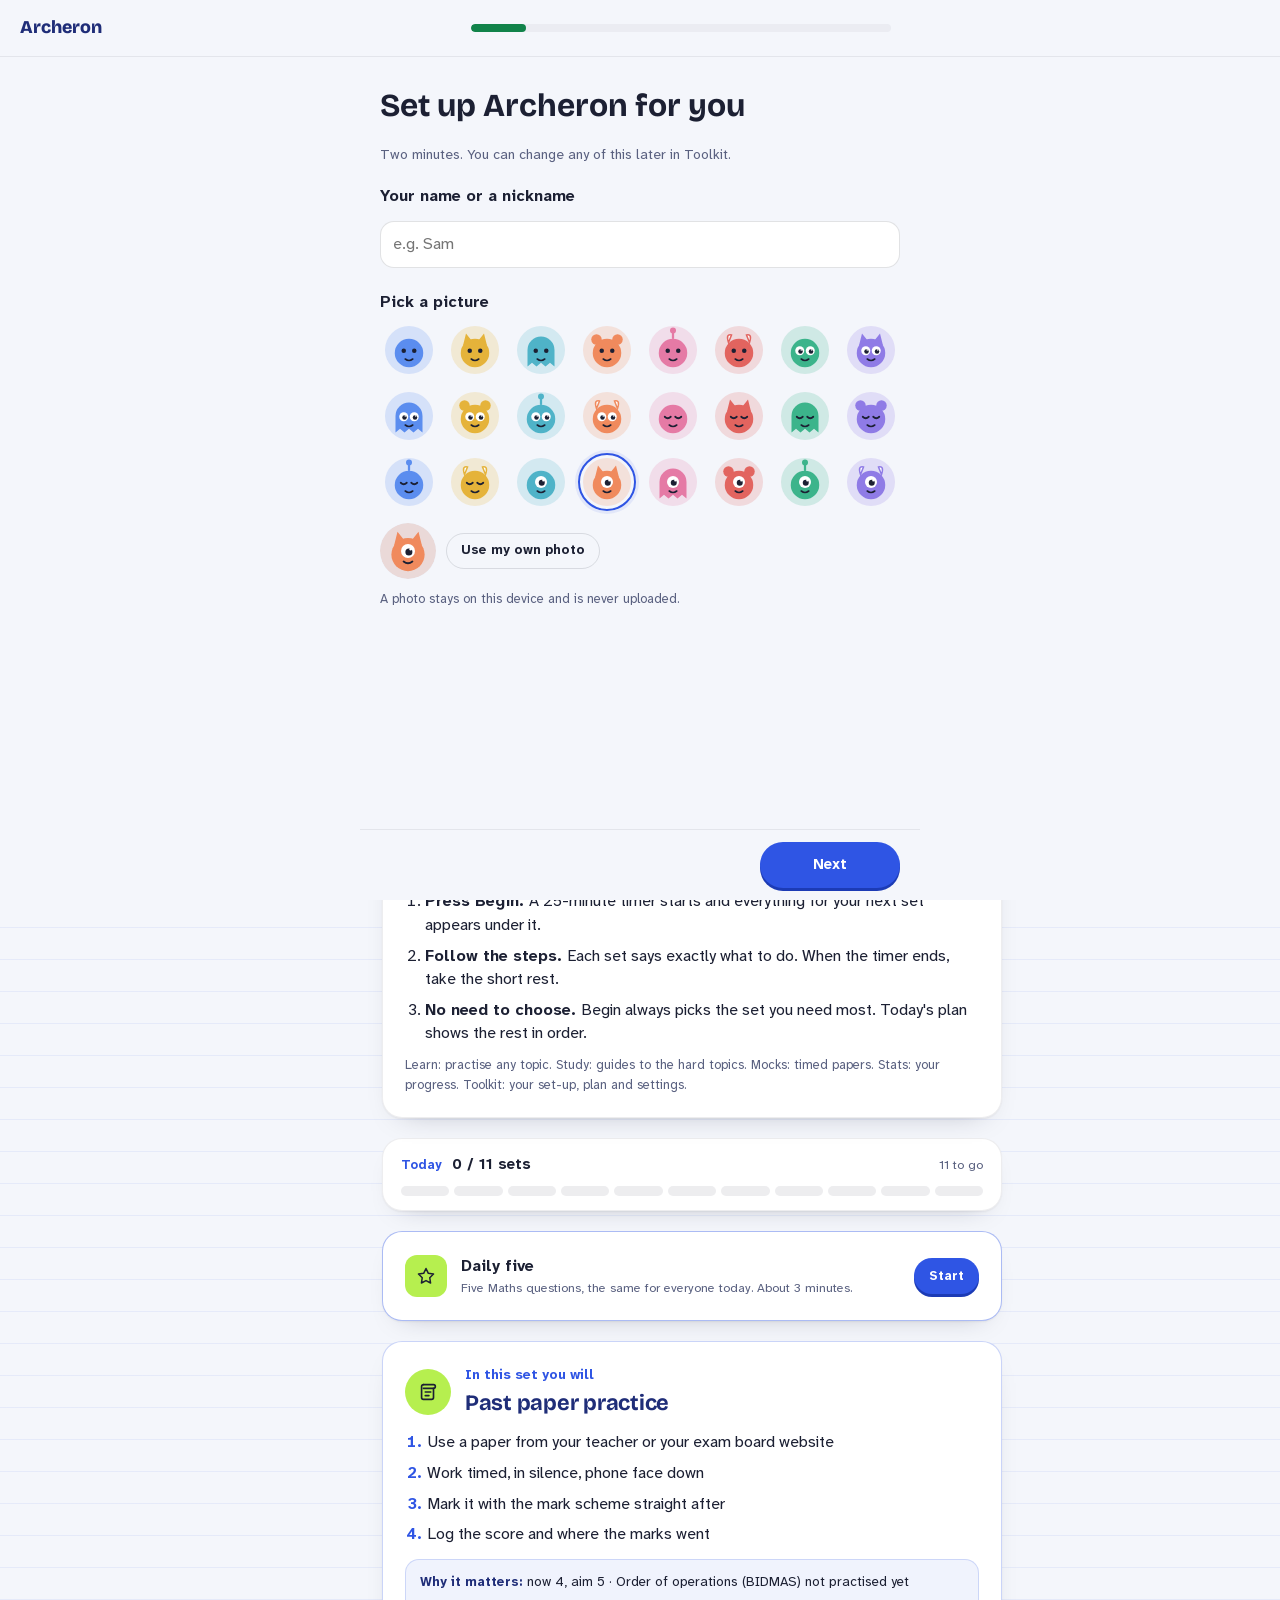
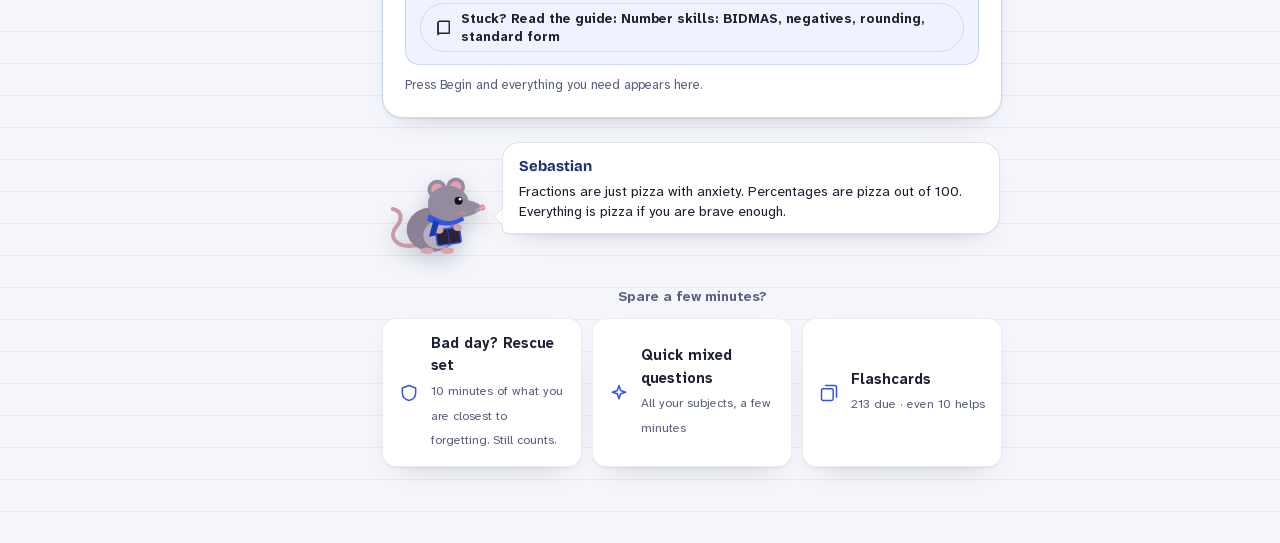
==== commit 23d1b563: "Smoother: daily intro, press feedback on iPhone, back keeps your place, lighter animations - The bat" ====
--- a/beta/index.html
+++ b/beta/index.html
@@ -21,7 +21,9 @@
 <script>/* apply the saved page and highlighter before first paint (app.js applyTheme writes this) */
 try { var L = (localStorage.getItem('archeron-beta-look') || '').split(' '), R = document.documentElement, N = L[0] === 'night' || (L[0] === 'auto' && matchMedia('(prefers-color-scheme: dark)').matches);
   if (N) { R.setAttribute('data-mode', 'night'); document.querySelector('meta[name=theme-color]').setAttribute('content', '#121735'); }
-  if (L[1] && L[1] !== 'lime') R.setAttribute('data-hl', L[1]); } catch (e) {}</script>
+  if (L[1] && L[1] !== 'lime') R.setAttribute('data-hl', L[1]); } catch (e) {}
+/* the bat intro plays on the first open of each day; later opens go straight in */
+(function () { try { var d = new Date(), k = d.getFullYear() + '-' + (d.getMonth() + 1) + '-' + d.getDate(); if (localStorage.getItem('archeron-beta-intro') === k) document.documentElement.classList.add('no-intro'); else localStorage.setItem('archeron-beta-intro', k); } catch (e) {} })();</script>
 </head>
 <body>
 <div id="intro" aria-hidden="true">
--- a/beta/styles.css
+++ b/beta/styles.css
@@ -65,7 +65,9 @@
 .logo{display:flex;gap:9px;align-items:center;font-family:var(--head);font-weight:800;letter-spacing:-.015em;font-size:20px;color:var(--y2)}
 .logo svg{width:34px;fill:var(--y)}
 .cd{display:flex;align-items:center;gap:8px}
-.mini-t{cursor:pointer;background:rgba(var(--em-rgb),.12);animation:breathe 2.4s ease-in-out infinite}
+.mini-t{cursor:pointer;position:relative;background:rgba(var(--em-rgb),.12)}
+/* the glow is drawn once and only its opacity animates (box-shadow animation repaints the blurred header every frame for the whole set) */
+.mini-t::after{content:"";position:absolute;inset:0;border-radius:inherit;box-shadow:0 0 18px 0 rgba(var(--em-rgb),.25);opacity:0;pointer-events:none;animation:glowO 2.4s ease-in-out infinite}
 
 /* nav: bottom bar on phones, rail on desktop. Sliding pill: Transitions.dev "Tabs sliding" (see transitions.css) */
 nav{position:fixed;left:0;right:0;bottom:0;z-index:10;display:flex;padding:8px 8px calc(8px + env(safe-area-inset-bottom));background:var(--glass);backdrop-filter:blur(14px) saturate(160%);-webkit-backdrop-filter:blur(14px) saturate(160%);border-top:1px solid var(--line2);transition:opacity .8s var(--ease)}
@@ -665,7 +667,7 @@
 .mb-trk{height:5px;margin-top:8px;border-radius:99px;background:rgba(var(--fg-rgb),.08);overflow:hidden}
 .mb-trk i{display:block;height:100%;border-radius:inherit;background:var(--y);transition:width 1s linear}
 .mockbar.low{border-color:rgba(var(--em-rgb),.55)}.mockbar.low .mb-t,.mockbar.low .mb-l{color:var(--ember)}.mockbar.low .mb-trk i{background:var(--ember)}
-.mockbar.crit{border-color:var(--danger);animation:mbPulse 1.6s ease-in-out infinite}.mockbar.crit .mb-t,.mockbar.crit .mb-l{color:var(--danger)}.mockbar.crit .mb-trk i{background:var(--danger)}
+.mockbar.crit{border-color:var(--danger)}.mockbar.crit::after{content:"";position:absolute;inset:-1px;border-radius:inherit;box-shadow:0 0 0 4px rgba(var(--no-rgb),.22);opacity:0;pointer-events:none;animation:glowO 1.6s ease-in-out infinite}.mockbar.crit .mb-t,.mockbar.crit .mb-l{color:var(--danger)}.mockbar.crit .mb-trk i{background:var(--danger)}
 .mockbar.over{border-color:var(--danger)}.mockbar.over .mb-t{font-size:22px;color:var(--danger)}
 @keyframes mbPulse{50%{box-shadow:0 0 0 4px rgba(var(--no-rgb),.22)}}
 textarea:disabled{opacity:.55}
@@ -1256,3 +1258,10 @@
 .pill.lvl{background:var(--y-soft);color:var(--y3)}
 @media (max-width:420px){.fr-v{min-width:36px}.fr-row{gap:6px;padding:8px}}
 .fr-who{display:flex;flex-direction:column;min-width:0}.fr-who small{color:var(--m);font-size:12px}
+.gc-l{margin:0 0 10px;padding-left:20px;display:grid;gap:8px;line-height:1.45}
+.su-new{margin:8px 0 0;padding-left:20px;display:grid;gap:6px;line-height:1.45;font-size:14px}
+@keyframes glowO{50%{opacity:1}}
+.seb-rat.off,.seb-rat.off *{animation-play-state:paused}
+.no-intro #intro{display:none}
+/* quick taps never zoom the page (pinch zoom still works) */
+:where(a,button,input,select,textarea,label,summary,[data-act]){touch-action:manipulation}
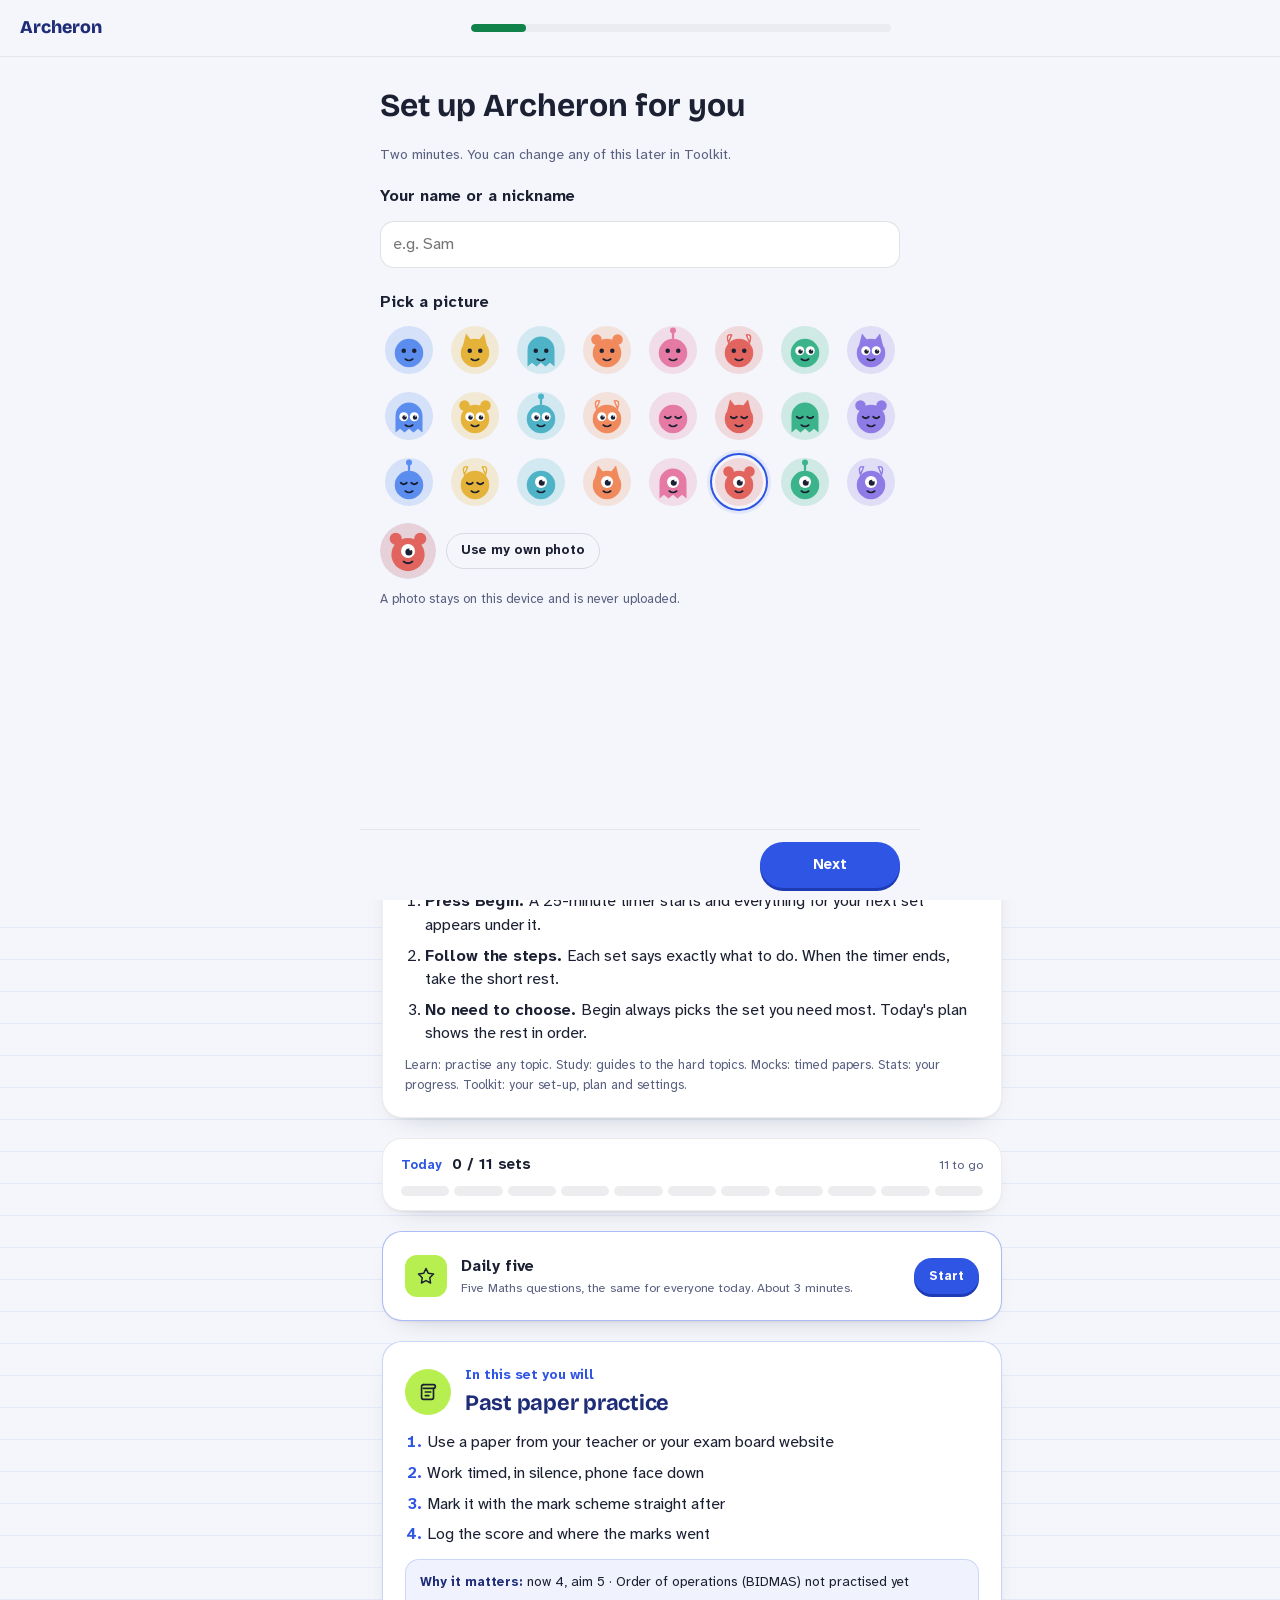
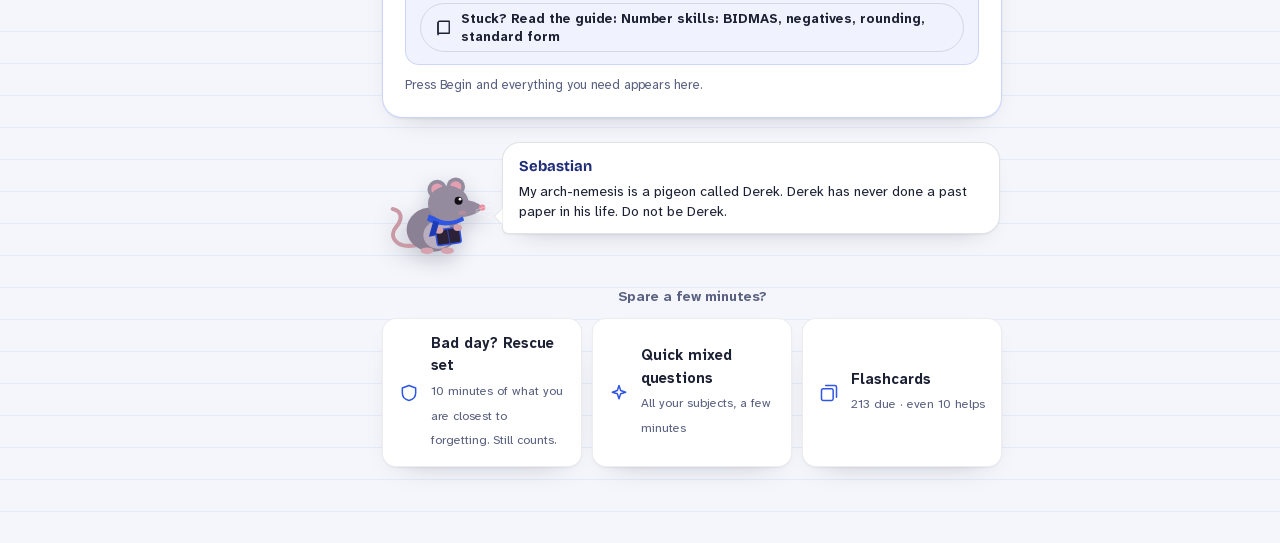
==== commit 9a26b330: "Archeron 11: lessons in Focus sets, hints, mistake detective, gap finder, grade tests Teach first: e" ====
--- a/beta/index.html
+++ b/beta/index.html
@@ -17,6 +17,7 @@
 <link rel="preload" href="fonts/atkinson-400.woff" as="font" type="font/woff" crossorigin>
 <link rel="stylesheet" href="styles.css">
 <link rel="stylesheet" href="transitions.css">
+<link rel="stylesheet" href="teach.css">
 <title>Archeron Beta</title>
 <script>/* apply the saved page and highlighter before first paint (app.js applyTheme writes this) */
 try { var L = (localStorage.getItem('archeron-beta-look') || '').split(' '), R = document.documentElement, N = L[0] === 'night' || (L[0] === 'auto' && matchMedia('(prefers-color-scheme: dark)').matches);
@@ -83,5 +84,9 @@
 <script src="me.js"></script>
 <script src="friends.js"></script>
 <script src="app.js"></script>
+<script src="seq.js"></script>
+<script src="slips.js"></script>
+<script src="teach.js"></script>
+<script src="check.js"></script>
 </body>
 </html>
--- a/beta/styles.css
+++ b/beta/styles.css
@@ -1265,3 +1265,6 @@
 .no-intro #intro{display:none}
 /* quick taps never zoom the page (pinch zoom still works) */
 :where(a,button,input,select,textarea,label,summary,[data-act]){touch-action:manipulation}
+.set-note{display:flex;flex-wrap:wrap;align-items:center;gap:6px 12px;padding:10px 14px;margin-bottom:12px;border-radius:var(--r-sm);background:rgba(var(--y-rgb),.08);border:1px solid rgba(var(--y-rgb),.25)}
+.set-note small{flex-basis:100%;color:var(--m);font-size:13px;line-height:1.45}
+.dots5{display:inline-flex;gap:5px}.dots5 i{width:10px;height:10px;border-radius:50%;background:var(--line);transition:background .2s}.dots5 i.on{background:var(--y)}
--- a/beta/teach.css
+++ b/beta/teach.css
@@ -0,0 +1,91 @@
+/* Archeron · lessons, learn-first cards, hints, the mistake detective, quick question types, gap finder and grade tests.
+   Colours come from the theme tokens in styles.css, so every colour scheme and the paper look apply here too. */
+
+/* ---------- lessons ---------- */
+.lesson{display:grid;grid-template-columns:minmax(0,1fr);gap:14px;overflow:hidden}
+.lesson .row{flex-wrap:wrap}
+.ls-top{display:flex;align-items:center;gap:10px;flex-wrap:wrap}
+.ls-top b{flex:1;min-width:0;font-family:var(--head);font-size:17px;letter-spacing:-.01em}
+.ls-top small{color:var(--m);font-variant-numeric:tabular-nums;font-weight:650}
+.ls-pill{background:var(--y-soft);color:var(--y2)}
+.ls-prog{display:flex;gap:4px}
+.ls-prog i{flex:1;height:5px;border-radius:99px;background:rgba(var(--fg-rgb),.09);transition:background .35s var(--ease),transform .35s var(--ease)}
+.ls-prog i.q{height:5px;box-shadow:inset 0 0 0 1px rgba(var(--y-rgb),.35)}
+.ls-prog i.on{background:var(--y)}
+.ls-prog i.cur{background:rgba(var(--y-rgb),.45);transform:scaleY(1.5)}
+.ls-step{animation:lsIn .38s var(--ease) both}
+@keyframes lsIn{from{opacity:0;transform:translateX(14px)}to{opacity:1;transform:none}}
+html.rm .ls-step{animation:none}
+.ls-h{margin:2px 0 8px!important;font-family:var(--head);font-size:clamp(20px,3.2vw,24px)!important;font-weight:800!important;letter-spacing:-.015em;color:var(--t)!important}
+.ls-lead{margin:0 0 10px;font-size:17px;line-height:1.55;text-wrap:pretty}
+.ls-body{padding:0;border:0;box-shadow:none;background:none}
+.ls-body .g-p{line-height:1.6}
+.ls-steps{font-size:16px}
+.ls-facts{list-style:none;margin:6px 0 0;padding:0;display:grid;gap:10px;counter-reset:f}
+.ls-facts li{display:grid;gap:4px;padding:12px 14px 12px 46px;border-radius:var(--r-sm);background:rgba(var(--y-rgb),.06);border:1px solid var(--line2);position:relative;counter-increment:f}
+.ls-facts li::before{content:counter(f);position:absolute;left:12px;top:12px;width:24px;height:24px;border-radius:8px;display:grid;place-items:center;font:800 12px var(--font);background:var(--y);color:var(--y-ink)}
+.ls-facts b{font-size:15px;font-weight:600;color:var(--m);line-height:1.45}
+.ls-facts span{color:var(--y2);font-weight:750;font-size:17px;line-height:1.4}
+.ls-ans{margin-top:4px}
+.ls-nav{margin-top:2px}
+.lesson .qcard{padding:0;border:0;box-shadow:none;background:none}
+.ls-done{text-align:center;display:grid;justify-items:center;gap:4px;padding:6px 0 4px}
+.ls-done h3{margin:6px 0 0!important;font-family:var(--head);font-size:24px!important;color:var(--g)!important;font-weight:800!important}
+.ls-done p{margin:0;max-width:44ch}
+.ls-trophy{width:58px;height:58px;border-radius:18px;display:grid;place-items:center;background:var(--g-soft);color:var(--g);animation:lsPop .6s var(--spring, var(--ease)) both}
+.ls-trophy .i{width:30px;height:30px}
+@keyframes lsPop{0%{transform:scale(.4) rotate(-12deg);opacity:0}70%{transform:scale(1.08) rotate(3deg);opacity:1}100%{transform:none}}
+html.rm .ls-trophy{animation:none}
+.ls-list .xp-row.next{background:var(--y-soft);border-radius:var(--r-sm);padding-left:10px;padding-right:10px}
+.ls-cta{border-color:rgba(var(--y-rgb),.45)}
+.ls-banner{background:var(--y-soft);border-color:rgba(var(--y-rgb),.3)}
+.ls-banner .i{color:var(--y2)}
+.ls-banner .btn{flex:none;align-self:center}
+
+/* ---------- learn first ---------- */
+.pill.new{background:var(--y);color:var(--y-ink)}
+.learn-first .fb-h{color:var(--y2)}
+.lf-fact{margin:8px 0 12px;padding:16px 18px;border-radius:var(--r-sm);background:rgba(var(--y-rgb),.08);border:1px solid rgba(var(--y-rgb),.3);animation:lsIn .4s var(--ease) both}
+.lf-fact b{display:block;font-size:17px;margin-bottom:6px;text-wrap:pretty}
+.lf-fact p{margin:0;font-size:18px;font-weight:650;color:var(--t);line-height:1.45}
+html.rm .lf-fact{animation:none}
+
+/* ---------- hints and the mistake detective ---------- */
+.nudges{margin:10px 0 12px;padding:10px 14px;border-radius:var(--r-sm);background:rgba(var(--y-rgb),.07);border-left:3px solid var(--y);animation:lsIn .3s var(--ease) both}
+.nudges ol{margin:0;padding-left:20px;display:grid;gap:4px;font-variant-numeric:tabular-nums}
+html.rm .nudges{animation:none}
+.hint-btn .i{color:var(--y2)}
+.opt.gone{opacity:.25;text-decoration:line-through;pointer-events:none}
+.slip{display:flex;gap:12px;align-items:flex-start;margin:8px 0 12px;padding:12px 14px;border-radius:var(--r-sm);background:var(--card);border:1px dashed rgba(var(--y-rgb),.6)}
+.slip > .i{flex:none;color:var(--y2);margin-top:2px}
+.slip b{display:block;font-size:12px;letter-spacing:.08em;text-transform:uppercase;color:var(--y2)}
+.slip p{margin:3px 0 0!important;font-weight:600}
+
+/* ---------- quick question types ---------- */
+.ord-list{margin:0 0 12px;padding-left:24px;display:grid;gap:8px;min-height:8px}
+.ord-list li::marker{color:var(--y);font-weight:800}
+.ord-placed{width:100%;text-align:left;padding:10px 12px;border-radius:var(--r-sm);border:1px solid rgba(var(--y-rgb),.45);background:var(--y-soft);font:inherit;font-weight:650;color:var(--t);cursor:pointer;animation:lsIn .25s var(--ease) both}
+html.rm .ord-placed{animation:none}
+.ord-pool{display:grid;gap:8px;margin-bottom:12px}
+.ord-opt{min-height:46px;font-weight:600}
+.ord-list.done li{padding:6px 0}
+.ord-list.done li.ok{color:var(--g)}
+.ord-list.done li.no{color:var(--t)}
+.ord-list.done small{display:block;color:var(--m);font-size:12.5px}
+.mt-grid{display:grid;gap:8px;margin-bottom:12px}
+.mt-row{display:grid;gap:4px}
+.mt-l{min-height:46px;font-weight:600}
+.mt-l.sel{border-color:var(--y);background:var(--y-soft);box-shadow:0 0 0 3px rgba(var(--y-rgb),.18)}
+.mt-l.set{border-style:dashed}
+.mt-a{padding:2px 14px 4px;font-weight:700;color:var(--y2);font-size:14.5px}
+.mt-row.ok .mt-a{color:var(--g)}
+.mt-row.no .mt-a{color:var(--t)}
+.mt-pool{display:flex;flex-wrap:wrap;gap:8px;margin-bottom:12px}
+.mt-pool .chip{white-space:normal;text-align:left;line-height:1.3;height:auto}
+.mt-pool .chip.used{opacity:.45}
+.mt-pool .chip:disabled{cursor:default}
+
+/* ---------- gap finder, grade tests, exam questions by topic ---------- */
+.test-res h3{margin:16px 0 8px}
+.test-res .fb-h{color:var(--y2)}
+.gap-note{margin:0 0 10px;padding:8px 12px;border-radius:var(--r-sm);background:rgba(var(--fg-rgb),.04)}
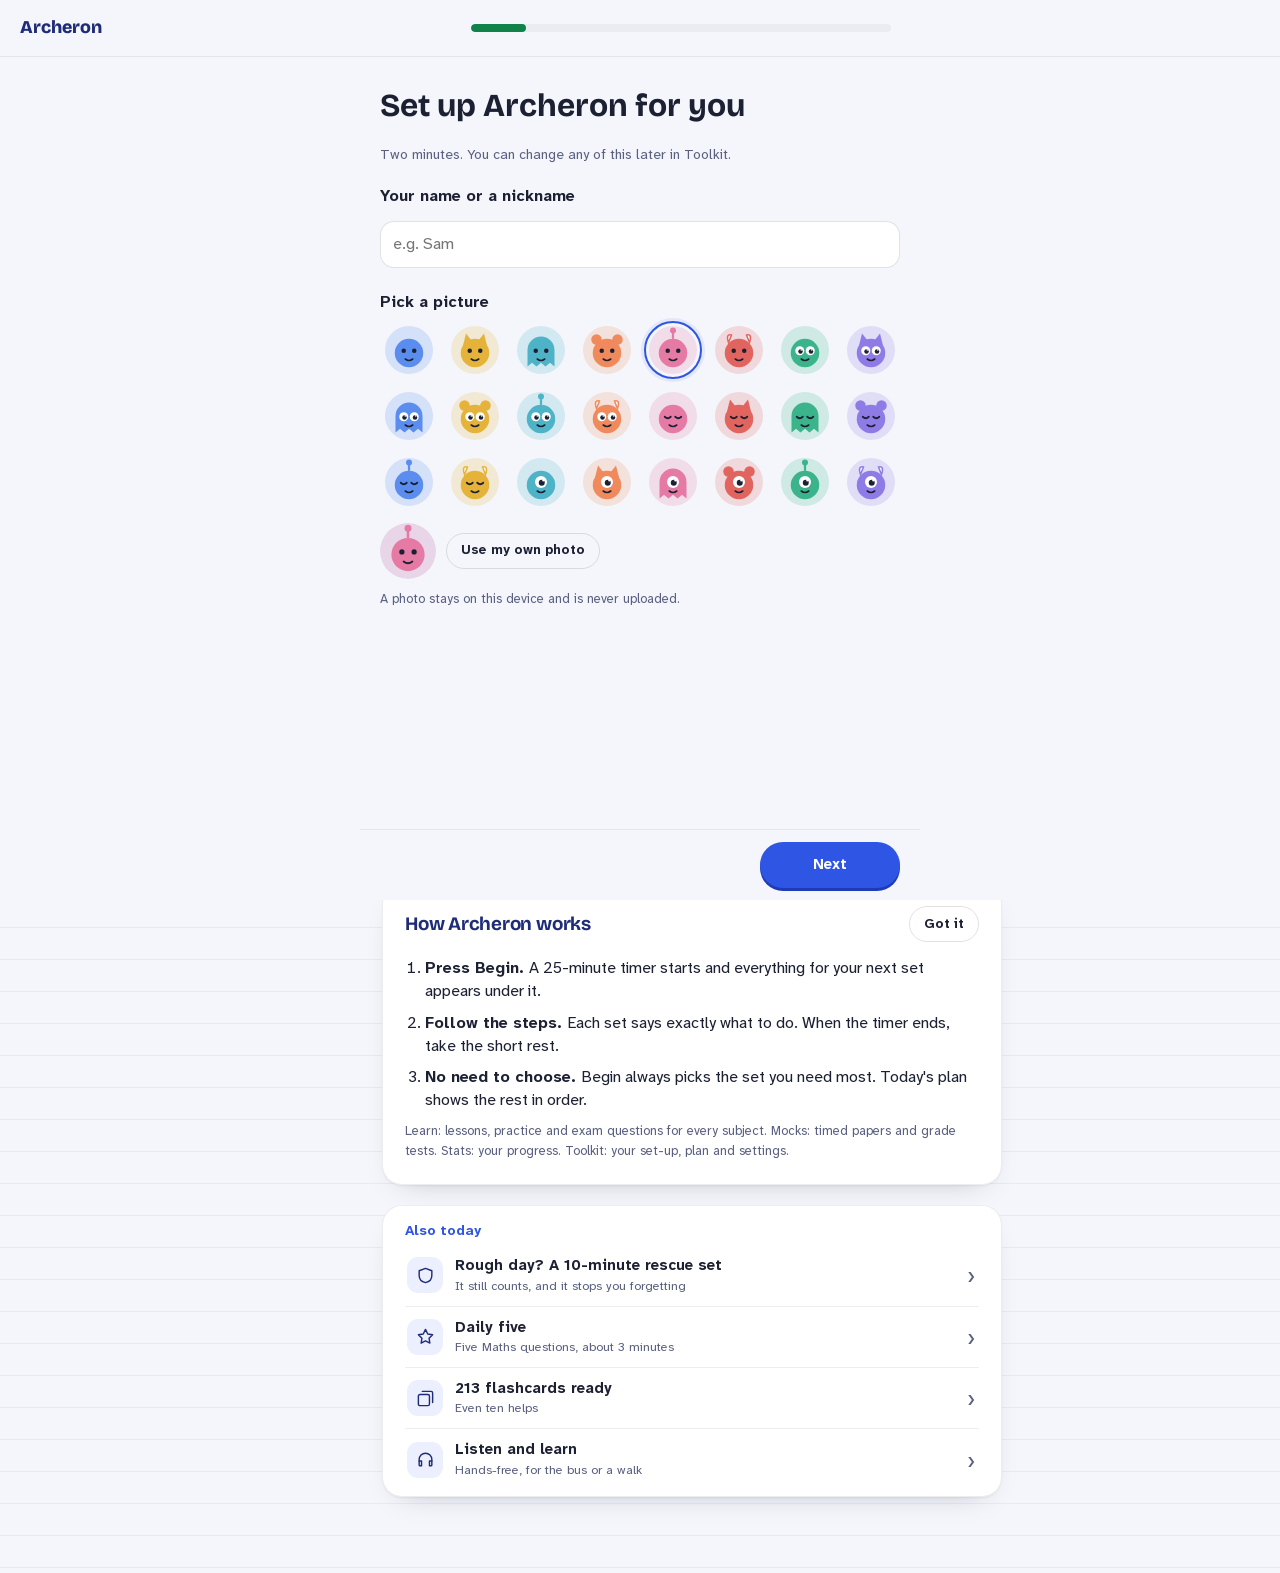
==== commit b99a8ce4: "Archeron 11.2: calmer pages, welcome back, listen mode The app had grown to too much on every screen" ====
--- a/beta/index.html
+++ b/beta/index.html
@@ -88,5 +88,6 @@
 <script src="slips.js"></script>
 <script src="teach.js"></script>
 <script src="check.js"></script>
+<script src="listen.js"></script>
 </body>
 </html>
--- a/beta/teach.css
+++ b/beta/teach.css
@@ -89,3 +89,52 @@
 .test-res h3{margin:16px 0 8px}
 .test-res .fb-h{color:var(--y2)}
 .gap-note{margin:0 0 10px;padding:8px 12px;border-radius:var(--r-sm);background:rgba(var(--fg-rgb),.04)}
+
+/* ---------- calmer pages: one main card, a short list, one notice (Archeron 11.2) ---------- */
+.also{padding-top:14px;padding-bottom:6px}
+.also .eyebrow{margin:0 0 4px}
+.at-list{display:flex;flex-direction:column}
+.at-row{display:flex;align-items:center;gap:12px;width:100%;padding:11px 2px;border:0;border-top:1px solid var(--line2);background:none;color:var(--t);font:inherit;text-align:left;cursor:pointer;min-height:56px}
+.at-row:first-child{border-top:0}
+.at-row:hover b{color:var(--y2)}
+.at-row:active{transform:scale(.99)}
+.at-ic{flex:none;width:36px;height:36px;border-radius:11px;display:grid;place-items:center;background:var(--y-soft);color:var(--y2)}
+.at-ic .i{width:19px;height:19px}
+.at-row b{display:block;font-size:15px;line-height:1.3}
+.at-row small{display:block;color:var(--m);font-size:12.5px;line-height:1.35;margin-top:2px}
+.at-go{flex:none;color:var(--m);font-size:24px;line-height:1;padding-right:2px}
+.at-more{margin:2px auto 6px;display:flex}
+.notice{display:flex;align-items:center;gap:10px;flex-wrap:wrap;padding:10px 14px;border-radius:var(--r-sm);background:var(--rest-soft);border:1px solid rgba(var(--rest-rgb),.28);font-size:14px}
+.notice > .i{flex:none;color:var(--rest)}
+.notice .grow{min-width:150px}
+.set-pv .t-acc-head{padding-top:2px;padding-bottom:2px}
+.sp-h{display:flex;flex-direction:column;align-items:flex-start;text-align:left;gap:1px;min-width:0}
+.sp-h small{font-size:11.5px;font-weight:750;letter-spacing:.08em;text-transform:uppercase;color:var(--y)}
+.sp-h b{font-size:15.5px;line-height:1.3}
+.sp-b .m-steps{margin-top:0}
+.focus.hero .tbar{margin-top:18px;width:min(100%,380px);padding:10px 14px;box-shadow:none;background:transparent}
+.focus.hero .tb-h{margin-bottom:8px}
+.ch-more{flex-basis:100%;display:flex;flex-wrap:wrap;gap:8px;justify-content:center;margin-top:4px}
+.focus.welcome .wb-ic{width:min(150px,40vw);aspect-ratio:1;border-radius:50%;display:grid;place-items:center;margin:16px auto 20px;background:var(--y-soft);color:var(--y2);border:1px solid rgba(var(--y-rgb),.3)}
+.focus.welcome .wb-ic .i{width:48px;height:48px}
+.subj-tabs{position:sticky;top:calc(var(--head-h,64px) + 6px);z-index:5}
+.tools-row{gap:8px}
+.tools-row .btn.on{border-color:var(--y);background:var(--y-soft)}
+.ls-list .xp-row .btn.link{padding-left:6px;padding-right:6px}
+
+/* ---------- listen mode ---------- */
+.lsn-player{display:grid;grid-template-columns:minmax(0,1fr);gap:10px;text-align:center}
+.lsn-player .drill-meta{text-align:left;flex-wrap:wrap;gap:6px}
+.lsn-player .drill-meta .pill{white-space:normal}
+.lsn-prog{height:5px;border-radius:99px;background:rgba(var(--fg-rgb),.08);overflow:hidden}
+.lsn-prog i{display:block;height:100%;background:var(--y);transition:width .4s var(--ease)}
+.lsn-q{margin:8px 0 0;transition:color .3s}
+.lsn-q.speaking,.lsn-a.speaking{color:var(--y2)}
+.lsn-mid{min-height:64px;display:flex;flex-direction:column;align-items:center;justify-content:center}
+.lsn-count{font-family:var(--head);font-size:40px;font-weight:800;color:var(--y);line-height:1}
+.lsn-mid small{color:var(--m)}
+.lsn-a{margin:0;font-size:18px;font-weight:650;line-height:1.45;opacity:0;filter:blur(6px);transition:opacity .35s,filter .35s}
+.lsn-a.shown{opacity:1;filter:none}
+html.rm .lsn-a{filter:none}
+.lsn-ctl{align-items:center;margin-top:6px;flex-wrap:nowrap}
+.lsn-ctl .btn.grow{min-width:0}
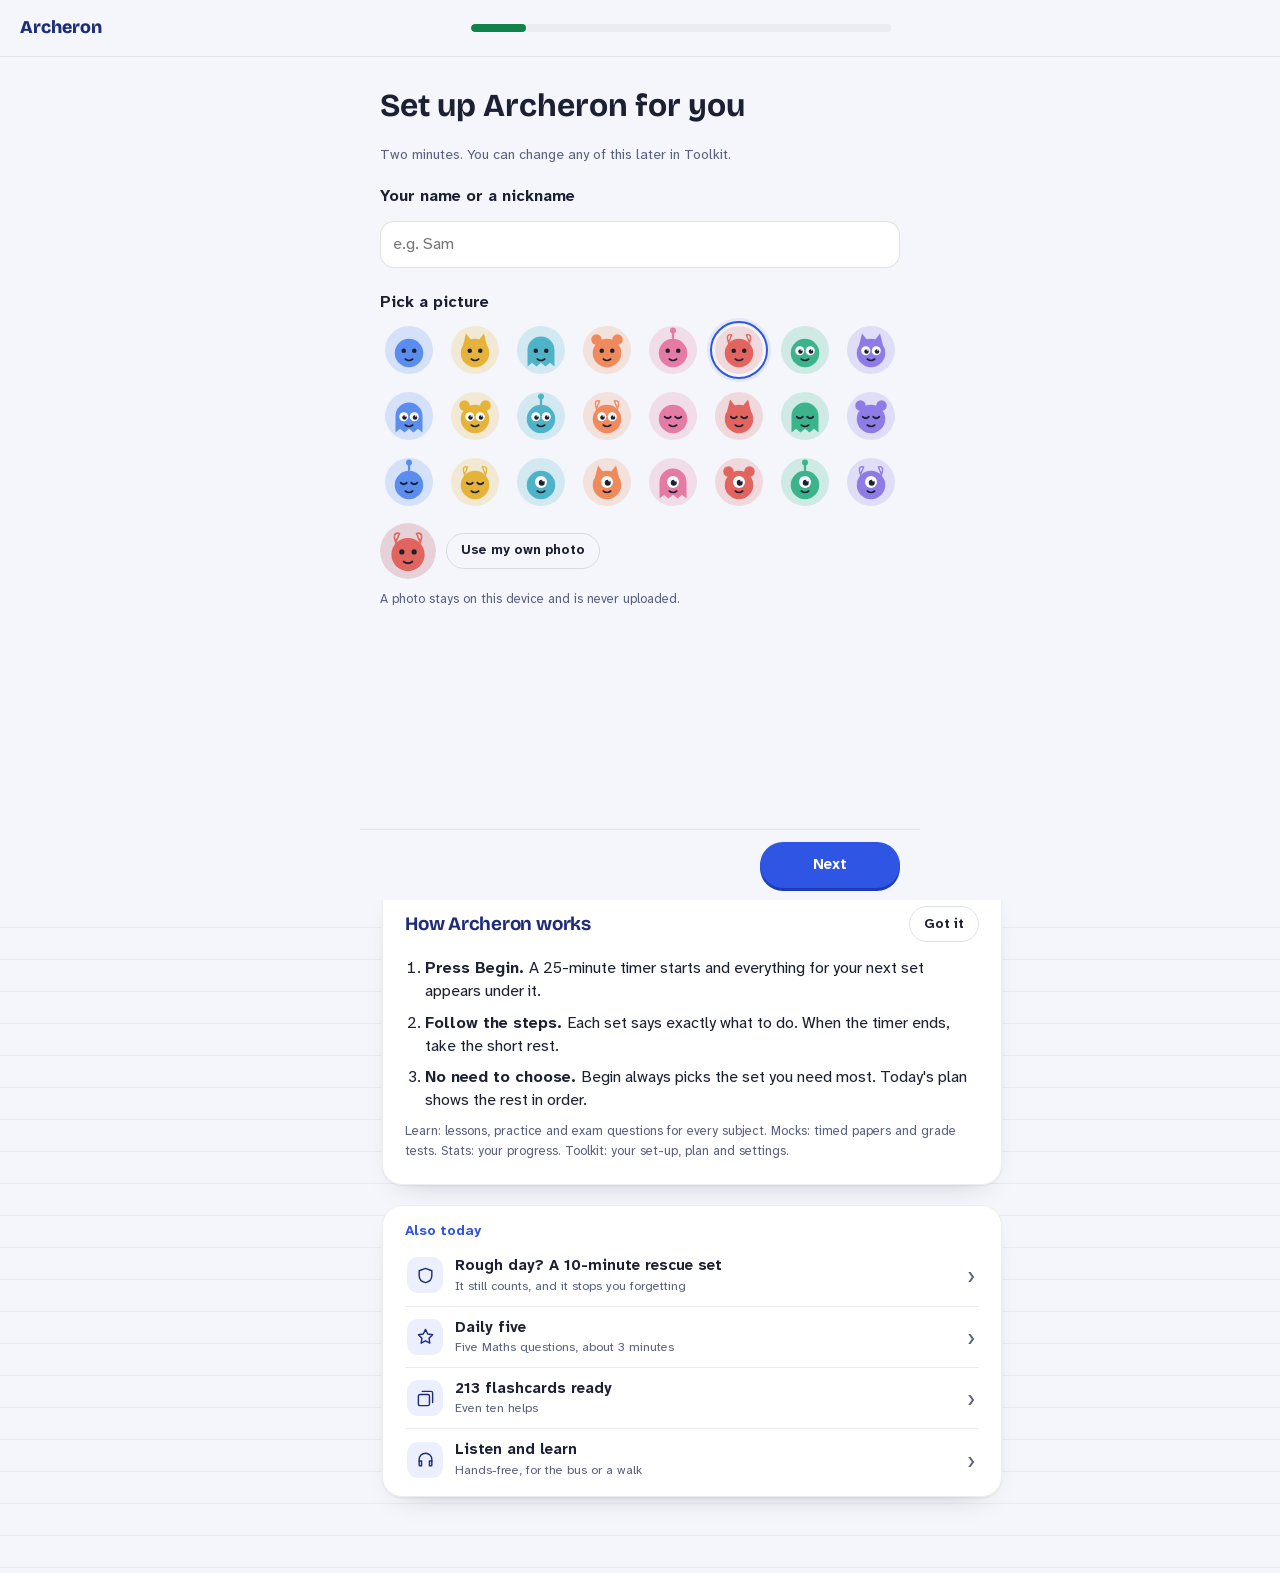
==== commit a1d6ae6f: "Archeron 11.3: Seneca-style lessons and a far bigger exam question bank Lesson sections now arrive a" ====
--- a/beta/index.html
+++ b/beta/index.html
@@ -88,6 +88,7 @@
 <script src="slips.js"></script>
 <script src="teach.js"></script>
 <script src="check.js"></script>
+<script src="bites.js"></script>
 <script src="listen.js"></script>
 </body>
 </html>
--- a/beta/teach.css
+++ b/beta/teach.css
@@ -138,3 +138,27 @@
 html.rm .lsn-a{filter:none}
 .lsn-ctl{align-items:center;margin-top:6px;flex-wrap:nowrap}
 .lsn-ctl .btn.grow{min-width:0}
+
+/* ---------- lesson bites (Seneca-style) ---------- */
+.feed{display:grid;gap:10px}
+.bite{padding:10px 12px;border-radius:var(--r-sm);border:1px solid var(--line2);background:rgba(var(--fg-rgb),.02);animation:lsIn .3s var(--ease) both}
+html.rm .bite{animation:none}
+.bite.live{border-color:rgba(var(--y-rgb),.55);background:var(--y-soft)}
+.bite.ok{border-color:rgba(var(--g-rgb),.35);background:var(--g-soft)}
+.bite-t{margin:0;font-size:16px;line-height:1.6;text-wrap:pretty}
+.bite .row{margin-top:8px;align-items:center;gap:8px}
+.bite.g-ex,.bite.g-mis,.bite.g-tip{margin:0}
+.wf-slot{display:inline-block;vertical-align:baseline}
+.wf-in{display:inline-block;width:auto;min-width:5ch;max-width:100%;padding:2px 6px;margin:0 2px;border:0;border-bottom:2px solid var(--y);border-radius:6px 6px 0 0;background:var(--card);font:inherit;font-weight:700;color:var(--t);min-height:0;box-shadow:none}
+.wf-in:focus{outline:2px solid rgba(var(--y-rgb),.4);outline-offset:1px}
+.wf-ans{padding:0 4px;border-radius:5px}
+.wf-ans.ok{background:rgba(var(--g-rgb),.18);color:var(--g)}
+.wf-ans.no{background:rgba(var(--y-rgb),.16);color:var(--y2);text-decoration:underline;text-decoration-style:dotted}
+.tg{display:inline-flex;gap:6px;margin:0 2px;vertical-align:baseline;flex-wrap:wrap}
+.tg-b{padding:3px 12px;border-radius:999px;border:1px solid var(--line);background:var(--card);font:inherit;font-weight:700;color:var(--t);cursor:pointer}
+.tg-b:hover{border-color:var(--y);background:var(--y-soft)}
+.feed-end{margin:0;text-align:center}
+
+/* long topic names wrap instead of pushing the card wider than a small phone */
+.drill-meta{flex-wrap:wrap;row-gap:6px}
+.drill-meta .pill{white-space:normal;max-width:100%}
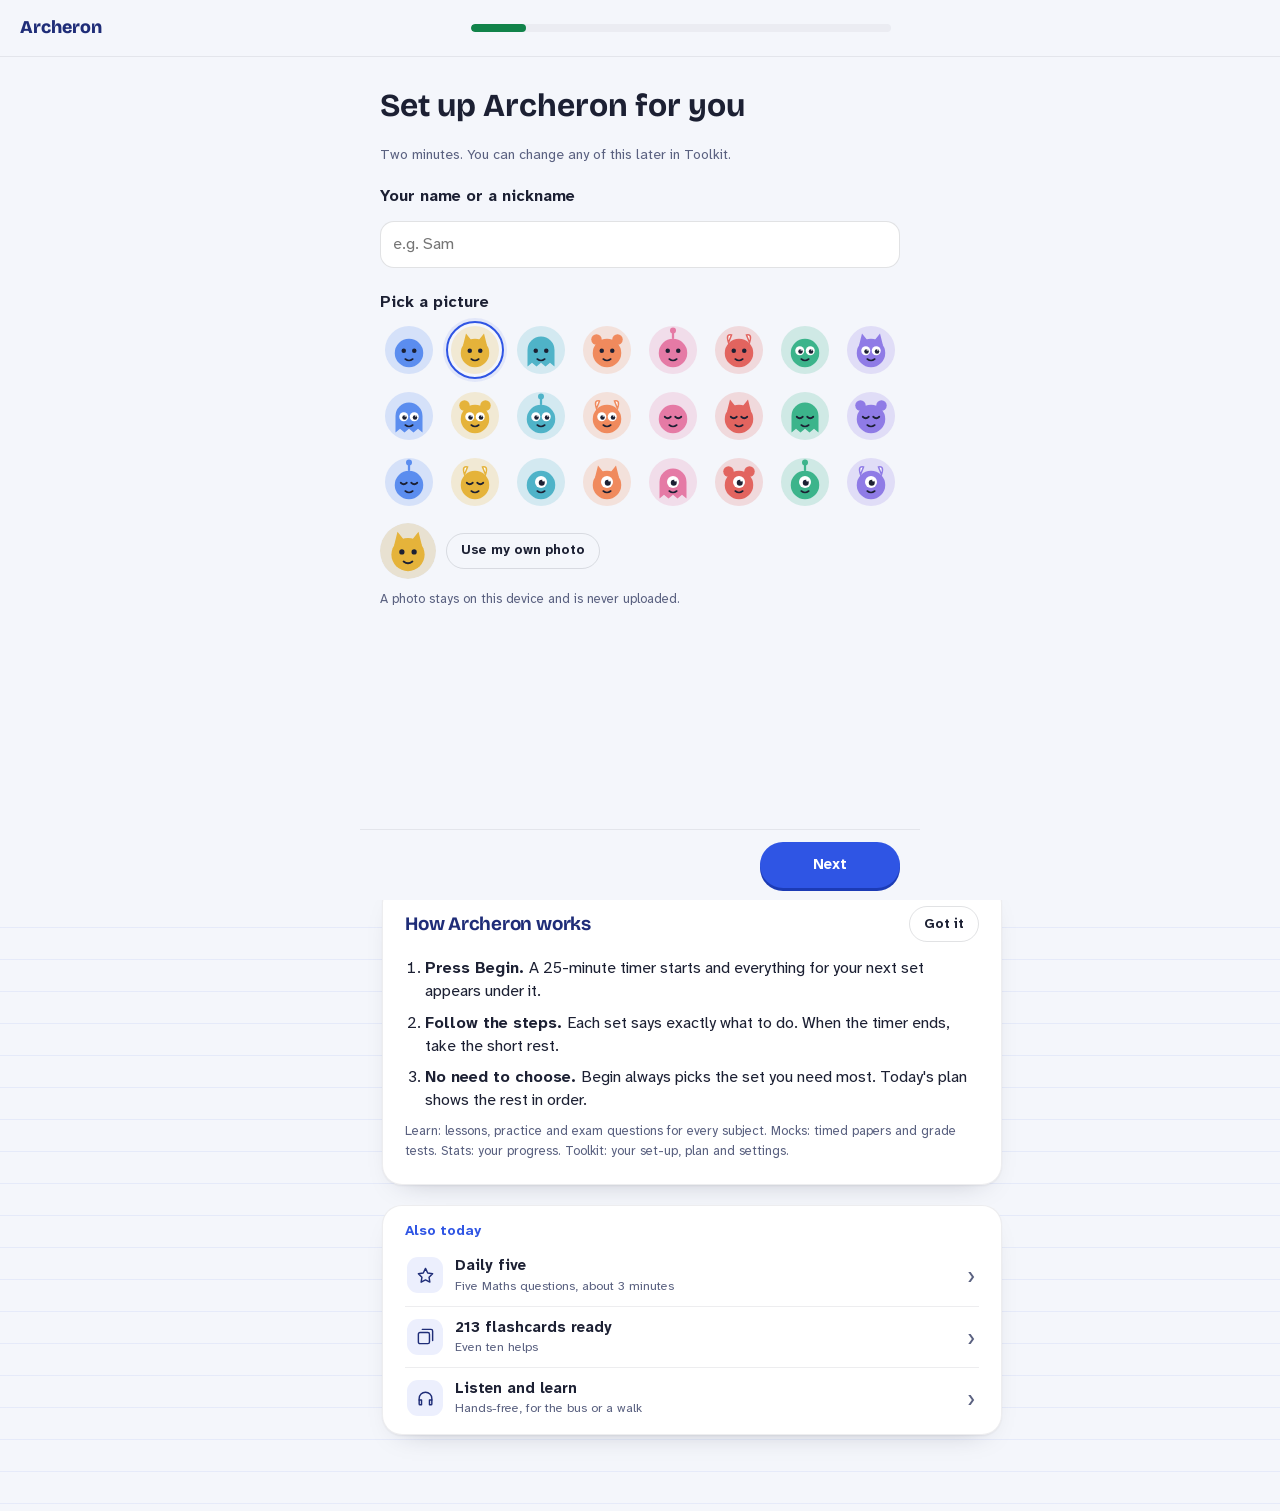
==== commit 09c01328: "Archeron 11.4: Be the examiner and Mock-day memory, polish pass - examiner.js: 110 original student " ====
--- a/beta/index.html
+++ b/beta/index.html
@@ -90,5 +90,7 @@
 <script src="check.js"></script>
 <script src="bites.js"></script>
 <script src="listen.js"></script>
+<script src="examiner.js"></script>
+<script src="forecast.js"></script>
 </body>
 </html>
--- a/beta/teach.css
+++ b/beta/teach.css
@@ -162,3 +162,103 @@
 /* long topic names wrap instead of pushing the card wider than a small phone */
 .drill-meta{flex-wrap:wrap;row-gap:6px}
 .drill-meta .pill{white-space:normal;max-width:100%}
+
+/* ---------- Be the examiner (examiner.js): the answer is written on exam paper, in handwriting, with a margin ---------- */
+.ex-script{margin:4px 0 0;border-radius:14px;background:repeating-linear-gradient(180deg,transparent 0 31px,rgba(var(--y-rgb),.16) 31px 32px) var(--solid);border:1px solid var(--line2);padding:6px 14px 10px 0;overflow:hidden}
+.ex-cand{display:flex;justify-content:space-between;gap:10px;margin:0 0 2px;padding-left:18px;font-size:11.5px;font-weight:700;letter-spacing:.06em;text-transform:uppercase;color:var(--m);line-height:26px}
+.ex-hand{margin-left:12px;padding-left:14px;border-left:2px solid rgba(var(--no-rgb),.35);white-space:pre-wrap;font-family:"Kalam",var(--font);font-size:19px;line-height:32px;color:var(--hi);overflow-wrap:anywhere}
+.ex-hand mark{color:inherit;background:none;border-radius:3px;padding:0 1px}
+.ex-hand .ex-c,.ex-hand .ex-p{background:linear-gradient(transparent 50%,rgba(var(--g-rgb),.28) 50%,rgba(var(--g-rgb),.28) 86%,transparent 86%)}
+:root[data-mode="night"] .ex-hand .ex-c,:root[data-mode="night"] .ex-hand .ex-p{background:linear-gradient(transparent 50%,rgba(var(--g-rgb),.2) 50%,rgba(var(--g-rgb),.2) 86%,transparent 86%)}
+.ex-nw{white-space:nowrap}
+.ex-hand .ex-x{text-decoration:underline wavy rgba(var(--no-rgb),.85);text-decoration-thickness:1.5px;text-underline-offset:5px;text-decoration-skip-ink:none}
+.ex-script.shown mark{animation:exInk .45s var(--ease) both}
+@keyframes exInk{from{background-size:0 100%;opacity:.4}to{background-size:100% 100%;opacity:1}}
+.ex-hand mark{background-repeat:no-repeat}
+html.rm .ex-script.shown mark{animation:none}
+.ex-b{display:inline-grid;place-items:center;min-width:20px;height:20px;padding:0 5px;margin:0 2px 0 4px;border-radius:999px;font:700 12px/1 var(--font);vertical-align:3px;font-style:normal}
+.ex-b.ok{background:var(--g);color:var(--on-g)}
+.ex-b.no{background:var(--danger);color:var(--card)}
+.ex-b.dim{background:rgba(var(--fg-rgb),.1);color:var(--m)}
+.ex-mark{margin-top:16px;padding-top:14px;border-top:1px solid var(--line2)}
+.ex-mark .fb-h{font-size:18px}
+.ex-mark .chk.d span{color:var(--t)} /* a ticked point is earned, not done: keep it readable */
+.ex-your{margin-top:16px;flex-wrap:wrap}
+.ex-marks{margin:2px 0 4px}
+.ex-marks .chip{min-width:46px;justify-content:center;font-variant-numeric:tabular-nums}
+.ex-mark .btn.wide{margin-top:16px}
+.ex-prog{display:flex;align-items:center;gap:12px;font-size:13.5px;font-weight:700;color:var(--m)}
+.ex-prog-bar{flex:1;height:6px;border-radius:99px;background:rgba(var(--fg-rgb),.08);overflow:hidden}
+.ex-prog-bar i{display:block;height:100%;border-radius:inherit;background:var(--y);transition:width .5s var(--ease)}
+.ex-verdict{scroll-margin-top:84px;outline:none}
+.ex-verdict.ok{background:linear-gradient(180deg,var(--g-soft),transparent 140px) var(--card)}
+.ex-verdict.off{background:linear-gradient(180deg,var(--y-soft),transparent 140px) var(--card)}
+.ex-vh{display:flex;justify-content:space-between;align-items:flex-start;gap:14px}
+.ex-vh h2{margin:0 0 2px;font-family:var(--head);font-size:23px;font-weight:800;letter-spacing:-.015em;color:var(--hi)}
+.ex-vh .muted{margin:0;font-size:14.5px}
+.ex-vs{display:flex;gap:8px;flex:none}
+.ex-vs span{display:grid;place-items:center;min-width:60px;padding:8px 10px 6px;border-radius:14px;background:rgba(var(--fg-rgb),.05)}
+.ex-vs b{font:800 26px/1 var(--head);font-variant-numeric:tabular-nums;color:var(--hi)}
+.ex-vs small{font-size:11px;font-weight:700;color:var(--m);margin-top:3px}
+.ex-vs .ex-vs-ex{background:var(--hl)}.ex-vs .ex-vs-ex b,.ex-vs .ex-vs-ex small{color:var(--hl-ink)}
+.ex-pts,.ex-notes,.ex-look,.ex-rlist{list-style:none;margin:14px 0 0;padding:0}
+.ex-pts li,.ex-notes li,.ex-rlist li{display:flex;gap:12px;align-items:flex-start;padding:12px 0;border-top:1px solid var(--line2)}
+.ex-pts li:first-child,.ex-rlist li:first-child{border-top:0}
+.ex-pts li>.ex-b,.ex-notes li>.ex-b{margin:2px 0 0;flex:none}
+.ex-pts li>div,.ex-notes li>div,.ex-rlist li>div{flex:1;min-width:0}
+.ex-pts p,.ex-notes p,.ex-rlist p{margin:3px 0 0;color:var(--m);font-size:14.5px;line-height:1.5}
+.ex-pts li.alt{opacity:.75}
+.ex-diff{display:inline-block;margin-top:6px;padding:2px 9px;border-radius:999px;background:rgba(var(--em-rgb),.1);color:var(--ember);font-size:12.5px;font-weight:700}
+.ex-notes q{font-family:"Kalam",var(--font);font-size:17px;line-height:1.4;color:var(--hi)}
+.ex-lvwhy{margin-top:14px}
+.ex-lvmark{margin:0 0 4px;font:800 20px/1.2 var(--head);color:var(--hi)}
+.ex-lvwhy>p{margin:0 0 8px}
+.ex-look li{display:flex;gap:10px;align-items:center;padding:5px 0;font-size:14.5px}
+.ex-look li.no{color:var(--m)}
+.ex-look .ex-b{margin:0}
+.ex-rule{margin-top:16px;padding:14px 16px;border-radius:14px;background:var(--y-soft)}
+.ex-rule-h{display:flex;flex-wrap:wrap;align-items:center;gap:6px;margin:0 0 4px;font-weight:600;color:var(--y2)}
+.ex-rule-h .i{width:20px;height:20px}
+.ex-rule p:last-child{margin:0;font-size:14.5px}
+.ex-fix{margin:16px 0;padding-left:12px;border-left:3px solid var(--g);font-size:15px;line-height:1.55}
+.ex-how{margin:0;padding-left:20px}.ex-how li{margin:6px 0}
+.ex-rlist li .i{flex:none;width:22px;height:22px;margin-top:1px;color:var(--y)}
+.ex-sum h3{margin:16px 0 0;font-size:15px}
+@media (max-width:420px){.ex-vh{flex-direction:column}.ex-hand{font-size:18px}}
+:root[data-mode="night"] .ex-script{background:repeating-linear-gradient(180deg,transparent 0 31px,rgba(var(--y-rgb),.1) 31px 32px) var(--field)}
+
+/* ---------- Mock-day memory (forecast.js) ---------- */
+.fc-big{display:flex;flex-wrap:wrap;align-items:baseline;gap:6px 12px;margin:0 0 6px}
+.fc-big b{font:800 clamp(44px,11vw,60px)/1 var(--head);letter-spacing:-.03em;color:var(--hi);font-variant-numeric:tabular-nums;text-decoration:underline;text-decoration-color:var(--hl);text-decoration-thickness:.3em;text-underline-offset:-.16em;text-decoration-skip-ink:none}
+.fc-big span{font-weight:700;color:var(--m)}
+.fc-head p{margin:8px 0 0}
+.fc-fig{margin:2px 0 6px}
+.fc-svg{display:block;width:100%;height:auto;overflow:visible}
+.fc-grid{stroke:var(--line);stroke-dasharray:2 4}
+.fc-base{stroke:var(--line)}
+.fc-mock{stroke:var(--y);stroke-dasharray:3 3;opacity:.45}
+.fc-a{fill:none;stroke:var(--m);stroke-width:2;stroke-dasharray:5 5;opacity:.75;animation:fcFade .6s var(--ease) both}
+.fc-b{fill:none;stroke:var(--y);stroke-width:3;stroke-linecap:round;stroke-linejoin:round;stroke-dasharray:1;stroke-dashoffset:1;animation:fcDraw 1.1s var(--ease) .25s forwards}
+.fc-dot{fill:var(--y);stroke:var(--card);stroke-width:2;animation:fcFade .4s var(--ease) 1.1s both}
+.fc-dot-a{fill:var(--m);animation:fcFade .4s var(--ease) .5s both}
+.fc-ax{font:600 11px var(--font);fill:var(--m)}
+@keyframes fcDraw{to{stroke-dashoffset:0}}
+@keyframes fcFade{from{opacity:0}}
+.fc-key{display:flex;flex-direction:column;gap:6px;margin-top:12px;font-size:13.5px;font-weight:600}
+.fc-k{display:flex;align-items:center;gap:10px}
+.fc-k i{flex:none;width:20px;height:3px;border-radius:2px}
+.fc-k.b i{background:var(--y)}
+.fc-k.a{color:var(--m)}.fc-k.a i{background:repeating-linear-gradient(90deg,var(--m) 0 5px,transparent 5px 9px)}
+.fc-subs{list-style:none;margin:0;padding:0}
+.fc-subs li{display:grid;grid-template-columns:minmax(0,1fr) auto;grid-template-areas:"n go" "bar go" "s go";gap:6px 14px;align-items:center;padding:12px 0;border-top:1px solid var(--line2)}
+.fc-subs li:first-child{border-top:0;padding-top:4px}
+.fc-sn{grid-area:n;display:flex;align-items:center;gap:8px;min-width:0}.fc-sn .i{width:18px;height:18px;flex:none;color:var(--y)}
+.fc-bar{grid-area:bar;height:8px;border-radius:99px;background:rgba(var(--y-rgb),.14);overflow:hidden}
+.fc-bar i{display:block;height:100%;border-radius:inherit;background:var(--g)}
+.fc-subs small{grid-area:s;color:var(--m);font-size:12.5px}
+.fc-subs .btn,.fc-ok{grid-area:go}
+.fc-ok{display:grid;place-items:center;width:36px;height:36px;color:var(--g)}.fc-ok .i{width:22px;height:22px}
+
+/* exam-question dots: a round of up to 16 shrinks to fit one row instead of spilling onto a second line */
+.exdots.fit{flex-wrap:nowrap;gap:clamp(4px,1.6vw,9px)}
+.exdots.fit .exdot{flex:0 1 30px;width:auto;height:auto;aspect-ratio:1;min-width:14px}
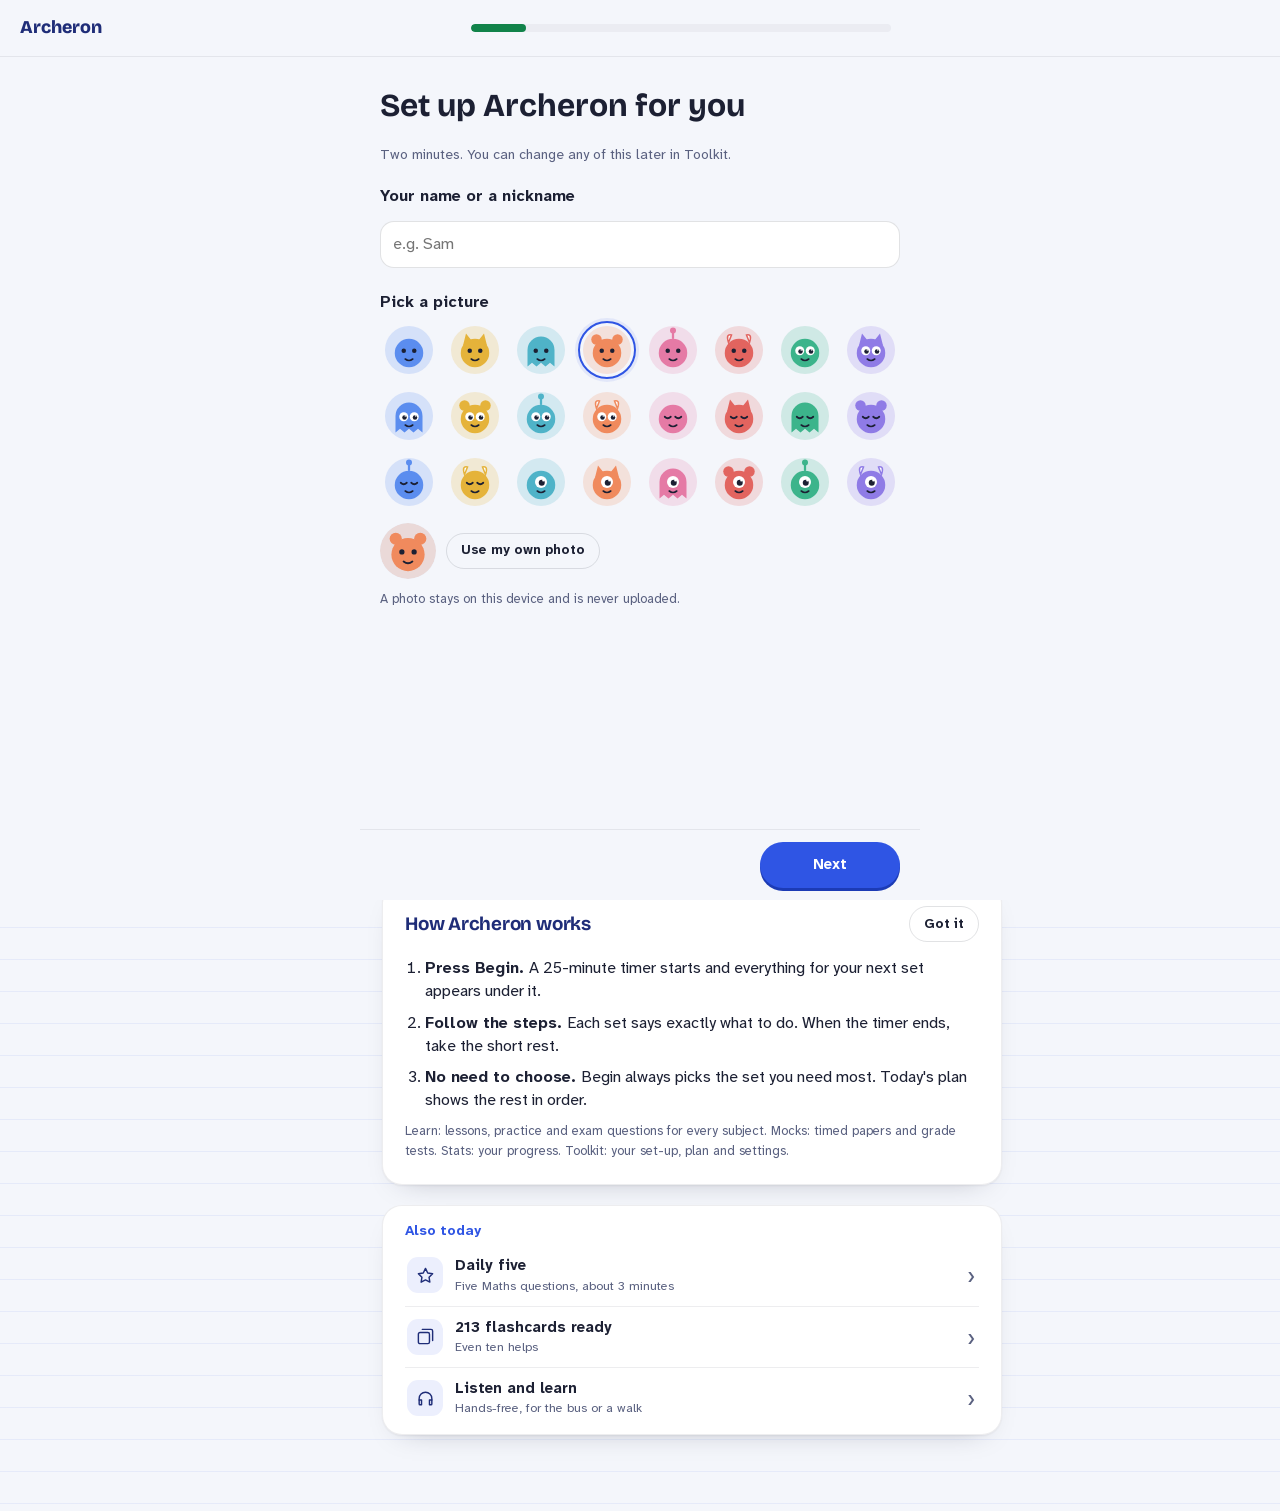
==== commit ecfad682: "Archeron 11.6.1: Black and red theme A new Page option in Settings → Look: the Night layout re-inked" ====
--- a/beta/index.html
+++ b/beta/index.html
@@ -20,8 +20,9 @@
 <link rel="stylesheet" href="teach.css">
 <title>Archeron Beta</title>
 <script>/* apply the saved page and highlighter before first paint (app.js applyTheme writes this) */
-try { var L = (localStorage.getItem('archeron-beta-look') || '').split(' '), R = document.documentElement, N = L[0] === 'night' || (L[0] === 'auto' && matchMedia('(prefers-color-scheme: dark)').matches);
-  if (N) { R.setAttribute('data-mode', 'night'); document.querySelector('meta[name=theme-color]').setAttribute('content', '#121735'); }
+try { var L = (localStorage.getItem('archeron-beta-look') || '').split(' '), R = document.documentElement, N = L[0] === 'night' || L[0] === 'crimson' || (L[0] === 'auto' && matchMedia('(prefers-color-scheme: dark)').matches);
+  if (N) { R.setAttribute('data-mode', 'night'); document.querySelector('meta[name=theme-color]').setAttribute('content', L[0] === 'crimson' ? '#0b0a0c' : '#121735'); }
+  if (L[0] === 'crimson') R.setAttribute('data-skin', 'crimson');
   if (L[1] && L[1] !== 'lime') R.setAttribute('data-hl', L[1]); } catch (e) {}
 /* the bat intro plays on the first open of each day; later opens go straight in */
 (function () { try { var d = new Date(), k = d.getFullYear() + '-' + (d.getMonth() + 1) + '-' + d.getDate(); if (localStorage.getItem('archeron-beta-intro') === k) document.documentElement.classList.add('no-intro'); else localStorage.setItem('archeron-beta-intro', k); } catch (e) {} })();</script>
--- a/beta/styles.css
+++ b/beta/styles.css
@@ -44,6 +44,22 @@
   --rule:rgba(142,167,255,.05);
   color-scheme:dark;
 }
+/* Black and red (Settings → Look): the Night page re-inked, near-black with crimson accents */
+:root[data-mode="night"][data-skin="crimson"]{
+  --bg:#0b0a0c;--card:#161215;--card2:#241b1f;--solid:#1a1418;--field:#110d10;--sunk:rgba(0,0,0,.32);
+  --fg-rgb:255,236,236;
+  --t:#f4eded;--m:#b4a4a7;--hi:#fff;
+  --y:#de2c39;--y2:#ffc9cd;--y3:#b31b27;--on-y:#fff;--y-rgb:222,44,57;--y-soft:rgba(222,44,57,.15);
+  --ember:#ff8a5c;--em-rgb:255,138,92;
+  --g:#4fd18b;--g-rgb:79,209,139;--g-soft:rgba(79,209,139,.13);--on-g:#07130c;
+  --rest:#c4a7ff;--rest-rgb:196,167,255;--rest-soft:rgba(196,167,255,.13);
+  --danger:#ff7b85;--no-rgb:255,123,133;
+  --inv:#f4eded;--on-inv:#160406;
+  --glass:rgba(11,10,12,.88);--veil:rgba(11,10,12,.94);--scrim:rgba(0,0,0,.66);
+  --shadow:0 16px 36px -26px rgba(0,0,0,.9);--shadow-up:0 22px 44px -22px rgba(0,0,0,.92);
+  --rule:rgba(222,44,57,.06);
+}
+:root[data-skin="crimson"]:not([data-hl]){--hl:#de2c39;--hl-ink:#fff}
 :root[data-hl="pink"]{--hl:#ff9fd4}
 :root[data-hl="orange"]{--hl:#ffb65c}
 :root[data-hl="sky"]{--hl:#85d5ff}
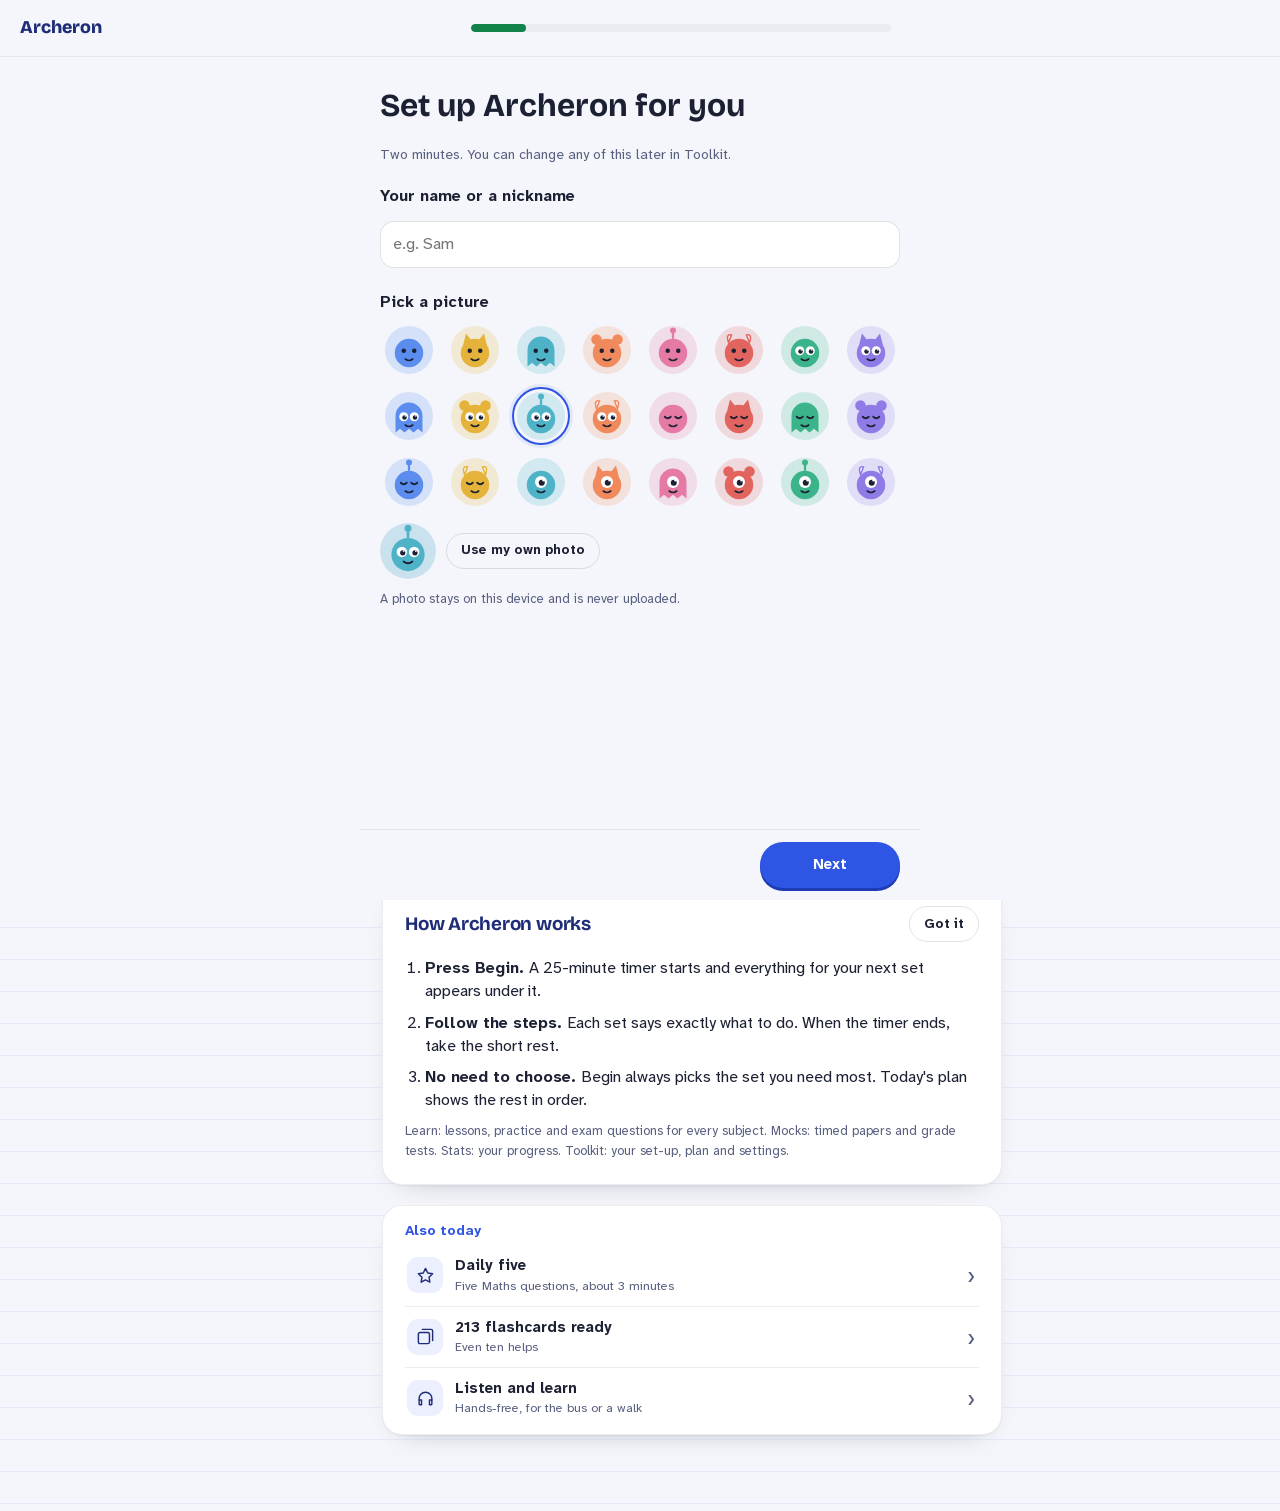
==== commit a985c092: "Archeron 11.9.16: bank 5 (English Literature, RE and History recall) 11 new topics drafted by Antigr" ====
--- a/beta/index.html
+++ b/beta/index.html
@@ -67,6 +67,7 @@
 <script src="defs.js"></script>
 <script src="defs2.js"></script>
 <script src="bank4.js"></script>
+<script src="bank5.js"></script>
 <script src="chem.js"></script>
 <script src="exam.js"></script>
 <script src="papers.js"></script>
